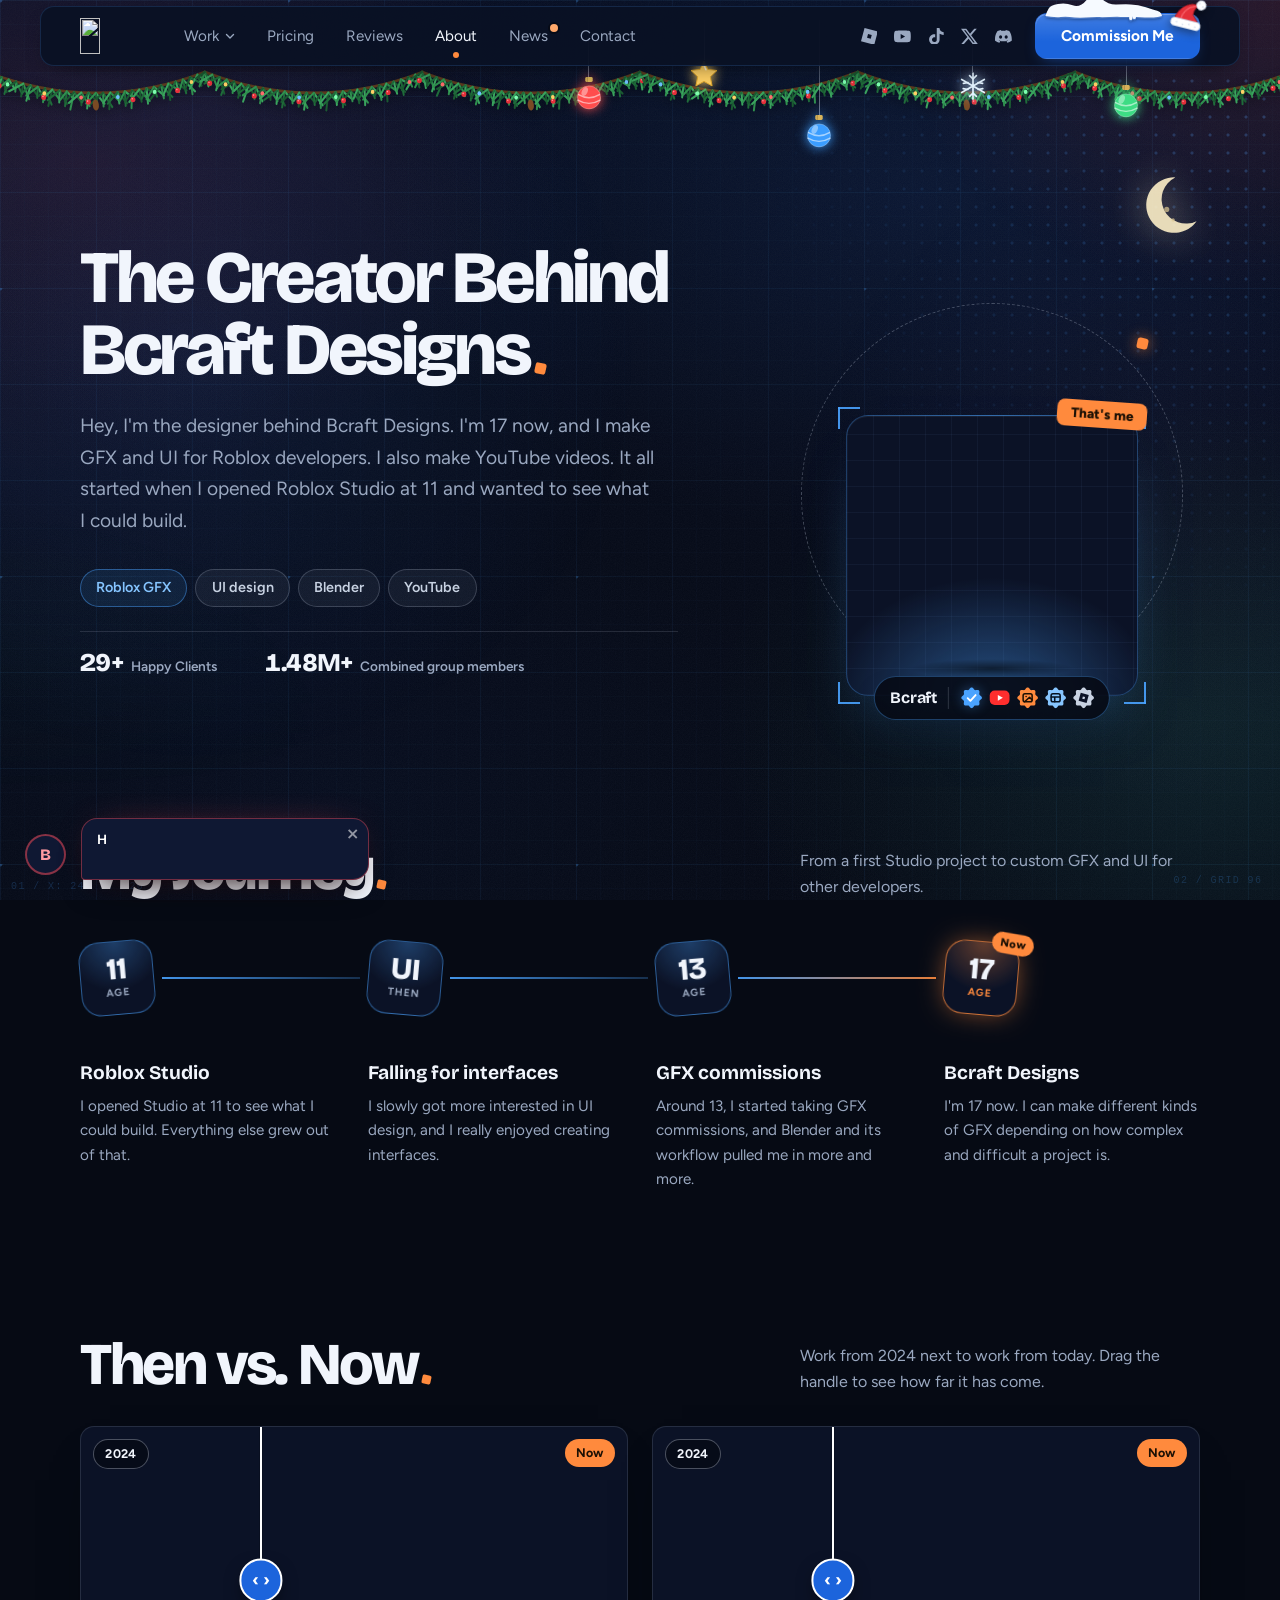
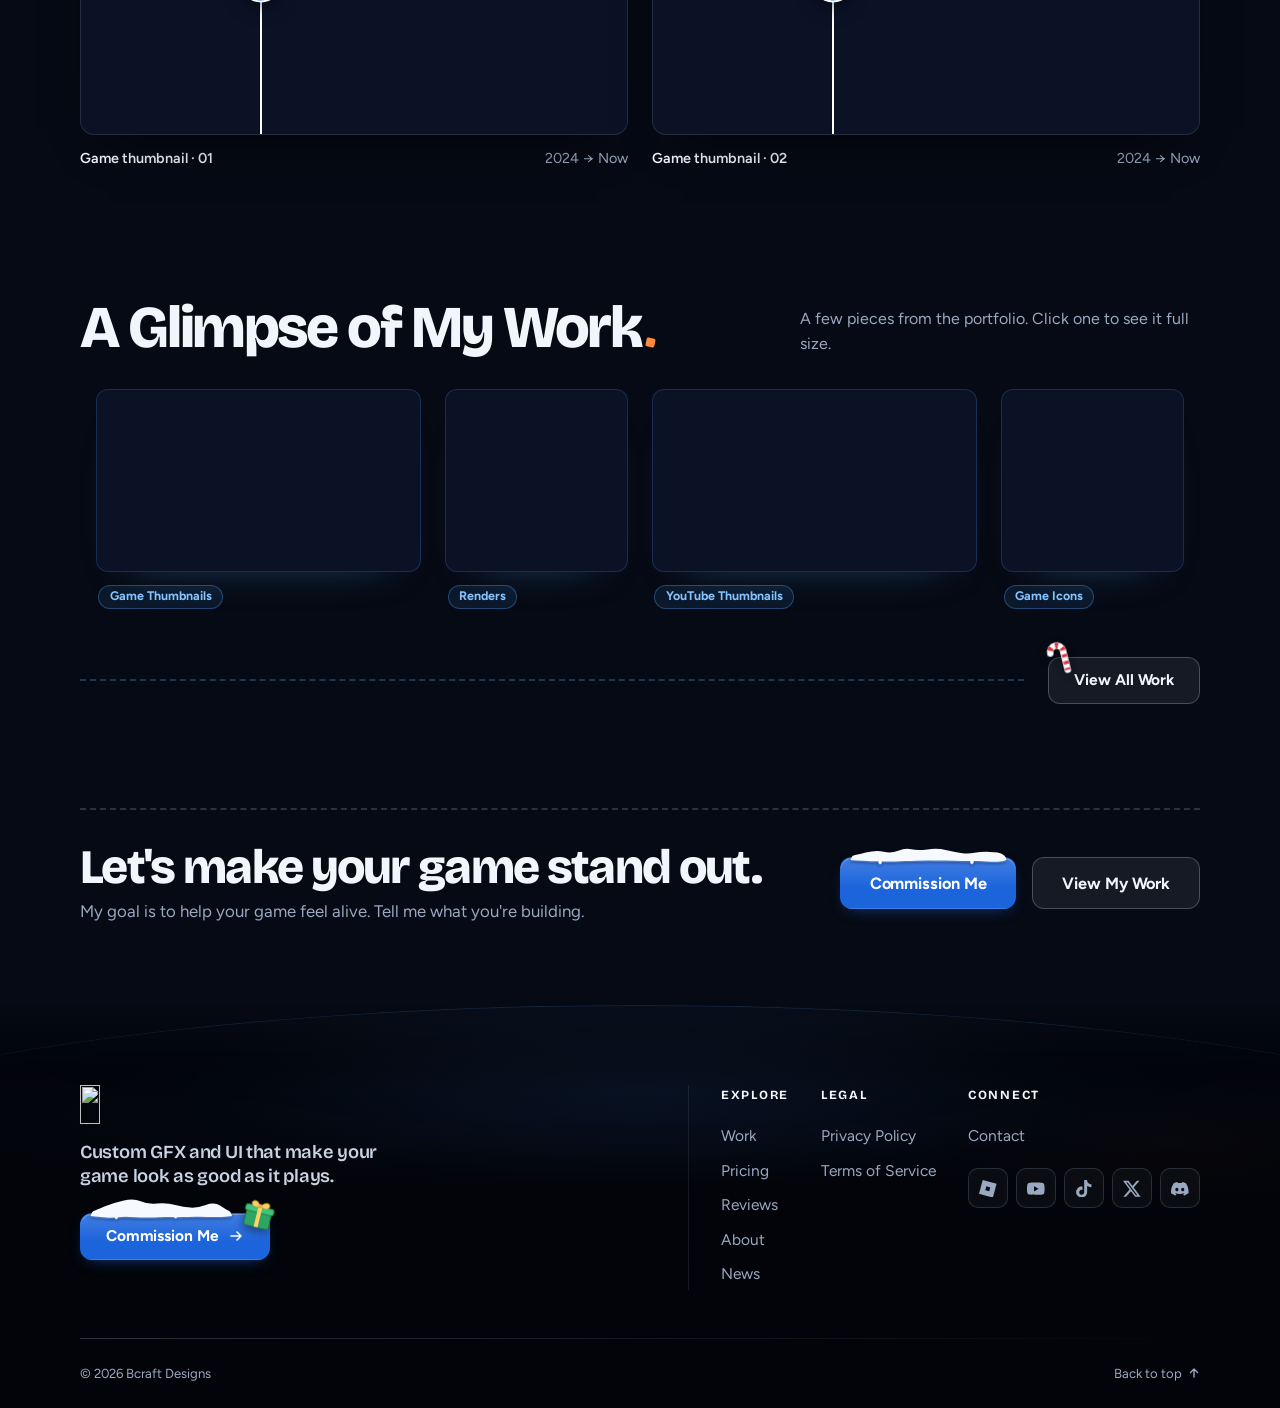
==== about/index.html @ 7fb15630 "favicon" ====
<!DOCTYPE html>
<html lang="en">
<head>
  <link rel="icon" href="/favicon.ico" sizes="any">
<link rel="icon" type="image/png" sizes="48x48" href="/favicon-48x48.png">
<link rel="icon" type="image/png" sizes="96x96" href="/favicon-96x96.png">
<link rel="icon" type="image/png" sizes="32x32" href="/favicon-32x32.png">
<link rel="apple-touch-icon" sizes="180x180" href="/apple-touch-icon.png">
  <meta charset="UTF-8">
  <meta name="viewport" content="width=device-width, initial-scale=1">
  <meta name="theme-color" content="#060a14">
  <title>About | Bcraft Designs</title>
  <meta name="description" content="Meet the designer behind Bcraft Designs: a Roblox UI and GFX designer who started in Roblox Studio at 11 and now makes custom GFX and UI for game developers.">
  <link rel="preconnect" href="https://fonts.googleapis.com">
  <link rel="preconnect" href="https://fonts.gstatic.com" crossorigin>
  <link rel="stylesheet" href="https://fonts.googleapis.com/css2?family=Bricolage+Grotesque:opsz,wght@12..96,500..800&family=Figtree:wght@400;500;600;700&display=swap">
  <link rel="stylesheet" href="/style.css">
  <script src="/script.js" defer></script>
  <script src="/companion.js" defer></script>
</head>
<body>

  <!-- ===== BACKGROUND (decorative, sits behind everything) =====
       The design grid and its details are drawn by style.css (section 3b).
       Only the soft cursor light lives in here. -->
  <div class="site-background" aria-hidden="true">
    <div class="cursor-light" id="cursor-light"></div>
  </div>

  <header class="site-header">
    <div class="container header-inner">
      <a class="site-logo" href="/" aria-label="Bcraft Designs, go to homepage" data-tooltip="Go to homepage">
        <img class="site-logo-image" src="/images/logo.webp" alt="" width="512" height="329">
      </a>

      <button class="menu-toggle" type="button" aria-expanded="false" aria-controls="site-menu" aria-label="Open menu">
        <span class="menu-toggle-bar"></span>
        <span class="menu-toggle-bar"></span>
      </button>

      <div class="site-menu" id="site-menu">
        <nav class="site-nav" aria-label="Main navigation">
          <ul class="nav-list">

            <!-- WORK mega menu (preview images are set in script.js) -->
            <li class="nav-item has-mega">
              <button class="nav-link nav-trigger" type="button" aria-expanded="false" aria-controls="mega-work">
                Work <svg class="nav-chevron" width="10" height="10" viewBox="0 0 10 10" aria-hidden="true" focusable="false"><path d="M1.5 3.5 5 7l3.5-3.5" fill="none" stroke="currentColor" stroke-width="1.4" stroke-linecap="round" stroke-linejoin="round"/></svg>
              </button>
              <div class="mega mega-work" id="mega-work" data-mega="work">
                <div class="mega-inner">
                  <div class="mega-main">
                    <p class="mega-eyebrow">Browse the work</p>
                    <ul class="mega-links">
                  <li>
                    <a class="mega-link" href="/work/#game-thumbnails" data-preview="thumbnails">
                      <span class="mega-link-icon" aria-hidden="true"><svg viewBox="0 0 24 24" width="22" height="22" fill="none" stroke="currentColor" stroke-width="1.7" stroke-linecap="round" stroke-linejoin="round" focusable="false"><rect x="3" y="5" width="18" height="14" rx="3"/><circle cx="9" cy="10" r="1.6"/><path d="m21 16-5-5-8 8"/></svg></span>
                      <span class="mega-link-body">
                        <span class="mega-link-title">Thumbnails</span>
                        <span class="mega-link-text">Game and YouTube thumbnails.</span>
                      </span>
                      <svg class="mega-arrow" width="16" height="16" viewBox="0 0 16 16" aria-hidden="true" focusable="false"><path d="M3 8h10M9 4l4 4-4 4" fill="none" stroke="currentColor" stroke-width="1.4" stroke-linecap="round" stroke-linejoin="round"/></svg>
                    </a>
                  </li>
                  <li>
                    <a class="mega-link" href="/work/#game-icons" data-preview="game-icons">
                      <span class="mega-link-icon" aria-hidden="true"><svg viewBox="0 0 24 24" width="22" height="22" fill="none" stroke="currentColor" stroke-width="1.7" stroke-linecap="round" stroke-linejoin="round" focusable="false"><rect x="4" y="4" width="7" height="7" rx="2"/><rect x="13" y="4" width="7" height="7" rx="2"/><rect x="4" y="13" width="7" height="7" rx="2"/><rect x="13" y="13" width="7" height="7" rx="2"/></svg></span>
                      <span class="mega-link-body">
                        <span class="mega-link-title">Game Icons</span>
                        <span class="mega-link-text">Small squares, big first impressions.</span>
                      </span>
                      <svg class="mega-arrow" width="16" height="16" viewBox="0 0 16 16" aria-hidden="true" focusable="false"><path d="M3 8h10M9 4l4 4-4 4" fill="none" stroke="currentColor" stroke-width="1.4" stroke-linecap="round" stroke-linejoin="round"/></svg>
                    </a>
                  </li>
                  <li>
                    <a class="mega-link" href="/work/#ui" data-preview="ui">
                      <span class="mega-link-icon" aria-hidden="true"><svg viewBox="0 0 24 24" width="22" height="22" fill="none" stroke="currentColor" stroke-width="1.7" stroke-linecap="round" stroke-linejoin="round" focusable="false"><rect x="3" y="4" width="18" height="16" rx="3"/><path d="M3 9h18M9 9v11"/></svg></span>
                      <span class="mega-link-body">
                        <span class="mega-link-title">UI</span>
                        <span class="mega-link-text">Roblox interface and UI design.</span>
                      </span>
                      <svg class="mega-arrow" width="16" height="16" viewBox="0 0 16 16" aria-hidden="true" focusable="false"><path d="M3 8h10M9 4l4 4-4 4" fill="none" stroke="currentColor" stroke-width="1.4" stroke-linecap="round" stroke-linejoin="round"/></svg>
                    </a>
                  </li>
                  <li>
                    <a class="mega-link" href="/work/#more" data-preview="more">
                      <span class="mega-link-icon" aria-hidden="true"><svg viewBox="0 0 24 24" width="22" height="22" fill="none" stroke="currentColor" stroke-width="1.7" stroke-linecap="round" stroke-linejoin="round" focusable="false"><circle cx="6" cy="12" r="1.5" fill="currentColor"/><circle cx="12" cy="12" r="1.5" fill="currentColor"/><circle cx="18" cy="12" r="1.5" fill="currentColor"/></svg></span>
                      <span class="mega-link-body">
                        <span class="mega-link-title">More</span>
                        <span class="mega-link-text">Everything else I make.</span>
                      </span>
                      <svg class="mega-arrow" width="16" height="16" viewBox="0 0 16 16" aria-hidden="true" focusable="false"><path d="M3 8h10M9 4l4 4-4 4" fill="none" stroke="currentColor" stroke-width="1.4" stroke-linecap="round" stroke-linejoin="round"/></svg>
                    </a>
                  </li>
                    </ul>
                    <div class="mega-foot">
                      <a class="mega-all" href="/work/">View all work <svg class="mega-arrow" width="16" height="16" viewBox="0 0 16 16" aria-hidden="true" focusable="false"><path d="M3 8h10M9 4l4 4-4 4" fill="none" stroke="currentColor" stroke-width="1.4" stroke-linecap="round" stroke-linejoin="round"/></svg></a>
                      <a class="mega-aside" href="/pricing/">
                        <span class="mega-aside-text">Need something custom?</span>
                        <span class="mega-aside-link">See pricing</span>
                      </a>
                    </div>
                    <!-- Large banner slot. Image path is set in script.js (MEGA_BANNER_DATA) -->
                    <figure class="mega-banner" aria-hidden="true">
                      <img class="mega-banner-image" src="" alt="">
                    </figure>
                  </div>
                </div>
              </div>
            </li>

            <li class="nav-item"><a class="nav-link" href="/pricing/">Pricing</a></li>
            <li class="nav-item"><a class="nav-link" href="/reviews/">Reviews</a></li>
            <li class="nav-item"><a class="nav-link" href="/about/" aria-current="page">About</a></li>
            <li class="nav-item"><a class="nav-link" href="/news/">News</a></li>
            <li class="nav-item"><a class="nav-link" href="/contact/">Contact</a></li>
          </ul>
        </nav>
        <!-- Social icons. The links are set in script.js (SOCIAL_LINKS), not here. -->
        <ul class="nav-socials" aria-label="Bcraft Designs on social media">
          <li>
            <a class="nav-social" href="#" data-social="robloxCommunity" data-tooltip="Roblox" aria-label="Bcraft Designs on Roblox">
              <svg viewBox="0 0 24 24" aria-hidden="true" focusable="false"><path fill="currentColor" d="M18.926 23.998 0 18.892 5.075 0 24 5.108ZM15.348 10.09l-5.282-1.453-1.414 5.273 5.282 1.453z"/></svg>
            </a>
          </li>
          <li>
            <a class="nav-social" href="#" data-social="youtube" data-tooltip="YouTube" aria-label="Bcraft Designs on YouTube">
              <svg viewBox="0 0 24 24" aria-hidden="true" focusable="false"><path fill="currentColor" d="M23.498 6.186a3.016 3.016 0 0 0-2.122-2.136C19.505 3.545 12 3.545 12 3.545s-7.505 0-9.377.505A3.017 3.017 0 0 0 .502 6.186C0 8.07 0 12 0 12s0 3.93.502 5.814a3.016 3.016 0 0 0 2.122 2.136c1.871.505 9.376.505 9.376.505s7.505 0 9.377-.505a3.015 3.015 0 0 0 2.122-2.136C24 15.93 24 12 24 12s0-3.93-.502-5.814zM9.545 15.568V8.432L15.818 12l-6.273 3.568z"/></svg>
            </a>
          </li>
          <li>
            <a class="nav-social" href="#" data-social="x" data-tooltip="X / Twitter" aria-label="Bcraft Designs on X (Twitter)">
              <svg viewBox="0 0 24 24" aria-hidden="true" focusable="false"><path fill="currentColor" d="M18.901 1.153h3.68l-8.04 9.19L24 22.846h-7.406l-5.8-7.584-6.638 7.584H.474l8.6-9.83L0 1.154h7.594l5.243 6.932ZM17.61 20.644h2.039L6.486 3.24H4.298Z"/></svg>
            </a>
          </li>
          <li>
            <a class="nav-social" href="#" data-social="discord" data-tooltip="Discord" aria-label="Bcraft Designs on Discord">
              <svg viewBox="0 0 24 24" aria-hidden="true" focusable="false"><path fill="currentColor" d="M20.317 4.3698a19.7913 19.7913 0 00-4.8851-1.5152.0741.0741 0 00-.0785.0371c-.211.3753-.4447.8648-.6083 1.2495-1.8447-.2762-3.68-.2762-5.4868 0-.1636-.3933-.4058-.8742-.6177-1.2495a.077.077 0 00-.0785-.037 19.7363 19.7363 0 00-4.8852 1.515.0699.0699 0 00-.0321.0277C.5334 9.0458-.319 13.5799.0992 18.0578a.0824.0824 0 00.0312.0561c2.0528 1.5076 4.0413 2.4228 5.9929 3.0294a.0777.0777 0 00.0842-.0276c.4616-.6304.8731-1.2952 1.226-1.9942a.076.076 0 00-.0416-.1057c-.6528-.2476-1.2743-.5495-1.8722-.8923a.077.077 0 01-.0076-.1277c.1258-.0943.2517-.1923.3718-.2914a.0743.0743 0 01.0776-.0105c3.9278 1.7933 8.18 1.7933 12.0614 0a.0739.0739 0 01.0785.0095c.1202.099.246.1981.3728.2924a.077.077 0 01-.0066.1276 12.2986 12.2986 0 01-1.873.8914.0766.0766 0 00-.0407.1067c.3604.698.7719 1.3628 1.225 1.9932a.076.076 0 00.0842.0286c1.961-.6067 3.9495-1.5219 6.0023-3.0294a.077.077 0 00.0313-.0552c.5004-5.177-.8382-9.6739-3.5485-13.6604a.061.061 0 00-.0312-.0286zM8.02 15.3312c-1.1825 0-2.1569-1.0857-2.1569-2.419 0-1.3332.9555-2.4189 2.157-2.4189 1.2108 0 2.1757 1.0952 2.1568 2.419 0 1.3332-.9555 2.4189-2.1569 2.4189zm7.9748 0c-1.1825 0-2.1569-1.0857-2.1569-2.419 0-1.3332.9554-2.4189 2.1569-2.4189 1.2108 0 2.1757 1.0952 2.1568 2.419 0 1.3332-.946 2.4189-2.1568 2.4189Z"/></svg>
            </a>
          </li>
        </ul>
        <a class="button button-primary" href="/pricing/">Commission Me</a>
      </div>
    </div>
  </header>

  <main id="top">

    <!-- ===== 1. INTRO =====
         MY ROBLOX AVATAR: save it as  images/about-avatar.webp  (a WebP with a
         transparent background looks best; about 1000 x 1250 px, full body,
         standing). -->
    <section class="about-hero" aria-labelledby="page-title">
      <div class="container about-hero-inner">
        <div class="about-hero-copy">
          <h1 id="page-title" class="page-title">The Creator Behind Bcraft Designs</h1>
          <p class="page-text">
            Hey, I'm the designer behind Bcraft Designs. I'm 17 now, and I make GFX and
            UI for Roblox developers. I also make YouTube videos. It all started when I
            opened Roblox Studio at 11 and wanted to see what I could build.
          </p>
          <ul class="about-roles" aria-label="What I do">
            <li>Roblox GFX</li>
            <li>UI design</li>
            <li>Blender</li>
            <li>YouTube</li>
          </ul>
          <!-- Stats strip. Numbers count up when scrolled into view (small script at the bottom of this page).
               data-count-to = final number, data-decimals = digits after the point, data-suffix = text after it.
               data-from-reviews = the number is the amount of reviews in REVIEWS (script.js), so it updates itself. -->
          <ul class="stats-strip" aria-label="Bcraft Designs in numbers">
            <li class="stat">
              <span class="stat-number" data-count-to="29" data-decimals="0" data-suffix="+" data-from-reviews>29+</span>
              <span class="stat-label">Happy Clients</span>
            </li>
            <li class="stat">
              <span class="stat-number" data-count-to="1.48" data-decimals="2" data-suffix="M+">1.48M+</span>
              <span class="stat-label">Combined group members</span>
            </li>
          </ul>
        </div>

        <figure class="about-avatar">
          <!-- One shared seal shape for the round badges -->
          <svg class="about-defs" width="0" height="0" aria-hidden="true" focusable="false"><defs><symbol id="about-seal" viewBox="0 0 24 24"><path d="M23.50 12.00L23.33 12.74L22.86 13.43L22.20 14.03L21.51 14.55L20.95 15.04L20.59 15.56L20.47 16.18L20.53 16.92L20.65 17.78L20.69 18.67L20.54 19.49L20.13 20.13L19.49 20.54L18.67 20.69L17.78 20.65L16.93 20.53L16.18 20.47L15.56 20.59L15.04 20.95L14.55 21.51L14.03 22.20L13.43 22.86L12.74 23.33L12.00 23.50L11.26 23.33L10.57 22.86L9.97 22.20L9.45 21.51L8.96 20.95L8.44 20.59L7.82 20.47L7.08 20.53L6.22 20.65L5.33 20.69L4.51 20.54L3.87 20.13L3.46 19.49L3.31 18.67L3.35 17.78L3.47 16.92L3.53 16.18L3.41 15.56L3.05 15.04L2.49 14.55L1.80 14.03L1.14 13.43L0.67 12.74L0.50 12.00L0.67 11.26L1.14 10.57L1.80 9.97L2.49 9.45L3.05 8.96L3.41 8.44L3.53 7.82L3.47 7.08L3.35 6.22L3.31 5.33L3.46 4.51L3.87 3.87L4.51 3.46L5.33 3.31L6.22 3.35L7.07 3.47L7.82 3.53L8.44 3.41L8.96 3.05L9.45 2.49L9.97 1.80L10.57 1.14L11.26 0.67L12.00 0.50L12.74 0.67L13.43 1.14L14.03 1.80L14.55 2.49L15.04 3.05L15.56 3.41L16.18 3.53L16.93 3.47L17.78 3.35L18.67 3.31L19.49 3.46L20.13 3.87L20.54 4.51L20.69 5.33L20.65 6.22L20.53 7.07L20.47 7.82L20.59 8.44L20.95 8.96L21.51 9.45L22.20 9.97L22.86 10.57L23.33 11.26Z"/></symbol></defs></svg>

          <span class="about-avatar-orbit" aria-hidden="true"></span>
          <div class="about-avatar-panel" aria-hidden="true"></div>
          <span class="hero-sticker">That's me</span>
          <img class="about-avatar-image" data-service-art="/images/about-avatar.webp" alt="My Roblox avatar" width="1000" height="1250">

          <!-- Animated chat bubble: typing dots, then "Hi!" -->
          <div class="about-bubble" aria-hidden="true">
            <span class="about-bubble-dots"><i></i><i></i><i></i></span>
            <span class="about-bubble-hi">Hi!</span>
          </div>

          <!-- Name plate with badges. Same idea as the verified badges in the
               review cards: hover (or tap) a badge to see what it means. -->
          <figcaption class="about-nameplate">
            <span class="about-name">Bcraft</span>
            <span class="about-badges">
              <span class="about-badge about-badge-verified" tabindex="0" role="img" aria-label="Verified" data-tooltip="Verified">
                <svg viewBox="0 0 24 24" aria-hidden="true"><use href="#about-seal" class="about-badge-fill"/><path class="about-badge-glyph" d="m7.6 12.4 3 3 5.8-6.4"/></svg>
              </span>
              <span class="about-badge about-badge-youtube" tabindex="0" role="img" aria-label="YouTuber" data-tooltip="YouTuber">
                <svg viewBox="0 0 24 24" aria-hidden="true"><rect class="about-badge-fill" x="1" y="4" width="22" height="16" rx="5.5"/><path d="M10 8.8v6.4l5.6-3.2z" fill="#fff"/></svg>
              </span>
              <span class="about-badge about-badge-gfx" tabindex="0" role="img" aria-label="Graphics designer" data-tooltip="Graphics designer">
                <svg viewBox="0 0 24 24" aria-hidden="true"><use href="#about-seal" class="about-badge-fill"/><rect class="about-badge-glyph" x="7" y="7.5" width="10" height="9" rx="2"/><path class="about-badge-glyph" d="m17 14.3-2.9-2.9-5.4 5"/><circle cx="10.3" cy="10.6" r=".9" class="about-badge-dot"/></svg>
              </span>
              <span class="about-badge about-badge-ui" tabindex="0" role="img" aria-label="UI designer" data-tooltip="UI designer">
                <svg viewBox="0 0 24 24" aria-hidden="true"><use href="#about-seal" class="about-badge-fill"/><rect class="about-badge-glyph" x="7" y="7.5" width="10" height="9" rx="2"/><path class="about-badge-glyph" d="M7 11h10M11 11v5.5"/></svg>
              </span>
              <span class="about-badge about-badge-roblox" tabindex="0" role="img" aria-label="Roblox dev" data-tooltip="Roblox dev">
                <svg viewBox="0 0 24 24" aria-hidden="true"><use href="#about-seal" class="about-badge-fill"/><g transform="translate(6.4 6.4) scale(.47)"><path class="about-badge-dot" d="M18.926 23.998 0 18.892 5.075 0 24 5.108ZM15.348 10.09l-5.282-1.453-1.414 5.273 5.282 1.453z"/></g></svg>
              </span>
            </span>
          </figcaption>
        </figure>
      </div>
    </section>

    <!-- ===== 2. MY JOURNEY ===== -->
    <section class="section about-journey" aria-labelledby="journey-title">
      <div class="container">
        <div class="section-head" data-reveal>
          <h2 id="journey-title" class="section-title">My Journey</h2>
          <p class="about-section-lead">From a first Studio project to custom GFX and UI for other developers.</p>
        </div>

        <ol class="journey" data-reveal>
          <li class="journey-step">
            <span class="journey-node"><span class="journey-mark" aria-hidden="true">11</span><span class="journey-kicker">Age</span></span>
            <h3 class="journey-title">Roblox Studio</h3>
            <p class="journey-text">I opened Studio at 11 to see what I could build. Everything else grew out of that.</p>
          </li>
          <li class="journey-step">
            <span class="journey-node"><span class="journey-mark" aria-hidden="true">UI</span><span class="journey-kicker">Then</span></span>
            <h3 class="journey-title">Falling for interfaces</h3>
            <p class="journey-text">I slowly got more interested in UI design, and I really enjoyed creating interfaces.</p>
          </li>
          <li class="journey-step">
            <span class="journey-node"><span class="journey-mark" aria-hidden="true">13</span><span class="journey-kicker">Age</span></span>
            <h3 class="journey-title">GFX commissions</h3>
            <p class="journey-text">Around 13, I started taking GFX commissions, and Blender and its workflow pulled me in more and more.</p>
          </li>
          <li class="journey-step journey-step-now">
            <span class="journey-node"><span class="journey-mark" aria-hidden="true">17</span><span class="journey-kicker">Age</span></span>
            <h3 class="journey-title">Bcraft Designs</h3>
            <p class="journey-text">I'm 17 now. I can make different kinds of GFX depending on how complex and difficult a project is.</p>
          </li>
        </ol>
      </div>
    </section>

    <!-- ===== 2b. THEN VS. NOW =====
         Two drag-to-compare sliders. Left of the handle = 2024, right = Now.
         Save the artwork (16:9, 1920 x 1080 each, WebP) as:
           images/progress-2024-thumbnail-01.webp   images/progress-now-thumbnail-01.webp
           images/progress-2024-thumbnail-02.webp   images/progress-now-thumbnail-02.webp
         For the best comparison, use the same kind of piece in both images. -->
    <section class="section about-progress" id="progress" aria-labelledby="progress-title">
      <div class="container">
        <div class="section-head" data-reveal>
          <h2 id="progress-title" class="section-title">Then vs. Now</h2>
          <p class="about-section-lead">Work from 2024 next to work from today. Drag the handle to see how far it has come.</p>
        </div>

        <div class="progress-grid" data-reveal>
          <figure class="progress" data-compare>
            <div class="progress-frame">
              <div class="progress-pane progress-pane--now">
                <img class="progress-img" data-service-art="/images/progress-now-thumbnail-01.webp" alt="Game thumbnail from today" width="1920" height="1080">
              </div>
              <div class="progress-pane progress-pane--then">
                <img class="progress-img" data-service-art="/images/progress-2024-thumbnail-01.webp" alt="Game thumbnail from 2024" width="1920" height="1080">
              </div>
              <span class="progress-chip progress-chip--then" aria-hidden="true">2024</span>
              <span class="progress-chip progress-chip--now" aria-hidden="true">Now</span>
              <span class="progress-handle" aria-hidden="true"></span>
              <input class="progress-range" type="range" min="0" max="100" value="50" aria-label="Game thumbnail 1: slide between 2024 and now">
            </div>
            <figcaption class="progress-caption"><span class="progress-caption-title">Game thumbnail &middot; 01</span><span>2024 &rarr; Now</span></figcaption>
          </figure>

          <figure class="progress" data-compare>
            <div class="progress-frame">
              <div class="progress-pane progress-pane--now">
                <img class="progress-img" data-service-art="/images/progress-now-thumbnail-02.webp" alt="Second game thumbnail from today" width="1920" height="1080">
              </div>
              <div class="progress-pane progress-pane--then">
                <img class="progress-img" data-service-art="/images/progress-2024-thumbnail-02.webp" alt="Second game thumbnail from 2024" width="1920" height="1080">
              </div>
              <span class="progress-chip progress-chip--then" aria-hidden="true">2024</span>
              <span class="progress-chip progress-chip--now" aria-hidden="true">Now</span>
              <span class="progress-handle" aria-hidden="true"></span>
              <input class="progress-range" type="range" min="0" max="100" value="50" aria-label="Game thumbnail 2: slide between 2024 and now">
            </div>
            <figcaption class="progress-caption"><span class="progress-caption-title">Game thumbnail &middot; 02</span><span>2024 &rarr; Now</span></figcaption>
          </figure>
        </div>
      </div>
    </section>

    <!-- ===== 3. A GLIMPSE OF MY WORK =====
         The cards are built by script.js from WORK_ITEMS, using the ids listed
         in data-glimpse-grid. They come in pairs, one wide piece next to one
         square piece (1 Game Thumbnails + 6 Renders, 2 YouTube Thumbnail +
         4 Game Icons), so each row lines up. They use the same artwork files
         as work.html and open in the same full-size viewer. To show other
         pieces, change the ids but keep the wide / square pairs. -->
    <section class="section about-glimpse" aria-labelledby="glimpse-title">
      <div class="container">
        <div class="section-head" data-reveal>
          <h2 id="glimpse-title" class="section-title">A Glimpse of My Work</h2>
          <p class="about-section-lead">A few pieces from the portfolio. Click one to see it full size.</p>
        </div>

        <div class="glimpse-grid" data-glimpse-grid="1,6,2,4"></div>
        <noscript><p class="portfolio-empty">The gallery needs JavaScript to display.</p></noscript>

        <div class="work-footer" data-reveal>
          <span class="work-footer-rule" aria-hidden="true"></span>
          <a class="button button-secondary" href="/work/">View All Work</a>
        </div>
      </div>
    </section>

    <!-- ===== 4. CLOSING CALL TO ACTION ===== -->
    <section class="page-cta" aria-labelledby="cta-title">
      <div class="container">
        <div class="cta-panel" data-reveal>
          <div>
            <h2 id="cta-title" class="cta-title">Let's make your game stand out.</h2>
            <p class="cta-text">My goal is to help your game feel alive. Tell me what you're building.</p>
          </div>
          <div class="about-cta-actions">
            <a class="button button-primary button-lg" href="/pricing/">Commission Me</a>
            <a class="button button-secondary button-lg" href="/work/">View My Work</a>
          </div>
        </div>
      </div>
    </section>

  </main>

  <!-- ===== FOOTER =====
       Keep this block identical on every page. Social links are filled in
       by script.js (SOCIAL_LINKS) through the data-social attributes. -->
  <footer class="site-footer">
    <span class="footer-glow" aria-hidden="true"></span>
    <span class="footer-curve" aria-hidden="true"></span>
    <div class="container footer-inner">
      <div class="footer-top">
        <div class="footer-intro">
          <a class="footer-brand" href="#top" aria-label="Bcraft Designs, back to top">
            <img class="footer-logo" src="/images/logo.webp" alt="" width="512" height="329">
          </a>
          <p class="footer-tagline">Custom GFX and UI that make your game look as good as it plays.</p>
          <a class="button button-primary footer-cta" href="/pricing/">
            Commission Me
            <svg width="16" height="16" viewBox="0 0 16 16" aria-hidden="true" focusable="false"><path d="M3 8h10M9 4l4 4-4 4" fill="none" stroke="currentColor" stroke-width="1.6" stroke-linecap="round" stroke-linejoin="round"/></svg>
          </a>
        </div>

        <nav class="footer-nav" aria-label="Footer navigation">
          <div class="footer-group">
            <h2 class="footer-heading">Explore</h2>
            <ul>
              <li><a href="/work/">Work</a></li>
              <li><a href="/pricing/">Pricing</a></li>
              <li><a href="/reviews/">Reviews</a></li>
              <li><a href="/about/">About</a></li>
              <li><a href="/news/">News</a></li>
            </ul>
          </div>
          <div class="footer-group footer-group-legal">
            <h2 class="footer-heading">Legal</h2>
            <ul>
              <li><a href="/privacy/">Privacy Policy</a></li>
              <li><a href="/tos/">Terms of Service</a></li>
            </ul>
          </div>
          <div class="footer-group">
            <h2 class="footer-heading">Connect</h2>
            <ul>
              <li><a href="/contact/">Contact</a></li>
            </ul>
            <ul class="footer-socials" aria-label="Bcraft Designs on social media">
            <li>
              <a class="footer-social" href="#" data-social="robloxCommunity" aria-label="Bcraft Designs on Roblox" title="Roblox">
                <svg viewBox="0 0 24 24" aria-hidden="true" focusable="false"><path fill="currentColor" d="M18.926 23.998 0 18.892 5.075 0 24 5.108ZM15.348 10.09l-5.282-1.453-1.414 5.273 5.282 1.453z"/></svg>
              </a>
            </li>
            <li>
              <a class="footer-social" href="#" data-social="youtube" aria-label="Bcraft Designs on YouTube" title="YouTube">
                <svg viewBox="0 0 24 24" aria-hidden="true" focusable="false"><path fill="currentColor" d="M23.498 6.186a3.016 3.016 0 0 0-2.122-2.136C19.505 3.545 12 3.545 12 3.545s-7.505 0-9.377.505A3.017 3.017 0 0 0 .502 6.186C0 8.07 0 12 0 12s0 3.93.502 5.814a3.016 3.016 0 0 0 2.122 2.136c1.871.505 9.376.505 9.376.505s7.505 0 9.377-.505a3.015 3.015 0 0 0 2.122-2.136C24 15.93 24 12 24 12s0-3.93-.502-5.814zM9.545 15.568V8.432L15.818 12l-6.273 3.568z"/></svg>
              </a>
            </li>
            <li>
              <a class="footer-social" href="#" data-social="x" aria-label="Bcraft Designs on X (Twitter)" title="X / Twitter">
                <svg viewBox="0 0 24 24" aria-hidden="true" focusable="false"><path fill="currentColor" d="M18.901 1.153h3.68l-8.04 9.19L24 22.846h-7.406l-5.8-7.584-6.638 7.584H.474l8.6-9.83L0 1.154h7.594l5.243 6.932ZM17.61 20.644h2.039L6.486 3.24H4.298Z"/></svg>
              </a>
            </li>
            <li>
              <a class="footer-social" href="#" data-social="discord" aria-label="Bcraft Designs on Discord" title="Discord">
                <svg viewBox="0 0 24 24" aria-hidden="true" focusable="false"><path fill="currentColor" d="M20.317 4.3698a19.7913 19.7913 0 00-4.8851-1.5152.0741.0741 0 00-.0785.0371c-.211.3753-.4447.8648-.6083 1.2495-1.8447-.2762-3.68-.2762-5.4868 0-.1636-.3933-.4058-.8742-.6177-1.2495a.077.077 0 00-.0785-.037 19.7363 19.7363 0 00-4.8852 1.515.0699.0699 0 00-.0321.0277C.5334 9.0458-.319 13.5799.0992 18.0578a.0824.0824 0 00.0312.0561c2.0528 1.5076 4.0413 2.4228 5.9929 3.0294a.0777.0777 0 00.0842-.0276c.4616-.6304.8731-1.2952 1.226-1.9942a.076.076 0 00-.0416-.1057c-.6528-.2476-1.2743-.5495-1.8722-.8923a.077.077 0 01-.0076-.1277c.1258-.0943.2517-.1923.3718-.2914a.0743.0743 0 01.0776-.0105c3.9278 1.7933 8.18 1.7933 12.0614 0a.0739.0739 0 01.0785.0095c.1202.099.246.1981.3728.2924a.077.077 0 01-.0066.1276 12.2986 12.2986 0 01-1.873.8914.0766.0766 0 00-.0407.1067c.3604.698.7719 1.3628 1.225 1.9932a.076.076 0 00.0842.0286c1.961-.6067 3.9495-1.5219 6.0023-3.0294a.077.077 0 00.0313-.0552c.5004-5.177-.8382-9.6739-3.5485-13.6604a.061.061 0 00-.0312-.0286zM8.02 15.3312c-1.1825 0-2.1569-1.0857-2.1569-2.419 0-1.3332.9555-2.4189 2.157-2.4189 1.2108 0 2.1757 1.0952 2.1568 2.419 0 1.3332-.9555 2.4189-2.1569 2.4189zm7.9748 0c-1.1825 0-2.1569-1.0857-2.1569-2.419 0-1.3332.9554-2.4189 2.1569-2.4189 1.2108 0 2.1757 1.0952 2.1568 2.419 0 1.3332-.946 2.4189-2.1568 2.4189Z"/></svg>
              </a>
            </li>
            </ul>
          </div>
        </nav>
      </div>

      <div class="footer-bottom">
        <p class="footer-copy">&copy; <span data-year>2024</span> Bcraft Designs</p>
        <a class="footer-top-link" href="#top">Back to top <svg width="12" height="12" viewBox="0 0 12 12" aria-hidden="true" focusable="false"><path d="M6 10V2M2.5 5.5 6 2l3.5 3.5" fill="none" stroke="currentColor" stroke-width="1.4" stroke-linecap="round" stroke-linejoin="round"/></svg></a>
      </div>
    </div>
  </footer>
  <script>
    /* Stats strip: count up once when it scrolls into view.
       Runs after script.js (deferred), so "Happy Clients" can use the real review count. */
    document.addEventListener('DOMContentLoaded', function () {
      var nums = document.querySelectorAll('[data-count-to]');
      if (!nums.length) return;
      if (typeof REVIEWS !== 'undefined' && REVIEWS.length) {
        document.querySelectorAll('[data-from-reviews]').forEach(function (el) {
          el.dataset.countTo = REVIEWS.length;
          el.textContent = REVIEWS.length + (el.dataset.suffix || '');
        });
      }
      var reduce = window.matchMedia('(prefers-reduced-motion: reduce)').matches;
      function fmt(el, v) {
        el.textContent = v.toFixed(+el.dataset.decimals || 0) + (el.dataset.suffix || '');
      }
      function run(el) {
        var end = parseFloat(el.dataset.countTo), start = null, dur = 1600;
        function tick(t) {
          if (start === null) start = t;
          var p = Math.min((t - start) / dur, 1);
          fmt(el, end * (1 - Math.pow(1 - p, 3)));
          if (p < 1) requestAnimationFrame(tick);
        }
        requestAnimationFrame(tick);
      }
      if (reduce || !('IntersectionObserver' in window)) return;
      nums.forEach(function (el) { fmt(el, 0); });
      var io = new IntersectionObserver(function (entries) {
        entries.forEach(function (e) {
          if (e.isIntersecting) { run(e.target); io.unobserve(e.target); }
        });
      }, { threshold: 0.6 });
      nums.forEach(function (el) { io.observe(el); });
    });
  </script>
</body>
</html>
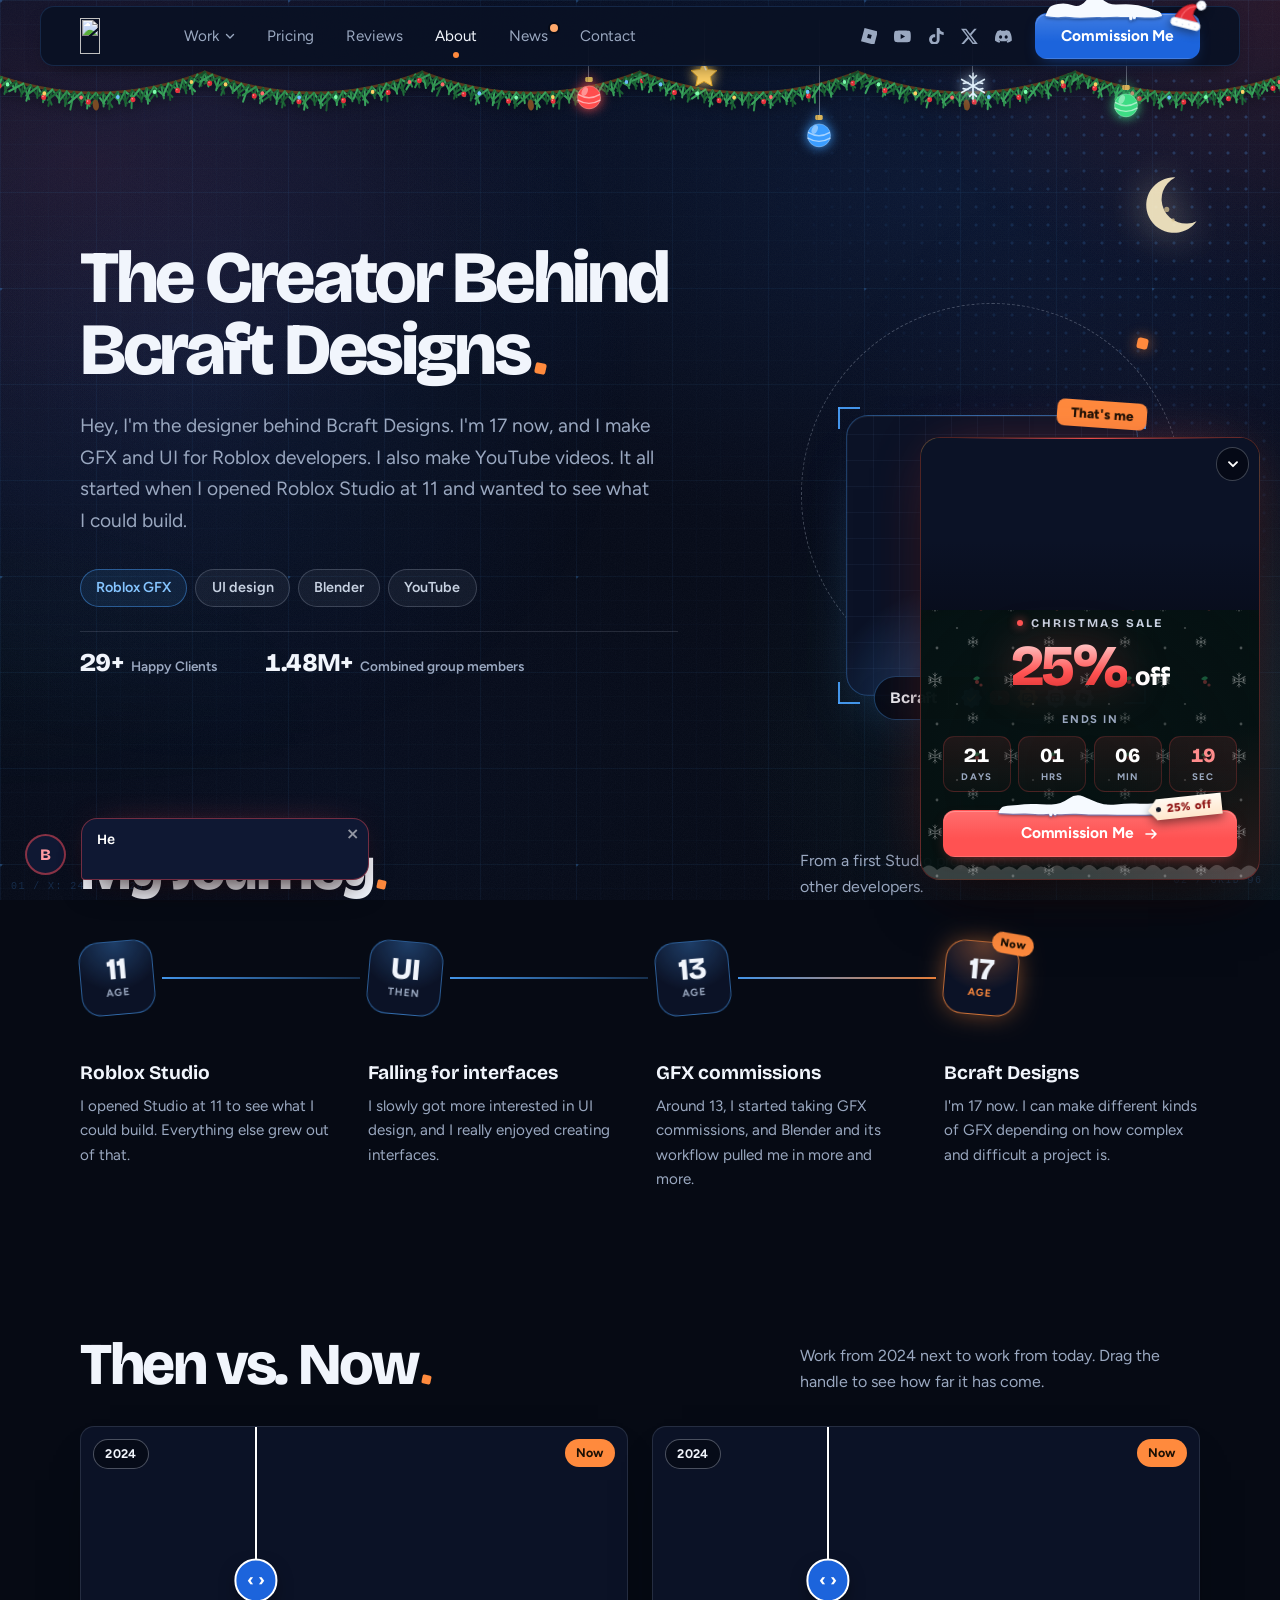
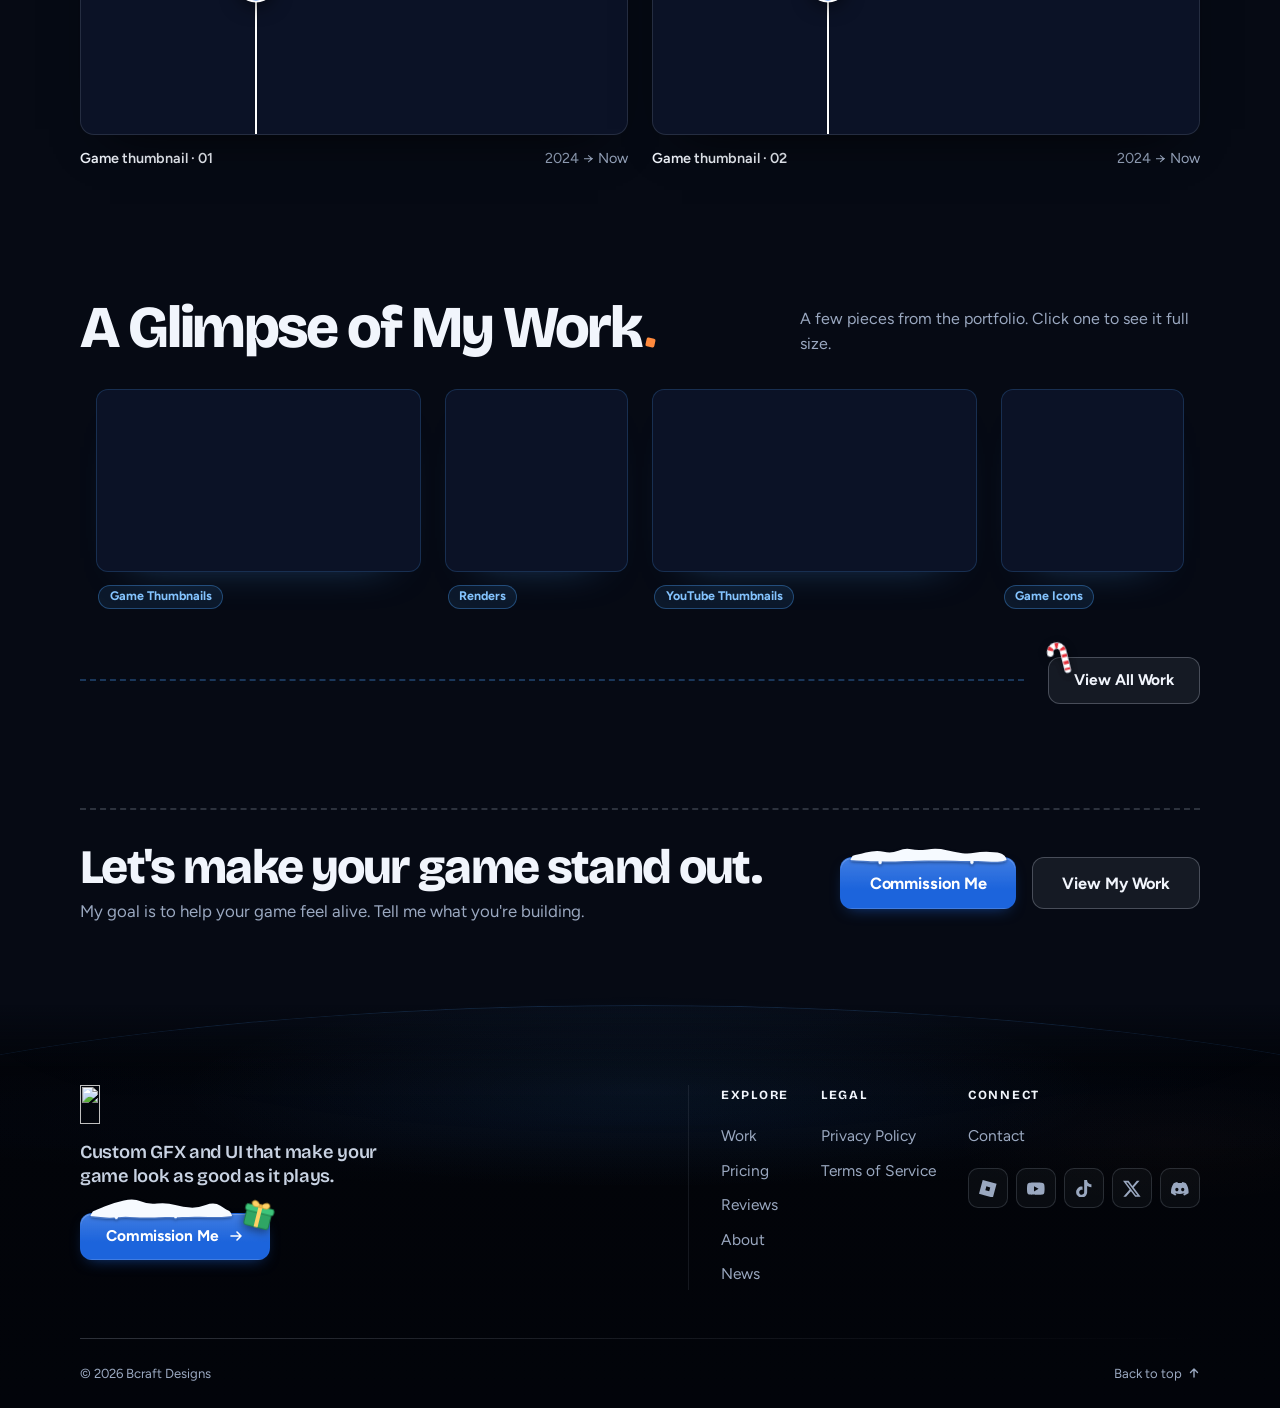
==== commit ec27a14d: "pricing upd" ====
--- a/about/index.html
+++ b/about/index.html
@@ -42,7 +42,7 @@
         <nav class="site-nav" aria-label="Main navigation">
           <ul class="nav-list">
 
-            <!-- WORK mega menu (preview images are set in script.js) -->
+            <!-- WORK mega menu (the banner pictures that follow the hovered link are set in script.js) -->
             <li class="nav-item has-mega">
               <button class="nav-link nav-trigger" type="button" aria-expanded="false" aria-controls="mega-work">
                 Work <svg class="nav-chevron" width="10" height="10" viewBox="0 0 10 10" aria-hidden="true" focusable="false"><path d="M1.5 3.5 5 7l3.5-3.5" fill="none" stroke="currentColor" stroke-width="1.4" stroke-linecap="round" stroke-linejoin="round"/></svg>
@@ -53,52 +53,55 @@
                     <p class="mega-eyebrow">Browse the work</p>
                     <ul class="mega-links">
                   <li>
-                    <a class="mega-link" href="/work/#game-thumbnails" data-preview="thumbnails">
-                      <span class="mega-link-icon" aria-hidden="true"><svg viewBox="0 0 24 24" width="22" height="22" fill="none" stroke="currentColor" stroke-width="1.7" stroke-linecap="round" stroke-linejoin="round" focusable="false"><rect x="3" y="5" width="18" height="14" rx="3"/><circle cx="9" cy="10" r="1.6"/><path d="m21 16-5-5-8 8"/></svg></span>
+                    <a class="mega-link" href="/work/#all" data-preview="all-graphics">
+                      <span class="mega-link-icon" aria-hidden="true"><svg viewBox="0 0 24 24" width="22" height="22" fill="none" stroke="currentColor" stroke-width="1.7" stroke-linecap="round" stroke-linejoin="round" focusable="false"><path d="m12 3 9 5-9 5-9-5 9-5z"/><path d="m3 12.5 9 5 9-5"/><path d="m3 17 9 5 9-5"/></svg></span>
                       <span class="mega-link-body">
-                        <span class="mega-link-title">Thumbnails</span>
-                        <span class="mega-link-text">Game and YouTube thumbnails.</span>
+                        <span class="mega-link-title">All Graphics</span>
+                        <span class="mega-link-text">Every piece, all in one place.</span>
                       </span>
                       <svg class="mega-arrow" width="16" height="16" viewBox="0 0 16 16" aria-hidden="true" focusable="false"><path d="M3 8h10M9 4l4 4-4 4" fill="none" stroke="currentColor" stroke-width="1.4" stroke-linecap="round" stroke-linejoin="round"/></svg>
                     </a>
                   </li>
                   <li>
-                    <a class="mega-link" href="/work/#game-icons" data-preview="game-icons">
-                      <span class="mega-link-icon" aria-hidden="true"><svg viewBox="0 0 24 24" width="22" height="22" fill="none" stroke="currentColor" stroke-width="1.7" stroke-linecap="round" stroke-linejoin="round" focusable="false"><rect x="4" y="4" width="7" height="7" rx="2"/><rect x="13" y="4" width="7" height="7" rx="2"/><rect x="4" y="13" width="7" height="7" rx="2"/><rect x="13" y="13" width="7" height="7" rx="2"/></svg></span>
+                    <a class="mega-link" href="/work/#game-thumbnails" data-preview="game-thumbnails">
+                      <span class="mega-link-icon" aria-hidden="true"><svg viewBox="0 0 24 24" width="22" height="22" fill="none" stroke="currentColor" stroke-width="1.7" stroke-linecap="round" stroke-linejoin="round" focusable="false"><rect x="2.5" y="7" width="19" height="11" rx="5.5"/><path d="M7.5 10.5v4M5.5 12.5h4"/><circle cx="15.5" cy="11.5" r="0.9" fill="currentColor"/><circle cx="18" cy="13.5" r="0.9" fill="currentColor"/></svg></span>
                       <span class="mega-link-body">
-                        <span class="mega-link-title">Game Icons</span>
-                        <span class="mega-link-text">Small squares, big first impressions.</span>
+                        <span class="mega-link-title">Game Thumbnails</span>
+                        <span class="mega-link-text">Art that makes players press play.</span>
                       </span>
                       <svg class="mega-arrow" width="16" height="16" viewBox="0 0 16 16" aria-hidden="true" focusable="false"><path d="M3 8h10M9 4l4 4-4 4" fill="none" stroke="currentColor" stroke-width="1.4" stroke-linecap="round" stroke-linejoin="round"/></svg>
                     </a>
                   </li>
                   <li>
-                    <a class="mega-link" href="/work/#ui" data-preview="ui">
-                      <span class="mega-link-icon" aria-hidden="true"><svg viewBox="0 0 24 24" width="22" height="22" fill="none" stroke="currentColor" stroke-width="1.7" stroke-linecap="round" stroke-linejoin="round" focusable="false"><rect x="3" y="4" width="18" height="16" rx="3"/><path d="M3 9h18M9 9v11"/></svg></span>
+                    <a class="mega-link" href="/work/#youtube-thumbnails" data-preview="youtube-thumbnails">
+                      <span class="mega-link-icon" aria-hidden="true"><svg viewBox="0 0 24 24" width="22" height="22" fill="none" stroke="currentColor" stroke-width="1.7" stroke-linecap="round" stroke-linejoin="round" focusable="false"><rect x="2.5" y="5.5" width="19" height="13" rx="4"/><path d="m10 9.2 5 2.8-5 2.8z"/></svg></span>
                       <span class="mega-link-body">
-                        <span class="mega-link-title">UI</span>
-                        <span class="mega-link-text">Roblox interface and UI design.</span>
+                        <span class="mega-link-title">YouTube Thumbnails</span>
+                        <span class="mega-link-text">Covers that earn the click.</span>
                       </span>
                       <svg class="mega-arrow" width="16" height="16" viewBox="0 0 16 16" aria-hidden="true" focusable="false"><path d="M3 8h10M9 4l4 4-4 4" fill="none" stroke="currentColor" stroke-width="1.4" stroke-linecap="round" stroke-linejoin="round"/></svg>
                     </a>
                   </li>
                   <li>
-                    <a class="mega-link" href="/work/#more" data-preview="more">
-                      <span class="mega-link-icon" aria-hidden="true"><svg viewBox="0 0 24 24" width="22" height="22" fill="none" stroke="currentColor" stroke-width="1.7" stroke-linecap="round" stroke-linejoin="round" focusable="false"><circle cx="6" cy="12" r="1.5" fill="currentColor"/><circle cx="12" cy="12" r="1.5" fill="currentColor"/><circle cx="18" cy="12" r="1.5" fill="currentColor"/></svg></span>
+                    <a class="mega-link" href="/work/#profile-pictures" data-preview="profile-pictures">
+                      <span class="mega-link-icon" aria-hidden="true"><svg viewBox="0 0 24 24" width="22" height="22" fill="none" stroke="currentColor" stroke-width="1.7" stroke-linecap="round" stroke-linejoin="round" focusable="false"><rect x="3" y="3" width="18" height="18" rx="5"/><circle cx="12" cy="10" r="3"/><path d="M6.8 18.5c1.2-2.6 3.1-3.8 5.2-3.8s4 1.2 5.2 3.8"/></svg></span>
                       <span class="mega-link-body">
-                        <span class="mega-link-title">More</span>
-                        <span class="mega-link-text">Everything else I make.</span>
+                        <span class="mega-link-title">Profile Pictures</span>
+                        <span class="mega-link-text">Avatars with real personality.</span>
                       </span>
                       <svg class="mega-arrow" width="16" height="16" viewBox="0 0 16 16" aria-hidden="true" focusable="false"><path d="M3 8h10M9 4l4 4-4 4" fill="none" stroke="currentColor" stroke-width="1.4" stroke-linecap="round" stroke-linejoin="round"/></svg>
                     </a>
                   </li>
                     </ul>
-                    <div class="mega-foot">
-                      <a class="mega-all" href="/work/">View all work <svg class="mega-arrow" width="16" height="16" viewBox="0 0 16 16" aria-hidden="true" focusable="false"><path d="M3 8h10M9 4l4 4-4 4" fill="none" stroke="currentColor" stroke-width="1.4" stroke-linecap="round" stroke-linejoin="round"/></svg></a>
-                      <a class="mega-aside" href="/pricing/">
-                        <span class="mega-aside-text">Need something custom?</span>
-                        <span class="mega-aside-link">See pricing</span>
-                      </a>
+                    <!-- Bottom strip: status + Commission Me button. Status and wording are set in script.js (MEGA_STRIP) -->
+                    <div class="mega-foot mega-strip" data-mega-strip data-status="open">
+                      <p class="mega-strip-status">
+                        <span class="mega-strip-dot" aria-hidden="true"></span>
+                        <span class="mega-strip-text">Open for commissions</span>
+                        <span class="mega-strip-sep" aria-hidden="true">&middot;</span>
+                        <span class="mega-strip-meta">1&ndash;3 day delivery</span>
+                      </p>
+                      <a class="mega-all mega-strip-button" href="/pricing/">Commission Me <svg class="mega-arrow" width="16" height="16" viewBox="0 0 16 16" aria-hidden="true" focusable="false"><path d="M3 8h10M9 4l4 4-4 4" fill="none" stroke="currentColor" stroke-width="1.4" stroke-linecap="round" stroke-linejoin="round"/></svg></a>
                     </div>
                     <!-- Large banner slot. Image path is set in script.js (MEGA_BANNER_DATA) -->
                     <figure class="mega-banner" aria-hidden="true">
--- a/style.css
+++ b/style.css
@@ -774,10 +774,11 @@
   padding-top: 8px; /* invisible bridge so the menu does not close by accident */
   visibility: hidden;
   opacity: 0;
-  transform: translateY(-8px) scale(0.985);
+  transform: translateY(-10px) scale(0.97);
   transform-origin: 0 0; /* script.js moves this to the trigger */
   pointer-events: none;
-  transition: opacity 0.15s ease, transform 0.15s ease, visibility 0s linear 0.15s;
+  /* closing: quick, so the menu never lingers */
+  transition: opacity 0.12s ease, transform 0.12s ease, visibility 0s linear 0.12s;
 }
 
 .mega-services {
@@ -798,7 +799,8 @@
   opacity: 1;
   transform: none;
   pointer-events: auto;
-  transition-delay: 0s;
+  /* opening: grows out of the nav item and settles softly (no bounce) */
+  transition: opacity 0.16s ease, transform 0.3s cubic-bezier(0.22, 1, 0.36, 1), visibility 0s linear 0s;
 }
 
 .mega-inner {
@@ -807,9 +809,7 @@
   grid-template-columns: 1.2fr 0.8fr;
   gap: var(--space-3);
   padding: var(--space-3);
-  background-color: rgba(8, 14, 30, 0.93);
-  -webkit-backdrop-filter: blur(18px);
-  backdrop-filter: blur(18px);
+  background-color: rgba(8, 14, 30, 0.95);   /* no blur behind it (it made opening laggy), so a touch more solid */
   border: 1px solid rgba(110, 170, 255, 0.16);
   border-radius: var(--radius-mega);
   box-shadow: 0 30px 70px -20px rgba(0, 0, 0, 0.85), 0 0 70px -35px var(--color-accent-glow);
@@ -959,42 +959,6 @@
 
 .mega-banner-image.is-loaded {
   opacity: 1;
-}
-
-/* Banner artwork for the hovered link: two spare layers (added by script.js) crossfade over the
-   normal banner, with a slight zoom-out as each picture settles. They sit below the seasonal
-   cobweb (.season-web, z-index 2), so that decoration stays visible on top of the pictures. */
-.mega-banner-swap {
-  transform: scale(1.04);
-  transition: opacity 0.38s ease, transform 0.7s ease;
-}
-
-.mega-banner-swap.is-visible {
-  opacity: 1;
-  transform: scale(1);
-}
-
-/* The link whose artwork is on the banner: a clear "this one" state (blue edge, bright title,
-   icon and arrow), so the link and the picture read as a pair. */
-.mega-work .mega-link.is-showing {
-  border-color: rgba(var(--rgb-blue), 0.38);
-  background-color: rgba(var(--rgb-blue), 0.1);
-  box-shadow: inset 3px 0 0 var(--color-accent-bright);
-}
-
-.mega-work .mega-link.is-showing .mega-link-title {
-  color: var(--color-accent-bright);
-}
-
-.mega-work .mega-link.is-showing .mega-link-icon {
-  color: var(--color-accent-bright);
-  opacity: 1;
-}
-
-.mega-work .mega-link.is-showing .mega-arrow {
-  color: var(--color-accent-bright);
-  opacity: 0.95;
-  transform: rotate(-45deg);
 }
 
 /* ----- Artwork preview (right side of the mega menu) ----- */
@@ -6619,9 +6583,6 @@
     transition: opacity 0.35s ease, transform 0.6s cubic-bezier(0.22, 0.61, 0.36, 1);
   }
 
-  .mega-work .mega-banner:hover .mega-banner-image {
-    transform: scale(1.04);
-  }
 }
 
 /* Phone menu: the heading and decor are skipped, the banner stays */
@@ -6639,10 +6600,6 @@
 @media (prefers-reduced-motion: reduce) {
   .mega-work .mega-banner-image {
     transition: opacity 0.15s ease;
-  }
-
-  .mega-work .mega-banner:hover .mega-banner-image {
-    transform: none;
   }
 
   .mega-work .mega-link:hover .mega-arrow,
@@ -8164,14 +8121,7 @@
    a spinning icon and text / arrow slides, were removed so hover stays quiet.)
    ========================================================== */
 @media (min-width: 861px) {
-  .mega.is-open .mega-work .mega-link,
-  .mega-work.is-open .mega-link {
-    animation: mega-row-in 0.28s ease both;
-  }
-
-  .mega-work.is-open .mega-links li:nth-child(2) .mega-link { animation-delay: 0.04s; }
-  .mega-work.is-open .mega-links li:nth-child(3) .mega-link { animation-delay: 0.08s; }
-  .mega-work.is-open .mega-links li:nth-child(4) .mega-link { animation-delay: 0.12s; }
+  /* rows and banner appear together with the panel: no staggered delay */
 }
 
 @keyframes mega-row-in {
@@ -8189,7 +8139,9 @@
 }
 
 @media (prefers-reduced-motion: reduce) {
-  .mega-work.is-open .mega-link {
+  .mega-work.is-open .mega-link,
+  .mega-work.is-open .mega-banner,
+  .mega-work.is-open .mega-foot {
     animation: none;
   }
 }
@@ -10372,23 +10324,6 @@
   font-size: 1rem;
 }
 
-@media (hover: hover) {
-  .perk-card:hover {
-    border-color: rgba(var(--rgb-blue), 0.5);
-    box-shadow: 0 30px 56px -30px rgba(0, 0, 0, 0.95);
-    transform: translateY(-4px);
-  }
-
-  .perk-card:nth-child(-n + 2):hover {
-    border-color: transparent;
-    box-shadow:
-      inset 0 1px 0 rgba(255, 255, 255, 0.1),
-      0 30px 56px -30px rgba(0, 0, 0, 0.95),
-      0 0 70px -30px rgba(var(--p1), 0.95),
-      0 0 70px -36px rgba(var(--p2), 0.85);
-  }
-}
-
 @media (prefers-reduced-motion: reduce) {
   .perk-card,
   .perk-card:hover {
@@ -10687,12 +10622,6 @@
   display: block;
   width: 100%;
   height: 100%;
-}
-
-@media (hover: hover) {
-  .perk-card[data-season]:hover {
-    border-color: rgba(var(--season), 0.6);
-  }
 }
 
 /* ----- Layout ----- */
@@ -10991,15 +10920,6 @@
     inset 0 1px 0 rgba(255, 255, 255, 0.08),
     0 24px 50px -30px rgba(0, 0, 0, 0.9),
     0 0 54px -38px rgba(var(--p1), 0.55);
-}
-
-@media (hover: hover) {
-  .perk-card:nth-child(2):hover {
-    box-shadow:
-      inset 0 1px 0 rgba(255, 255, 255, 0.1),
-      0 30px 56px -30px rgba(0, 0, 0, 0.95),
-      0 0 60px -34px rgba(var(--p1), 0.7);
-  }
 }
 
 .perk-card:nth-child(2) .mock-stars {
@@ -15368,52 +15288,104 @@
   overflow-y: visible;
 }
 
+/* Hero artwork: wide cut-out (transparent webp) on the right, sized by its height so it never reaches the headline.
+   Effects: blue glow behind it, soft shadow, slow float + tiny tilt, a few drifting sparkles. */
 .pc-hero-visual {
   position: absolute;
-  /* starts at the very top of the page, behind the navbar */
+  /* starts at the very top of the page, behind the navbar; padding keeps the art centred in the visible hero */
   top: calc(var(--header-height) * -1);
   right: 0;
   bottom: 0;
   z-index: 0;
-  /* wide, so the fade has room to be long and gentle instead of a short edge */
-  width: 72%;
+  box-sizing: border-box;
+  width: 58%;
+  padding-top: var(--header-height);
+  display: flex;
+  align-items: center;
+  justify-content: flex-end;
+  isolation: isolate;
   pointer-events: none;
-  /* The fade lives on the whole container (picture AND its colour wash), so nothing inside can
-     show a box edge. The picture dissolves along a big oval centred near the top-right, with a
-     long eased fade at the bottom. The top and right stay solid and bleed behind the navbar. */
-  -webkit-mask-image: radial-gradient(ellipse 80% 105% at 82% 22%, #000 0%, #000 30%, rgba(0,0,0,.92) 40%, rgba(0,0,0,.75) 50%, rgba(0,0,0,.52) 60%, rgba(0,0,0,.30) 70%, rgba(0,0,0,.13) 81%, rgba(0,0,0,.04) 91%, transparent 100%), linear-gradient(to bottom, #000 0%, #000 48%, rgba(0,0,0,.78) 62%, rgba(0,0,0,.45) 76%, rgba(0,0,0,.15) 90%, transparent 100%);
-  -webkit-mask-composite: source-in;
-  mask-image: radial-gradient(ellipse 80% 105% at 82% 22%, #000 0%, #000 30%, rgba(0,0,0,.92) 40%, rgba(0,0,0,.75) 50%, rgba(0,0,0,.52) 60%, rgba(0,0,0,.30) 70%, rgba(0,0,0,.13) 81%, rgba(0,0,0,.04) 91%, transparent 100%), linear-gradient(to bottom, #000 0%, #000 48%, rgba(0,0,0,.78) 62%, rgba(0,0,0,.45) 76%, rgba(0,0,0,.15) 90%, transparent 100%);
-  mask-composite: intersect;
-}
-
-.pc-hero-art {
-  display: block;
-  width: 100%;
-  height: 100%;
-  object-fit: cover;
-  object-position: 70% center;
-  opacity: 0.92;
-  filter: saturate(1.05) contrast(1.05) brightness(0.95);
-}
-
-/* A cool blue wash so the artwork feels lit by the same light as the site (faded with the container) */
+  /* only the very bottom fades out, so nothing shows a hard edge where the hero ends */
+  -webkit-mask-image: linear-gradient(to bottom, #000 0%, #000 84%, transparent 100%);
+  mask-image: linear-gradient(to bottom, #000 0%, #000 84%, transparent 100%);
+}
+
+/* The glow behind the art, centred on the rose + character */
+.pc-hero-visual::before {
+  content: "";
+  position: absolute;
+  inset: 0;
+  z-index: -1;
+  background:
+    radial-gradient(ellipse 52% 54% at 52% 54%, rgba(60, 130, 255, 0.38), rgba(60, 130, 255, 0.12) 52%, transparent 78%),
+    radial-gradient(ellipse 66% 30% at 50% 93%, rgba(60, 130, 255, 0.14), transparent 70%);
+}
+
+/* A few small sparkles drifting up in front of the art */
 .pc-hero-visual::after {
   content: "";
   position: absolute;
-  inset: 0;
-  background: radial-gradient(ellipse 60% 70% at 85% 20%, rgba(60, 130, 255, 0.14), transparent 70%);
-  pointer-events: none;
-}
-
-/* Narrower screens: the artwork becomes a faint backdrop so the text stays readable */
+  inset: 12% 4% 10% 8%;
+  z-index: 2;
+  background:
+    radial-gradient(circle at 12% 62%, rgba(190, 220, 255, 0.95) 0 1.6px, transparent 3.2px),
+    radial-gradient(circle at 24% 24%, rgba(190, 220, 255, 0.8) 0 1.2px, transparent 2.6px),
+    radial-gradient(circle at 41% 82%, rgba(190, 220, 255, 0.85) 0 1.4px, transparent 3px),
+    radial-gradient(circle at 58% 12%, rgba(190, 220, 255, 0.9) 0 1.8px, transparent 3.6px),
+    radial-gradient(circle at 73% 70%, rgba(190, 220, 255, 0.8) 0 1.3px, transparent 2.8px),
+    radial-gradient(circle at 88% 30%, rgba(190, 220, 255, 0.95) 0 1.6px, transparent 3.2px),
+    radial-gradient(circle at 94% 86%, rgba(190, 220, 255, 0.75) 0 1.2px, transparent 2.6px);
+  animation: pc-hero-sparkle 9s ease-in-out infinite;
+}
+
+.pc-hero-art {
+  position: relative;
+  display: block;
+  width: auto;
+  height: 80%;
+  max-width: 100%;
+  max-height: 36rem;
+  margin-right: 3%;
+  object-fit: contain;
+  object-position: center;
+  transform-origin: 55% 75%;
+  filter: drop-shadow(0 26px 30px rgba(0, 0, 0, 0.5)) drop-shadow(0 0 42px rgba(70, 140, 255, 0.26));
+  animation: pc-hero-float 8s ease-in-out infinite;
+}
+
+@keyframes pc-hero-float {
+  0%, 100% { transform: translateY(0) rotate(-0.8deg); }
+  50% { transform: translateY(-0.7rem) rotate(0.8deg); }
+}
+
+@keyframes pc-hero-sparkle {
+  0%, 100% { transform: translateY(0); opacity: 0.45; }
+  50% { transform: translateY(-1.1rem); opacity: 1; }
+}
+
+@media (prefers-reduced-motion: reduce) {
+  .pc-hero-art, .pc-hero-visual::after { animation: none; }
+}
+
+/* Narrower screens: the art becomes a faint backdrop so the text stays readable */
 @media (max-width: 1100px) {
   .pc-hero-visual {
     width: 100%;
+    justify-content: center;
   }
 
   .pc-hero-art {
-    opacity: 0.22;
+    height: 74%;
+    margin-right: 0;
+    opacity: 0.24;
+  }
+
+  .pc-hero-visual::before {
+    opacity: 0.6;
+  }
+
+  .pc-hero-visual::after {
+    display: none;
   }
 }
 
@@ -15518,18 +15490,42 @@
 }
 
 /* ==========================================================
-   HERO HEADLINE "ROBLOX": HOVER WIPE
+   HERO HEADLINE "ROBLOX": BLINKING CARET + HOVER WIPE
    Idea from a Uiverse snippet (satyamchaudharydev), adapted: the word stays
-   solid white; on hover an icy-blue copy wipes in from the left with a bar
-   on its right edge and a soft glow. No JS: the copy is a ::after that reads
-   the word from data-text in index.html. Colours: --hfx-color, --hfx-glow.
+   solid white and an orange line blinks at its left edge, in front of the word, like the
+   cursor in a text field. On hover the caret is gone (no blinking while hovered) and an ORANGE copy of the word wipes in
+   from the left with a bar on its right edge and a soft glow. No JS: the copy
+   is a ::after that reads the word from data-text in index.html; the caret is
+   the ::before. Colours: --hfx-color, --hfx-glow. Blink speed: the 1.1s on
+   .hero-fx-word::before.
    ========================================================== */
 .hero-fx-word {
-  --hfx-color: var(--color-accent-bright);
-  --hfx-glow: rgba(var(--rgb-blue), 0.85);
+  --hfx-color: var(--color-orange);
+  --hfx-glow: rgba(var(--rgb-orange), 0.85);
   position: relative;
   display: inline-block;
   padding-right: 0.06em;
+}
+
+/* the blinking caret */
+.hero-fx-word::before {
+  content: "";
+  position: absolute;
+  top: 0.12em;
+  bottom: 0.12em;
+  left: 0;
+  width: 0.05em;
+  background-color: var(--hfx-color);
+  box-shadow: 0 0 10px var(--hfx-glow);
+  pointer-events: none;
+  /* it blinks at rest; after a hover it waits 0.55s (the wipe going back) before it blinks again */
+  opacity: 0;
+  animation: hfx-caret 1.1s steps(1, end) 0.55s infinite;
+}
+
+@keyframes hfx-caret {
+  0%, 49%   { opacity: 1; }
+  50%, 100% { opacity: 0; }
 }
 
 .hero-fx-word::after {
@@ -15542,19 +15538,31 @@
   overflow: hidden;
   white-space: nowrap;
   color: var(--hfx-color);
-  border-right: 0.05em solid var(--hfx-color);
+  border-right: 0.05em solid transparent;
   pointer-events: none;
-  transition: width 0.5s ease, filter 0.5s ease;
+  transition: width 0.5s ease, filter 0.5s ease, border-color 0.2s ease;
 }
 
 @media (hover: hover) {
+  /* no blinking at all while the word is hovered */
+  .hero-fx-word:hover::before {
+    animation: none;
+    opacity: 0;
+  }
+
   .hero-fx-word:hover::after {
     width: 100%;
+    border-right-color: var(--hfx-color);
     filter: drop-shadow(0 0 23px var(--hfx-glow));
   }
 }
 
 @media (prefers-reduced-motion: reduce) {
+  .hero-fx-word::before {
+    animation: none;
+    opacity: 1;
+  }
+
   .hero-fx-word::after {
     transition: none;
   }
@@ -16013,30 +16021,23 @@
   font-size: 0.98rem;
   letter-spacing: 0;
 }
-.perks-more .perks-more-btn:is(:hover, :focus-visible) {
+/* No hover or click effects: nothing lifts, glows, shines, underlines or fades.
+   The keyboard focus ring stays. */
+.perks-more .perks-more-btn,
+.perks-more .perks-more-btn:is(:hover, :focus-visible, :active) {
   border: 0;
   background: none;
   box-shadow: none;
   transform: none;
-  color: #fff;
-}
-.perks-more .perks-more-btn:active { transform: none; opacity: 0.85; }
-.perks-more .perks-more-btn::after {              /* underline that draws in on hover */
-  content: "";
-  position: absolute;
-  inset: auto 0.35rem 0.2rem 0.35rem;
-  z-index: 0;
-  height: 2px;
-  border-radius: 2px;
-  background: currentColor;
-  transform: scaleX(0);
-  transform-origin: left center;
-  transition: transform 0.35s cubic-bezier(0.65, 0, 0.2, 1);
-}
-.perks-more .perks-more-btn:is(:hover, :focus-visible)::after { transform: scaleX(1); transition: transform 0.35s cubic-bezier(0.65, 0, 0.2, 1); }
+  opacity: 1;
+  filter: none;
+  color: var(--color-accent-bright);
+  transition: none;
+}
+.perks-more .perks-more-btn::after { content: none; }
 .perks-more-chevron { flex: none; transition: transform 0.35s var(--spring); }
-.perks-more.is-peek .perks-more-btn:not(:hover):not(:focus-visible) .perks-more-chevron { animation: perks-bob 1.8s ease-in-out infinite; }
-.perks-more .perks-more-btn:is(:hover, :focus-visible) .perks-more-chevron { transform: translateY(2px); }
+.perks-more.is-peek .perks-more-btn .perks-more-chevron { animation: perks-bob 1.8s ease-in-out infinite; }
+.perks-more .perks-more-btn:is(:hover, :focus-visible, :active) .perks-more-chevron { transform: none; }
 .perks-more:not(.is-peek) .perks-more-btn .perks-more-chevron,
 .perks-more:not(.is-peek) .perks-more-btn:is(:hover, :focus-visible) .perks-more-chevron { transform: rotate(180deg); }
 @keyframes perks-bob { 0%, 100% { transform: translateY(-1px); } 50% { transform: translateY(3px); } }
@@ -16152,4 +16153,1492 @@
   background:
     url("data:image/svg+xml,%3Csvg%20xmlns='http://www.w3.org/2000/svg'%20width='56'%20height='16'%20viewBox='0%200%2056%2016'%3E%20%3Cpath%20d='M0%209%20Q7%201%2014%209%20T28%209%20T42%209%20T56%209%20V16%20H0Z'%20fill='rgb(255,196,61)'%20fill-opacity='0.22'/%3E%3C/svg%3E") repeat-x 14px bottom / 56px 16px,
     url("data:image/svg+xml,%3Csvg%20xmlns='http://www.w3.org/2000/svg'%20width='56'%20height='16'%20viewBox='0%200%2056%2016'%3E%20%3Cpath%20d='M0%209%20Q7%201%2014%209%20T28%209%20T42%209%20T56%209%20V16%20H0Z'%20fill='rgb(45,212,220)'%20fill-opacity='0.26'/%3E%3C/svg%3E") repeat-x 0 bottom / 56px 16px;
+}
+
+
+/* ==========================================================
+   WORK MENU: the buttons answer instantly, and the page dims behind the open menu
+   (kept at the end of the file so it wins over the older hover timings above)
+   ========================================================== */
+.mega-work .mega-link {
+  transition: background-color 0.06s ease, border-color 0.06s ease, box-shadow 0.06s ease;
+}
+
+.mega-work .mega-link-icon {
+  transition: color 0.06s ease, opacity 0.06s ease;
+}
+
+.mega-work .mega-link-title {
+  transition: color 0.06s ease;
+}
+
+.mega-work .mega-link .mega-arrow {
+  transition: opacity 0.06s ease, color 0.06s ease, transform 0.1s ease;
+}
+
+/* The dim: sits under the header (z-index 100) and over the page, and never catches the mouse */
+.mega-backdrop {
+  position: fixed;
+  inset: 0;
+  z-index: 90;
+  background: rgba(3, 7, 18, 0.3);          /* was 0.5: less dark */
+  opacity: 0;
+  visibility: hidden;
+  pointer-events: none;
+  will-change: opacity;                      /* own layer: the fade costs no repaint */
+  transition: opacity 0.2s ease, visibility 0s linear 0.2s;
+}
+
+.mega-backdrop.is-visible {
+  opacity: 1;
+  visibility: visible;
+  transition-delay: 0s;
+}
+
+@media (max-width: 860px) {
+  .mega-backdrop { display: none; }
+}
+
+/* ==========================================================
+   WORK MENU: floating preview card
+   Shows the picture of the hovered button beside the menu (the banner stays as it is).
+   Desktop only; script.js places it and points it at the hovered button.
+   ========================================================== */
+.mega-float { display: none; }
+
+@media (min-width: 861px) {
+  .mega-float {
+    display: block;
+    position: fixed;
+    z-index: 101;
+    width: 280px;
+    padding: 8px 8px 10px;
+    border: 1px solid rgba(var(--rgb-blue), 0.3);
+    border-radius: var(--radius-card);
+    background: #0d1a2f;
+    box-shadow:
+      0 24px 48px -20px rgba(0, 0, 0, 0.9),
+      0 0 44px -14px rgba(var(--rgb-blue), 0.5);
+    opacity: 0;
+    visibility: hidden;
+    pointer-events: none;
+    transform: translateX(var(--float-shift, 0));
+    transition: opacity 0.12s ease, transform 0.18s ease, visibility 0s linear 0.12s;
+  }
+
+  .mega-float[data-side="right"] { --float-shift: -6px; }
+  .mega-float[data-side="left"]  { --float-shift: 6px; }
+
+  .mega-float.is-visible {
+    opacity: 1;
+    visibility: visible;
+    transform: none;
+    transition-delay: 0s;
+  }
+
+  .mega-float-frame {
+    overflow: hidden;
+    border-radius: calc(var(--radius-card) - 4px);
+    background: rgba(var(--rgb-blue), 0.06);
+  }
+
+  .mega-float-image {
+    display: block;
+    width: 100%;
+    height: auto;
+    max-height: 320px;
+    object-fit: contain;
+  }
+
+  .mega-float-text {
+    display: grid;
+    gap: 2px;
+    padding: 8px 4px 0;
+  }
+
+  .mega-float-title {
+    color: var(--color-text);
+    font-size: 0.9rem;
+    font-weight: 700;
+    line-height: 1.2;
+  }
+
+  .mega-float-desc {
+    color: var(--color-text-muted);
+    font-size: 0.78rem;
+    line-height: 1.3;
+  }
+
+  /* the pointer towards the hovered button */
+  .mega-float::before {
+    content: "";
+    position: absolute;
+    top: var(--float-pointer, 50%);
+    width: 12px;
+    height: 12px;
+    margin-top: -6px;
+    background: #0d1a2f;
+    border: 1px solid rgba(var(--rgb-blue), 0.3);
+    transform: rotate(45deg);
+  }
+
+  .mega-float[data-side="right"]::before {
+    left: -7px;
+    border-right: 0;
+    border-top: 0;
+  }
+
+  .mega-float[data-side="left"]::before {
+    right: -7px;
+    border-left: 0;
+    border-bottom: 0;
+  }
+
+  /* Speech-bubble tail on the bottom edge, pointing down at the side render (script.js sets
+     data-pointer="down" and --float-tail). It replaces the pointer on the card's side. */
+  .mega-float[data-pointer="down"]::before { display: none; }
+
+  .mega-float[data-pointer="down"]::after {
+    content: "";
+    position: absolute;
+    bottom: -7px;
+    left: var(--float-tail, 50%);
+    width: 12px;
+    height: 12px;
+    margin-left: -6px;
+    background: #0d1a2f;
+    border: 1px solid rgba(var(--float-rgb, var(--rgb-blue)), 0.34);
+    border-left: 0;
+    border-top: 0;
+    transform: rotate(45deg);
+  }
+}
+
+@media (prefers-reduced-motion: reduce) {
+  .mega-float { transition: opacity 0.1s ease; transform: none; }
+}
+
+/* ==========================================================
+   WORK MENU: button fill
+   A coloured panel sits on the right side of each button. On hover / keyboard focus it grows
+   to fill the whole button (same shape and corners as the button). script.js adds the
+   .mega-deco element. Change the colour per button with --fill-rgb, and how far the panel
+   reaches at rest with --fill-start.
+   ========================================================== */
+.mega-deco { display: none; }
+
+@media (min-width: 861px) {
+  .mega-work .mega-link {
+    position: relative;
+    --fill-start: 58%;
+    --fill-rgb: 59, 130, 246;
+  }
+
+  .mega-work .mega-link[data-preview="all-graphics"]       { --fill-rgb: 59, 130, 246; }
+  .mega-work .mega-link[data-preview="game-thumbnails"]    { --fill-rgb: 139, 92, 246; }
+  .mega-work .mega-link[data-preview="youtube-thumbnails"] { --fill-rgb: 255, 30, 30; }
+  .mega-work .mega-link[data-preview="profile-pictures"]   { --fill-rgb: 236, 72, 153; }
+
+  /* keep the real content above the fill */
+  .mega-work .mega-link > :not(.mega-deco) {
+    position: relative;
+    z-index: 1;
+  }
+
+  .mega-deco {
+    display: block;
+    position: absolute;
+    inset: 0;
+    z-index: 0;
+    overflow: hidden;
+    border-radius: 11px;
+    pointer-events: none;
+  }
+
+  .mega-deco-fill {
+    position: absolute;
+    inset: 0;
+    background-color: rgb(var(--fill-rgb));
+    clip-path: polygon(calc(var(--fill-start) + 4%) 0, 100% 0, 100% 100%, var(--fill-start) 100%);
+    transition: clip-path 0.34s cubic-bezier(0.22, 1, 0.36, 1);
+  }
+
+  .mega-work .mega-link:hover .mega-deco-fill,
+  .mega-work .mega-link:focus-visible .mega-deco-fill {
+    clip-path: polygon(0 0, 100% 0, 100% 100%, 0 100%);
+  }
+
+  /* text, icon and arrow turn white once the button is filled */
+  .mega-work .mega-link:hover .mega-link-title,
+  .mega-work .mega-link:focus-visible .mega-link-title,
+  .mega-work .mega-link:hover .mega-link-text,
+  .mega-work .mega-link:focus-visible .mega-link-text,
+  .mega-work .mega-link:hover .mega-link-icon,
+  .mega-work .mega-link:focus-visible .mega-link-icon,
+  .mega-work .mega-link:hover .mega-arrow,
+  .mega-work .mega-link:focus-visible .mega-arrow {
+    color: #fff;
+  }
+
+  /* YouTube logo: red with a white play button; on the red fill the colours swap */
+  .mega-link-icon .yt-bg   { fill: #ff0033; transition: fill 0.2s ease; }
+  .mega-link-icon .yt-play { fill: #fff;    transition: fill 0.2s ease; }
+
+  .mega-work .mega-link:hover .yt-bg,
+  .mega-work .mega-link:focus-visible .yt-bg   { fill: #fff; }
+  .mega-work .mega-link:hover .yt-play,
+  .mega-work .mega-link:focus-visible .yt-play { fill: #ff1e1e; }
+}
+
+@media (prefers-reduced-motion: reduce) {
+  .mega-deco-fill { transition: none; }
+}
+
+/* ==========================================================
+   WORK MENU: picture tiles
+   Each button is a small poster. The category's own picture fills the tile (the same width as the
+   picture in the hover card) and the icon, title and line sit on a soft dark fade at the bottom. Pictures
+   rest slightly dimmed and come to full colour on hover, with a slow zoom, a thin light line that
+   draws across the bottom and an arrow that slides in. No per-button colours: one quiet accent.
+   Tweak the shape with --tile-ratio (smaller second number = shorter tile) and which part of the
+   picture shows with --tile-focus. script.js adds the .mega-link-pic element with the picture.
+   Kept at the very end of the file so it wins over the older rules above.
+   ========================================================== */
+.mega-link-pic { display: none; }
+
+@media (min-width: 861px) {
+  .mega-work .mega-link[data-preview] {
+    --fill-rgb: 74, 163, 255;      /* the same for all four: the old per-button colours are retired */
+    --tile-ratio: 16 / 5.6;
+    --tile-focus: 50% 32%;
+    position: relative;
+    isolation: isolate;
+    overflow: hidden;
+    display: grid;
+    grid-template-columns: auto minmax(0, 1fr);
+    grid-template-areas: none;
+    align-items: center;
+    align-content: end;
+    align-self: start;
+    aspect-ratio: var(--tile-ratio);
+    height: auto;
+    gap: 0 0.65rem;
+    padding: 0.6rem 0.85rem 0.65rem 0.7rem;
+    border: 1px solid rgba(var(--rgb-silver), 0.14);
+    border-radius: 14px;
+    background: #0b1426;
+    box-shadow: none;
+    transition: border-color 0.06s ease, transform 0.06s ease;
+  }
+
+  /* The picture and its fade */
+  .mega-work .mega-link[data-preview] .mega-link-pic {
+    display: block;
+    position: absolute;
+    inset: 0;
+    z-index: 0;
+    background: linear-gradient(135deg, #14253f, #0b1426);
+  }
+
+  .mega-work .mega-link[data-preview] .mega-link-pic img {
+    position: absolute;
+    inset: 0;
+    width: 100%;
+    height: 100%;
+    object-fit: cover;
+    object-position: var(--tile-focus);
+    filter: saturate(0.8) brightness(0.72);
+    transform: scale(1.02);
+    opacity: 0;
+    transition: opacity 0.2s ease, filter 0.06s ease, transform 0.1s ease-out;
+  }
+
+  .mega-work .mega-link[data-preview] .mega-link-pic.is-ready img { opacity: 1; }
+
+  /* Profile Pictures: the picture is square, so the wide tile shows a strip of it. Aim the strip at
+     the face (the first number is left/right, the second is up/down: bigger = lower) */
+  .mega-work .mega-link[data-preview="profile-pictures"] { --tile-focus: 50% 100%; }
+
+  .mega-work .mega-link[data-preview] .mega-link-pic::after {
+    content: "";
+    position: absolute;
+    inset: 0;
+    background: linear-gradient(to top, rgba(6, 10, 20, 0.92) 0%, rgba(6, 10, 20, 0.55) 50%, rgba(6, 10, 20, 0.06) 100%);
+  }
+
+  /* Icon: a small glass chip to the left of the text */
+  .mega-work .mega-link[data-preview] > .mega-link-icon {
+    grid-area: auto;
+    position: relative;
+    z-index: 2;
+    display: grid;
+    place-items: center;
+    justify-self: start;
+    width: 2rem;
+    height: 2rem;
+    margin: 0;
+    border: 1px solid rgba(255, 255, 255, 0.18);
+    border-radius: 10px;
+    background: rgba(6, 10, 20, 0.62);
+    color: rgba(255, 255, 255, 0.92);
+    opacity: 1;
+    transform: none;
+    transition: background-color 0.06s ease, border-color 0.06s ease;
+  }
+
+  .mega-work .mega-link[data-preview] > .mega-link-icon svg {
+    width: 18px;
+    height: 18px;
+  }
+
+  /* YouTube logo in one neutral tone: a light badge with a dark play button */
+  .mega-work .mega-link[data-preview] .mega-link-icon .yt-bg   { fill: currentColor; }
+  .mega-work .mega-link[data-preview] .mega-link-icon .yt-play { fill: #0b1426; opacity: 1; }
+
+  /* Title and line, laid over the fade */
+  .mega-work .mega-link[data-preview] > .mega-link-body {
+    grid-area: auto;
+    position: relative;
+    z-index: 2;
+    min-width: 0;
+  }
+
+  .mega-work .mega-link[data-preview] .mega-link-title {
+    color: #fff;
+    text-shadow: 0 1px 10px rgba(0, 0, 0, 0.5);
+  }
+
+  .mega-work .mega-link[data-preview] .mega-link-text {
+    margin-top: 0.1rem;
+    color: rgba(255, 255, 255, 0.72);
+    font-size: 0.82rem;
+  }
+
+  /* Arrow: hidden at rest, slides in from the corner on hover */
+  .mega-work .mega-link[data-preview] > .mega-arrow {
+    grid-area: auto;
+    position: absolute;
+    top: 0.7rem;
+    right: 0.75rem;
+    z-index: 2;
+    width: 20px;
+    height: 20px;
+    margin: 0;
+    color: #fff;
+    opacity: 0;
+    filter: drop-shadow(0 1px 4px rgba(0, 0, 0, 0.6));
+    transform: translate(-6px, 6px) rotate(-45deg);
+    transition: opacity 0.06s ease, transform 0.08s ease-out;
+  }
+
+  .mega-work .mega-link[data-preview] > .mega-arrow svg {
+    width: 20px;
+    height: 20px;
+  }
+
+  /* The thin light line along the bottom edge (drawn by the old fill element) */
+  .mega-work .mega-link[data-preview] .mega-deco {
+    display: block;
+    position: absolute;
+    inset: 0;
+    z-index: 3;
+    overflow: hidden;
+    border-radius: inherit;
+    pointer-events: none;
+  }
+
+  .mega-work .mega-link[data-preview] .mega-deco-fill {
+    inset: auto 0 0 0;
+    height: 2px;
+    clip-path: none;
+    background: linear-gradient(90deg, rgba(var(--rgb-blue), 0), rgba(190, 220, 255, 0.95) 50%, rgba(var(--rgb-blue), 0));
+    opacity: 1;
+    transform: scaleX(0);
+    transition: transform 0.1s ease-out;
+  }
+
+  /* Hover / keyboard focus */
+  .mega-work .mega-link[data-preview]:hover,
+  .mega-work .mega-link[data-preview]:focus-visible {
+    border-color: rgba(var(--rgb-blue), 0.5);
+    background-color: #0b1426;
+    transform: translateY(-1px);
+  }
+
+  .mega-work .mega-link[data-preview]:hover .mega-link-pic img,
+  .mega-work .mega-link[data-preview]:focus-visible .mega-link-pic img {
+    filter: saturate(1) brightness(0.95);
+    transform: scale(1.07);
+  }
+
+  .mega-work .mega-link[data-preview]:hover > .mega-link-icon,
+  .mega-work .mega-link[data-preview]:focus-visible > .mega-link-icon {
+    border-color: rgba(var(--rgb-blue), 0.65);
+    background: rgba(var(--rgb-blue), 0.3);
+    color: #fff;
+  }
+
+  .mega-work .mega-link[data-preview]:hover .mega-link-title,
+  .mega-work .mega-link[data-preview]:focus-visible .mega-link-title { color: #fff; }
+
+  .mega-work .mega-link[data-preview]:hover .mega-link-text,
+  .mega-work .mega-link[data-preview]:focus-visible .mega-link-text { color: rgba(255, 255, 255, 0.85); }
+
+  .mega-work .mega-link[data-preview]:hover > .mega-arrow,
+  .mega-work .mega-link[data-preview]:focus-visible > .mega-arrow {
+    color: #fff;
+    opacity: 1;
+    transform: translate(0, 0) rotate(-45deg);
+  }
+
+  .mega-work .mega-link[data-preview]:hover .mega-deco-fill,
+  .mega-work .mega-link[data-preview]:focus-visible .mega-deco-fill { transform: scaleX(1); }
+
+  .mega-work .mega-link[data-preview]:focus-visible {
+    outline: 2px solid var(--color-accent-bright);
+    outline-offset: 2px;
+  }
+
+  /* Small tag next to a title ("New", "Most ordered"): set badge in MEGA_MENU_DATA */
+  .mega-link-badge {
+    display: inline-block;
+    margin-left: 0.4rem;
+    padding: 0.05rem 0.38rem;
+    border: 1px solid rgba(255, 255, 255, 0.28);
+    border-radius: 999px;
+    background: rgba(255, 255, 255, 0.14);
+    color: #fff;
+    font-size: 0.56rem;
+    font-weight: 800;
+    letter-spacing: 0.08em;
+    line-height: 1.5;
+    text-transform: uppercase;
+    vertical-align: 2px;
+    white-space: nowrap;
+  }
+}
+
+/* On short screens the tiles are a little shorter */
+@media (min-width: 861px) and (max-height: 780px) {
+  .mega-work .mega-link[data-preview] { --tile-ratio: 16 / 5; }
+}
+
+
+/* ==========================================================
+   WORK MENU: preview card, banner, footer, entrance
+   Kept at the very end of the file so it wins over the older rules above.
+   ========================================================== */
+@media (min-width: 861px) {
+
+  /* ----- Preview card: wears the tone of the hovered ticket, crossfades between pictures.
+     The frame takes the exact shape of each picture (script.js sets its aspect-ratio). ----- */
+  .mega-float {
+    --float-rgb: 74, 163, 255;
+    border-color: rgba(var(--float-rgb), 0.34);
+    box-shadow:
+      0 24px 48px -20px rgba(0, 0, 0, 0.9),
+      0 0 44px -16px rgba(var(--float-rgb), 0.45);
+    transition: opacity 0.08s ease, transform 0.1s ease, visibility 0s linear 0.08s;
+  }
+
+  .mega-float::before {
+    border-color: rgba(var(--float-rgb), 0.34);
+    transition: top 0.08s ease-out;
+  }
+
+  /* The frame never changes: it always has the shape of a 16:9 thumbnail and the same width.
+     Thumbnails fill it exactly. Square pictures (icons) are fitted to that same width, so they are
+     trimmed at the top and bottom (--mega-float-focus picks which part stays: 50% 35% = a little above
+     the middle). To show a whole icon instead, set --mega-float-fit to contain: it is then centred
+     with a dark blurred copy of itself on both sides.
+     The card width is the 280px in the "floating preview card" section above. */
+  .mega-float-frame {
+    --mega-float-fit: cover;
+    --mega-float-focus: 50% 35%;
+    position: relative;
+    aspect-ratio: 16 / 9;
+    background: rgba(var(--float-rgb), 0.06);
+  }
+
+  .mega-float-layer {
+    position: absolute;
+    inset: 0;
+    opacity: 0;
+    transition: opacity 0.1s ease;
+  }
+
+  .mega-float-layer.is-front { opacity: 1; }
+
+  .mega-float-layer::before {
+    content: "";
+    position: absolute;
+    inset: -24px;
+    background: var(--bg) center / cover no-repeat;
+    filter: blur(18px) brightness(0.5) saturate(1.2);
+  }
+
+  /* ----- Picture pair: two pictures overlap like cards, one top left (behind) and one bottom right
+     (in front). They are listed as "images" in MEGA_MENU_DATA in script.js; one picture only = one
+     big picture.
+     --mega-pair-w   width of each picture as a share of the frame (bigger = more overlap) ----- */
+  .mega-float-frame { --mega-pair-w: 70%; }
+
+  .mega-float-track {
+    position: absolute;
+    inset: 0;
+  }
+
+  .mega-float-tile {
+    position: absolute;
+    width: var(--mega-pair-w);
+    aspect-ratio: 16 / 9;
+    overflow: hidden;
+    border: 1px solid rgba(255, 255, 255, 0.2);
+    border-radius: 8px;
+    box-shadow: 0 10px 22px -8px rgba(0, 0, 0, 0.85);
+    transition: transform 0.18s ease;
+  }
+
+  .mega-float-tile:nth-child(1) { top: 8px; left: 8px; z-index: 1; transform: translate(-6px, -4px); }
+  .mega-float-tile:nth-child(2) { right: 8px; bottom: 8px; z-index: 2; transform: translate(6px, 4px); }
+
+  /* the pair slides together when its layer comes forward */
+  .mega-float-layer.is-front .mega-float-tile { transform: none; }
+
+  .mega-float-track.is-single .mega-float-tile {
+    inset: 0;
+    width: 100%;
+    aspect-ratio: auto;
+    border: 0;
+    border-radius: 0;
+    box-shadow: none;
+    transform: none;
+  }
+
+  /* Square pictures (shape: "square" in MEGA_MENU_DATA): the pair is made of squares, so a whole
+     avatar shows instead of a wide strip of it. --mega-square-size is the side of each square. */
+  .mega-float-frame { --mega-square-size: 136px; }
+
+  .mega-float-track[data-shape="square"] .mega-float-tile {
+    width: var(--mega-square-size);
+    aspect-ratio: 1 / 1;
+  }
+
+  .mega-float-track[data-shape="square"] .mega-float-tile:nth-child(1) { top: 8px; }
+  .mega-float-track[data-shape="square"] .mega-float-tile:nth-child(2) { bottom: 8px; }
+
+  /* One square picture inside a pair of wide ones ("shapes" in MEGA_MENU_DATA, e.g. All Graphics):
+     only that tile is a 1:1 square, the other one keeps the thumbnail shape. */
+  .mega-float-track:not([data-shape="square"]) .mega-float-tile[data-shape="square"] {
+    width: var(--mega-square-size);
+    aspect-ratio: 1 / 1;
+  }
+
+  /* one square picture: centred, whole */
+  .mega-float-track.is-single[data-shape="square"] .mega-float-tile {
+    inset: 8px auto auto 50%;
+    width: calc(100% - 16px);
+    max-width: 141px;
+    height: auto;
+    margin-left: -70.5px;
+    border: 1px solid rgba(255, 255, 255, 0.2);
+    border-radius: 8px;
+    aspect-ratio: 1 / 1;
+    box-shadow: 0 10px 22px -8px rgba(0, 0, 0, 0.85);
+  }
+
+  .mega-float-image {
+    display: block;
+    width: 100%;
+    height: 100%;
+    max-height: none;
+    object-fit: var(--mega-float-fit);
+    object-position: var(--mega-float-focus);
+  }
+
+  @media (prefers-reduced-motion: reduce) {
+    .mega-float-tile { transition: none; }
+  }
+
+  .mega-float-row {
+    display: flex;
+    align-items: baseline;
+    justify-content: space-between;
+    gap: 0.5rem;
+  }
+
+  .mega-float-price {
+    color: color-mix(in srgb, rgb(var(--float-rgb)) 72%, #fff);
+    font-size: 0.78rem;
+    font-weight: 700;
+    white-space: nowrap;
+  }
+
+  .mega-float-hint {
+    display: inline-flex;
+    align-items: center;
+    gap: 0.35rem;
+    margin-top: 4px;
+    color: color-mix(in srgb, rgb(var(--float-rgb)) 72%, #fff);
+    font-size: 0.74rem;
+    font-weight: 600;
+  }
+
+  /* ----- Banner: shorter, with a sale button on it -----
+     --mega-banner-ratio is the shape. 16 / 5 is the full original artwork; the smaller the
+     second number, the shorter the banner (the artwork is trimmed top and bottom). */
+  .mega-work .mega-banner {
+    --mega-banner-ratio: 16 / 4.2;
+    aspect-ratio: var(--mega-banner-ratio);
+  }
+
+  .mega-banner-cta {
+    --cta-rgb: 255, 255, 255;
+    position: absolute;
+    right: 0.6rem;
+    bottom: 0.6rem;
+    z-index: 2;
+    display: inline-flex;
+    align-items: center;
+    gap: 0.4rem;
+    padding: 0.38rem 0.8rem;
+    border: 1px solid rgba(var(--cta-rgb), 0.5);
+    border-radius: 999px;
+    background: rgba(6, 10, 20, 0.76);
+    color: #fff;
+    font-size: 0.8rem;
+    font-weight: 700;
+    line-height: 1.2;
+    text-decoration: none;
+    transition: background-color 0.06s ease, border-color 0.06s ease;
+  }
+
+  html[data-season="halloween"] .mega-banner-cta { --cta-rgb: 255, 138, 61; }
+  html[data-season="christmas"] .mega-banner-cta { --cta-rgb: 255, 99, 99; }
+  html[data-season="summer"]    .mega-banner-cta { --cta-rgb: 255, 196, 61; }
+
+  a.mega-banner-cta:hover,
+  a.mega-banner-cta:focus-visible {
+    border-color: rgba(var(--cta-rgb), 0.85);
+    background: rgba(var(--cta-rgb), 0.22);
+  }
+
+  a.mega-banner-cta:focus-visible {
+    outline: 2px solid rgba(var(--cta-rgb), 0.9);
+    outline-offset: 2px;
+  }
+
+  /* ----- "View all work": the same champagne gold as the featured ticket ----- */
+  .mega-work .mega-all {
+    transition: background-color 0.06s ease, border-color 0.06s ease, color 0.06s ease;
+    border-color: rgba(226, 187, 104, 0.36);
+    background-color: rgba(226, 187, 104, 0.1);
+    color: #f0d9a2;
+  }
+
+  .mega-work .mega-all:hover,
+  .mega-work .mega-all:focus-visible {
+    border-color: rgba(226, 187, 104, 0.58);
+    background-color: rgba(226, 187, 104, 0.18);
+    color: #f8e7bd;
+  }
+
+  .mega-work .mega-all:focus-visible { outline-color: #f0d9a2; }
+}
+
+
+/* ==========================================================
+   WORK MENU: bottom strip (replaces "View all work")
+   A status dot + short text on the left, the "Commission Me" button on the right.
+   The button is a .mega-all link, so it keeps that button's look. The status and the wording are
+   set in MEGA_STRIP in script.js. data-status is open, limited or closed.
+   ========================================================== */
+.mega-strip-status {
+  display: inline-flex;
+  align-items: center;
+  flex-wrap: wrap;
+  gap: 0.15rem 0.5rem;
+  min-width: 0;
+  margin: 0;
+  color: var(--color-text-muted);
+  font-size: 0.86rem;
+  line-height: 1.3;
+}
+
+.mega-strip-dot {
+  position: relative;
+  flex: none;
+  width: 0.55rem;
+  height: 0.55rem;
+  border-radius: 50%;
+  background-color: var(--color-accent);
+  box-shadow: 0 0 8px var(--color-accent-glow);
+}
+
+/* a soft ring that grows and fades around the dot (transform + opacity only) */
+.mega-strip-dot::after {
+  content: "";
+  position: absolute;
+  inset: 0;
+  border-radius: 50%;
+  border: 1px solid var(--color-accent);
+  opacity: 0;
+  animation: mega-strip-ring 2.6s ease-out infinite;
+}
+
+.mega-strip[data-status="limited"] .mega-strip-dot {
+  background-color: var(--color-orange);
+  box-shadow: none;
+}
+
+.mega-strip[data-status="limited"] .mega-strip-dot::after { border-color: var(--color-orange); }
+
+.mega-strip[data-status="closed"] .mega-strip-dot {
+  background-color: var(--color-text-muted);
+  box-shadow: none;
+}
+
+.mega-strip[data-status="closed"] .mega-strip-dot::after { animation: none; }
+
+.mega-strip-text {
+  color: var(--color-text);
+  font-weight: 700;
+}
+
+.mega-strip-sep { opacity: 0.45; }
+
+.mega-strip-sep[hidden],
+.mega-strip-meta[hidden] { display: none; }
+
+@keyframes mega-strip-ring {
+  0%   { opacity: 0.7; transform: scale(1); }
+  70%, 100% { opacity: 0; transform: scale(2.6); }
+}
+
+@media (prefers-reduced-motion: reduce) {
+  .mega-strip-dot::after { animation: none; }
+}
+
+/* ==========================================================
+   WORK MENU: side render
+   A transparent render that peeks out from behind the right edge of the menu (script.js adds
+   the .mega-side-render element and sets its size from MEGA_SIDE_RENDER at the top of script.js).
+   It sits behind the panel, so only the part beyond the right edge shows, and it slides out
+   when the menu opens. Desktop only.
+   ========================================================== */
+.mega-side-render { display: none; }
+
+@media (min-width: 861px) {
+  .mega-work { isolation: isolate; }
+
+  .mega-side-render {
+    display: block;
+    position: absolute;
+    left: 100%;
+    bottom: var(--side-bottom, 22px);
+    z-index: -1;
+    width: var(--side-w, 250px);
+    height: var(--side-h, 250px);
+    margin-left: calc(var(--side-tuck, 70px) * -1 - 3px);   /* the extra 3px keeps the flat edge hidden under the panel border */
+    pointer-events: none;
+    user-select: none;
+    opacity: 0;
+    transform: translateX(calc(var(--side-tuck, 70px) * -0.4));
+    transition: opacity 0.14s ease, transform 0.34s cubic-bezier(0.22, 1, 0.36, 1);
+    filter: drop-shadow(0 14px 20px rgba(0, 0, 0, 0.45));
+  }
+
+  .mega-side-render img {
+    display: block;
+    width: 100%;
+    height: 100%;
+    object-fit: contain;
+  }
+
+  .mega.is-open .mega-side-render.is-ready.has-room {
+    opacity: 1;
+    transform: none;
+  }
+
+  /* Idle motion: a very slow bob, only while the menu is open */
+  .mega.is-open .mega-side-render.is-ready.has-room img {
+    animation: mega-side-bob 6.5s ease-in-out infinite;
+  }
+
+  @keyframes mega-side-bob {
+    0%, 100% { transform: translateY(0); }
+    50%      { transform: translateY(calc(var(--side-bob, 3px) * -1)); }
+  }
+}
+
+@media (prefers-reduced-motion: reduce) {
+  .mega-side-render { transition: none; }
+  .mega.is-open .mega-side-render.is-ready.has-room img { animation: none; }
+}
+
+
+/* ==========================================================
+   WORK MENU: "Commission Me" BUTTON HOVER ("Circle Fill")
+   Its own animation, different from the hero buttons (star burst / rolling text):
+   on hover an orange circle grows out of the arrow and floods the whole button, the
+   label turns dark and the arrow slides a little to the right. No JS and no extra
+   markup: it only styles the existing .mega-strip-button link (the circle is its
+   ::before). Change the circle's start point with left/top of ::before.
+   ========================================================== */
+.mega-work .mega-strip-button {
+  position: relative;
+  overflow: hidden;
+  isolation: isolate;
+  transition: color 0.2s ease 0.12s, border-color 0.3s ease, box-shadow 0.35s ease;
+}
+
+/* the circle: a small orange dot that sits behind the arrow, ready to grow */
+.mega-work .mega-strip-button::before {
+  content: "";
+  position: absolute;
+  right: 0.55rem;
+  top: 50%;
+  width: 1.6rem;
+  height: 1.6rem;
+  margin-top: -0.8rem;
+  z-index: -1;
+  border-radius: 50%;
+  background: var(--color-orange);
+  transform: scale(0);
+  transition: transform 0.55s cubic-bezier(0.22, 0.9, 0.3, 1);
+  pointer-events: none;
+}
+
+.mega-work .mega-strip-button:hover,
+.mega-work .mega-strip-button:focus-visible {
+  border-color: var(--color-orange);
+  color: var(--color-orange-ink);
+  box-shadow: 0 0 18px rgba(var(--rgb-orange), 0.3);
+}
+
+.mega-work .mega-strip-button:hover::before,
+.mega-work .mega-strip-button:focus-visible::before {
+  transform: scale(22);
+}
+
+.mega-work .mega-strip-button:focus-visible {
+  outline-color: var(--color-orange-bright);
+}
+
+.mega-work .mega-strip-button .mega-arrow {
+  transition: transform 0.35s cubic-bezier(0.22, 0.9, 0.3, 1);
+}
+
+.mega-work .mega-strip-button:hover .mega-arrow,
+.mega-work .mega-strip-button:focus-visible .mega-arrow {
+  color: inherit;
+  opacity: 1;
+  transform: translateX(3px);
+}
+
+@media (prefers-reduced-motion: reduce) {
+  .mega-work .mega-strip-button::before,
+  .mega-work .mega-strip-button .mega-arrow { transition: none; }
+}
+
+
+/* ==========================================================
+   WORK MENU: banner sale button hover ("Claim 20% off")
+   A light streak sweeps across the pill, the pill fills with its sale colour and glows a little
+   (--cta-rgb: white normally, orange / red / yellow in the seasons), the arrow slides forward and
+   the button grows slightly. Pure CSS; the streak is a background layer, so nothing is clipped.
+   ========================================================== */
+@media (min-width: 861px) {
+  a.mega-banner-cta {
+    background-image: linear-gradient(110deg, transparent 38%, rgba(255, 255, 255, 0.45) 50%, transparent 62%);
+    background-size: 260% 100%;
+    background-position: 140% 0;
+    background-repeat: no-repeat;
+    transition: background-color 0.2s ease, border-color 0.2s ease, box-shadow 0.25s ease, transform 0.2s ease;
+  }
+
+  a.mega-banner-cta svg {
+    transition: transform 0.25s cubic-bezier(0.22, 0.9, 0.3, 1);
+  }
+
+  a.mega-banner-cta:hover,
+  a.mega-banner-cta:focus-visible {
+    background-color: rgba(var(--cta-rgb), 0.3);
+    background-image: linear-gradient(110deg, transparent 38%, rgba(255, 255, 255, 0.45) 50%, transparent 62%);
+    box-shadow: 0 0 18px rgba(var(--cta-rgb), 0.45);
+    transform: scale(1.05);
+    animation: mega-claim-shine 0.8s ease-out 1;
+  }
+
+  a.mega-banner-cta:hover svg,
+  a.mega-banner-cta:focus-visible svg {
+    transform: translateX(4px);
+  }
+
+  @keyframes mega-claim-shine {
+    from { background-position: 140% 0; }
+    to   { background-position: -40% 0; }
+  }
+
+  @media (prefers-reduced-motion: reduce) {
+    a.mega-banner-cta,
+    a.mega-banner-cta svg { transition: none; }
+    a.mega-banner-cta:hover,
+    a.mega-banner-cta:focus-visible { animation: none; transform: none; }
+    a.mega-banner-cta:hover svg,
+    a.mega-banner-cta:focus-visible svg { transform: none; }
+  }
+}
+
+
+/* ==========================================================
+   WORK MENU: square picture pair in the preview card (Profile Pictures)
+   Two smaller squares sit side by side like two photos laid on the table: slightly turned in
+   opposite directions, staggered (one high, one low), with a tiny overlap in the middle and
+   room around them. --mega-square-size is the side of each square. Desktop only.
+   ========================================================== */
+@media (min-width: 861px) {
+  .mega-float-frame { --mega-square-size: 112px; }
+
+  .mega-float-track[data-shape="square"] .mega-float-tile {
+    border-radius: 12px;
+    border-color: rgba(255, 255, 255, 0.28);
+    box-shadow: 0 12px 24px -8px rgba(0, 0, 0, 0.9);
+  }
+
+  .mega-float-track[data-shape="square"] .mega-float-tile:nth-child(1) {
+    top: 12px;
+    left: 20px;
+    right: auto;
+    bottom: auto;
+    rotate: -5deg;
+  }
+
+  .mega-float-track[data-shape="square"] .mega-float-tile:nth-child(2) {
+    top: auto;
+    bottom: 12px;
+    right: 20px;
+    left: auto;
+    rotate: 4deg;
+  }
+
+  /* a square picture inside a wide pair (All Graphics) keeps its place, only the size follows */
+  .mega-float-track:not([data-shape="square"]) .mega-float-tile[data-shape="square"] {
+    border-radius: 10px;
+  }
+
+  /* a single square (the other picture is missing): centred and whole, no turn */
+  .mega-float-track.is-single[data-shape="square"] .mega-float-tile { rotate: none; }
+}
+
+
+/* ==========================================================
+   WORK MENU: opening animation of the pictures in the preview card
+   It used to be a transition that script.js set off by adding .is-front to a layer in the same
+   moment the pictures were created. When a picture came from the cache the browser never saw the
+   "before" state, so the slide-in was skipped most of the time (and a card that opened again on the
+   same link had nothing to play at all). Now it is a keyframe animation: it starts by itself every
+   time the card becomes visible and every time another link's pictures come to the front.
+   The back picture comes in from the top left, the front one from the bottom right, a moment later.
+   ========================================================== */
+@media (min-width: 861px) {
+  /* the old offsets and transition are replaced by the animation below */
+  .mega-float .mega-float-layer .mega-float-tile {
+    transform: none;
+    transition: none;
+  }
+
+  .mega-float.is-visible .mega-float-layer.is-front .mega-float-tile:nth-child(1) {
+    animation: mega-tile-in-a 0.42s cubic-bezier(0.22, 0.9, 0.3, 1) both;
+  }
+
+  .mega-float.is-visible .mega-float-layer.is-front .mega-float-tile:nth-child(2) {
+    animation: mega-tile-in-b 0.42s cubic-bezier(0.22, 0.9, 0.3, 1) 0.07s both;
+  }
+
+  @keyframes mega-tile-in-a {
+    from { opacity: 0; transform: translate(-14px, -8px) scale(0.94); }
+    to   { opacity: 1; transform: none; }
+  }
+
+  @keyframes mega-tile-in-b {
+    from { opacity: 0; transform: translate(14px, 8px) scale(0.94); }
+    to   { opacity: 1; transform: none; }
+  }
+
+  @media (prefers-reduced-motion: reduce) {
+    .mega-float.is-visible .mega-float-layer.is-front .mega-float-tile:nth-child(1),
+    .mega-float.is-visible .mega-float-layer.is-front .mega-float-tile:nth-child(2) {
+      animation: none;
+    }
+  }
+}
+
+
+/* ==========================================================
+   HERO: centred text block, calmer paragraph, clearer slideshow bars
+   1) Desktop: everything in the text block is centred (headline, paragraph, buttons, rating pill,
+      social icons), the same as on phones. The middle headline line loses its indent for that.
+   2) The paragraph is a little narrower and wraps in balanced lines (no lonely word at the end of a
+      line), and the dark scrim on the left reaches further in so the text stays clear of the busy
+      part of the artwork.
+   3) The slideshow bars at the bottom: thicker, in a small dark pill so they read against any
+      artwork, the filling bar is orange, and each bar is a bigger tap target.
+   ========================================================== */
+.hero-text {
+  text-wrap: balance;
+}
+
+@media (min-width: 960px) {
+  .hero > .hero-inner .hero-content {
+    text-align: center;
+  }
+
+  .hero-line-indent {
+    padding-left: 0;
+  }
+
+  .hero-text {
+    max-width: 27rem;
+    margin-left: auto;
+    margin-right: auto;
+  }
+
+  /* the scrim stays darker for longer, so the centred text keeps its calm background */
+  .hero .hero-art-main::before {
+    background:
+      linear-gradient(180deg, rgba(6, 10, 20, 0.7), transparent 22%),
+      radial-gradient(ellipse 55% 80% at 82% 45%, rgba(var(--rgb-blue), 0.14), transparent 70%),
+      linear-gradient(90deg, rgba(6, 10, 20, 0.97) 0%, rgba(6, 10, 20, 0.9) 28%, rgba(6, 10, 20, 0.62) 46%, rgba(6, 10, 20, 0.22) 63%, transparent 84%);
+  }
+}
+
+.hero-dots {
+  bottom: 1.3rem;
+  gap: 0;
+  padding: 0 0.35rem;
+  border: 1px solid rgba(255, 255, 255, 0.1);
+  border-radius: 999px;
+  background-color: rgba(6, 10, 20, 0.55);
+}
+
+.hero-dot {
+  width: 2.6rem;
+  height: 2rem;
+}
+
+.hero-dot::before,
+.hero-dot::after {
+  left: 0.25rem;
+  right: 0.25rem;
+  height: 5px;
+  margin-top: -2.5px;
+}
+
+.hero-dot::before {
+  background-color: rgba(255, 255, 255, 0.38);
+}
+
+.hero-dot:hover::before,
+.hero-dot.is-current::before {
+  background-color: rgba(255, 255, 255, 0.62);
+}
+
+.hero-dot::after {
+  background-color: var(--color-orange);
+  opacity: 1;
+}
+
+@media (max-width: 720px) {
+  .hero-dots {
+    bottom: 0.6rem;
+  }
+
+  .hero-dot {
+    width: 2.1rem;
+    height: 2.4rem;
+  }
+}
+
+/* ==========================================================
+   HERO -> FEATURED WORK: SCROLL-LINKED TRANSITION
+   As you scroll down, the hero artwork drifts slower than the page and
+   fades into the grid, the headline block lifts away a little faster, and
+   the "Featured Work" heading and intro text rise in with slightly different
+   timing. Pure CSS (no JavaScript): the animations are driven by scroll
+   position instead of time.
+
+   Only runs when the browser supports scroll-driven animations and the
+   visitor has not asked for reduced motion. Everywhere else the page simply
+   behaves as before.
+
+   DIALS: the three numbers marked "dial" below.
+   ========================================================== */
+@media (prefers-reduced-motion: no-preference) {
+  @supports (animation-timeline: view()) {
+
+    /* The hero is the "stage": its scroll progress drives the pieces inside it */
+    .hero {
+      view-timeline: --hero block;
+    }
+
+    @keyframes hero-art-away {
+      to {
+        opacity: 0.12;               /* dial: how far the art fades (0 = fully gone) */
+        transform: translateY(18%);  /* dial: how much slower it moves than the page */
+      }
+    }
+
+    @keyframes hero-text-away {
+      to {
+        opacity: 0;
+        transform: translateY(-48px); /* dial: extra lift of the headline block */
+      }
+    }
+
+    .hero > .hero-visual {
+      animation: hero-art-away linear both;
+      animation-timeline: --hero;
+      animation-range: exit 0% exit 100%;
+    }
+
+    .hero > .hero-inner {
+      animation: hero-text-away linear both;
+      animation-timeline: --hero;
+      animation-range: exit 0% exit 55%;
+    }
+
+    /* "Featured Work" heading and intro: rise into place while entering.
+       Applied to the children, so the existing .reveal fade on .work-head
+       keeps working untouched. */
+    @keyframes work-rise {
+      from { opacity: 0; transform: translateY(var(--rise, 56px)); }
+      to   { opacity: 1; transform: none; }
+    }
+
+    .work-head .section-title,
+    .work-head .work-lead {
+      animation: work-rise linear both;
+      animation-timeline: view();
+      animation-range: entry 0% entry 80%;
+    }
+
+    .work-head .section-title { --rise: 64px; }
+    .work-head .work-lead     { --rise: 32px; animation-range: entry 10% entry 90%; }
+
+    /* The hairline at the bottom of the hero glows as you arrive at the next section */
+    @keyframes hero-line-glow {
+      from { opacity: 0.5; }
+      to   { opacity: 1; }
+    }
+
+    .hero::after {
+      animation: hero-line-glow linear both;
+      animation-timeline: --hero;
+      animation-range: exit 40% exit 100%;
+    }
+  }
+}
+
+
+/* ==========================================================
+   HERO ARTWORK: SOFT FADE INTO THE PAGE (desktop)
+   The bottom of the artwork dissolves, so the blueprint grid shows through
+   and the hero has no hard edge. Phones (720px and below) already have
+   their own fade further up in this file.
+
+   DIAL: --hero-fade-start is where the fade begins, measured from the top
+   of the hero. Lower = longer, softer fade (try 50%); higher = shorter
+   (try 80%); 100% = no fade.
+   ========================================================== */
+@media (min-width: 721px) {
+  .hero {
+    --hero-fade-start: 62%;
+  }
+
+  .hero > .hero-visual {
+    -webkit-mask-image: linear-gradient(to bottom, #000 var(--hero-fade-start), transparent 100%);
+            mask-image: linear-gradient(to bottom, #000 var(--hero-fade-start), transparent 100%);
+  }
+}
+
+
+/* ==========================================================
+   FEATURED WORK OVERLAPS THE HERO
+   The "Featured Work" section is pulled up over the bottom of the hero, so
+   its heading sits on the fading artwork and the two sections read as one
+   continuous scene. The hero gets the same amount of extra bottom padding,
+   and the slideshow bars move up with it, so nothing inside the hero ends
+   up underneath the heading.
+
+   DIAL: --hero-overlap is how far the section reaches up into the hero.
+   0 = no overlap (back to normal). Try 3rem for subtle, 7rem for dramatic.
+   ========================================================== */
+:root {
+  --hero-overlap: 4.5rem;   /* on :root so the section after the hero can read it too */
+}
+
+.hero {
+  padding-bottom: calc(var(--space-5) + var(--hero-overlap));
+}
+
+.hero + .work {
+  margin-top: calc(var(--hero-overlap) * -1);
+  z-index: 1;
+}
+
+/* The hairline would cut straight through the heading now; the fade does its job */
+.hero::after {
+  display: none;
+}
+
+/* Slideshow bars: low in the hero (just above the next section) and quiet.
+   They come back to a clearer look when you point at them or tab to them. */
+.hero-dots {
+  bottom: 2.2rem;
+  opacity: 0.45;
+  transition: opacity 0.3s ease;
+}
+
+.hero-dots:hover,
+.hero-dots:focus-within {
+  opacity: 0.9;
+}
+
+@media (max-width: 720px) {
+  :root {
+    --hero-overlap: 2.5rem;
+  }
+
+  .hero-dots {
+    bottom: 1.8rem;
+  }
+}
+
+
+/* ==========================================================
+   FEATURED WORK: SIDEWAYS GALLERY (desktop), STEP 1
+   The section becomes a tall "scene". Inside it, the heading, the row of
+   work and the View All button are pinned to the screen, and scrolling down
+   slides the heading and the row to the left. When the last piece has arrived, the page
+   carries on to the next section. The pieces are the same ones script.js
+   already builds from WORK_ITEMS, so nothing about the images changes.
+
+   Only for wide, tall-enough screens that support scroll-driven animations
+   and have reduced motion off. Phones, tablets and everything else keep the
+   normal grid.
+
+   script.js measures how far the row has to travel and sets --work-travel
+   on the section (in px). The scene is exactly that much taller than the
+   screen, so one pixel of scrolling moves the row one pixel.
+
+   DIAL: --work-card-h is the height of the artwork. It fills the screen
+   height minus the heading and button, between 8rem and 20rem (raise the 31rem for smaller, lower it for bigger).
+   ========================================================== */
+@media (prefers-reduced-motion: no-preference) and (min-width: 960px) and (min-height: 600px) {
+  @supports (animation-timeline: view()) {
+    .work {
+      --work-card-h: clamp(8rem, calc(100svh - 31rem), 20rem);
+      height: calc(100svh + var(--work-travel, 150vh));
+      padding: 0;
+      view-timeline: --work block;
+    }
+
+    /* The pinned screen: full width, so the row can slide in from the right edge */
+    /* Directly under the hero: script.js measures how much empty space the
+       centred content leaves above itself (--work-lift) and the section is
+       pulled up by exactly that much, so the heading starts right under the
+       hero while the pinned screen is still centred. The empty top of the
+       screen lets clicks through to the hero. */
+    .hero + .work {
+      margin-top: calc((var(--hero-overlap) + var(--work-lift, 0px)) * -1);
+    }
+
+    .work {
+      margin-bottom: calc(var(--work-lift, 0px) * -1);
+    }
+
+    .work > .container {
+      pointer-events: none;
+      position: sticky;
+      top: 0;
+      display: flex;
+      flex-direction: column;
+      justify-content: center;
+      height: 100svh;
+      max-width: none;
+      margin: 0;
+      padding: calc(var(--header-height) + var(--space-2)) max(var(--container-padding), calc((100% - var(--container-width)) / 2 + var(--container-padding))) var(--space-3);
+      overflow: clip;
+      /* the soft blue glow that used to sit on the section itself */
+      background: radial-gradient(ellipse 50% 45% at 85% 20%, rgba(45, 110, 230, 0.09), transparent 70%);
+    }
+
+    .work::before {
+      display: none;
+    }
+
+    /* The track: the heading first, then the pieces, all in one line. This is
+       what slides, so the heading travels off to the left with the rest. */
+    .work-track,
+    .work-footer {
+      pointer-events: auto;
+    }
+
+    .work-track {
+      display: flex;
+      flex: none;
+      align-items: flex-start;
+      gap: var(--space-3);
+      width: max-content;
+      animation: work-slide linear both;
+      animation-timeline: --work;
+      animation-range: contain 0% contain 100%;
+    }
+
+    /* The grid steps aside: its pieces become part of the track */
+    .work-grid.portfolio-grid {
+      display: contents;
+    }
+
+    .work-head {
+      flex: none;
+      flex-direction: column;
+      align-items: flex-start;
+      justify-content: center;
+      align-self: center;
+      gap: var(--space-2);
+      width: min(24rem, 34vw);
+      margin: 0 var(--space-3) 0 0;
+    }
+
+    .work-head .section-title {
+      font-size: clamp(2.8rem, 5.2vw, 4.8rem);
+      animation: none;
+    }
+
+    .work-head .work-lead {
+      margin-left: 0;
+      animation: none;
+    }
+
+    .work-grid.portfolio-grid[data-layout] .portfolio-item {
+      flex: none;
+      width: calc(var(--work-card-h) * 16 / 9);
+    }
+
+    .work-grid.portfolio-grid[data-layout] .portfolio-item[data-shape="square"] {
+      width: var(--work-card-h);
+    }
+
+    .work-grid.portfolio-grid[data-layout] .portfolio-item[data-shape="square"] .portfolio-art {
+      flex: 0 0 auto;
+    }
+
+    .work-footer {
+      margin-top: var(--space-3);
+    }
+
+    @keyframes work-slide {
+      from { transform: translateX(0); }
+      to   { transform: translateX(calc(var(--work-travel, 0px) * -1)); }
+    }
+  }
+}
+
+
+/* ==========================================================
+   BEFORE / AFTER (homepage)
+   The scroll-driven reveal is gone: the slider is a normal section again and
+   is dragged by hand (script.js wires the handle). Only the registered
+   property stays, because the slider itself uses --pos.
+   ========================================================== */
+@property --pos { syntax: "<percentage>"; inherits: true; initial-value: 50%; }
+
+
+/* ==========================================================
+   FEATURED WORK GALLERY: DEPTH AND PARALLAX (desktop)
+   Builds on the sideways gallery above. script.js reads where every card is
+   on the screen and hands each one two numbers:
+     --focus  1 in the middle of the screen, 0 at the edges
+     --px     how far the picture sits inside its frame (px)
+   - Depth: the piece in the middle is full size and bright; pieces towards
+     the edges are slightly smaller and dimmer.
+   - Parallax: the picture is a little larger than its frame and drifts
+     against the slide, so it moves slower than the frame (a window onto
+     the artwork).
+
+   Same conditions as the gallery. Everywhere else nothing here applies.
+
+   DIALS (on .work below):
+     --work-edge-scale   size of a card at the screen edge (1 = no change)
+     --work-edge-dim     brightness at the screen edge (1 = no dimming)
+     --work-zoom         how much larger the picture is than its frame
+   ========================================================== */
+@media (prefers-reduced-motion: no-preference) and (min-width: 960px) and (min-height: 600px) {
+  @supports (animation-timeline: view()) {
+    .work {
+      --work-edge-scale: 0.88;   /* dial */
+      --work-edge-dim: 0.5;      /* dial */
+      --work-zoom: 1.12;         /* dial: keep it at 1.1 or more, the drift needs the spare picture */
+    }
+
+    /* Depth */
+    .work-grid.portfolio-grid[data-layout] .portfolio-item {
+      scale: calc(var(--work-edge-scale) + (1 - var(--work-edge-scale)) * var(--focus, 1));
+      transform-origin: 50% 50%;
+      will-change: scale;
+    }
+
+    .work-grid.portfolio-grid[data-layout] .portfolio-item .portfolio-art,
+    .work-grid.portfolio-grid[data-layout] .portfolio-item .portfolio-caption {
+      opacity: calc(var(--work-edge-dim) + (1 - var(--work-edge-dim)) * var(--focus, 1));
+    }
+
+    /* Parallax: translate = the drift, scale = the spare picture around it */
+    .work-grid.portfolio-grid[data-layout] .portfolio-item:not([data-fit="contain"]) .work-image {
+      transform: translate3d(calc(var(--px, 0) * 1px), 0, 0);
+      scale: var(--work-zoom);
+      transition: opacity 0.6s ease, scale 0.6s ease;
+    }
+
+    .work-grid.portfolio-grid[data-layout] .portfolio-item:not([data-fit="contain"]):hover .work-image {
+      scale: calc(var(--work-zoom) + 0.04);
+    }
+  }
+}
+
+
+/* ==========================================================
+   FEATURED REVIEWS: links stay clickable
+   Anything in the reviews section other than the carousel (the "View all
+   reviews" link included) is lifted above the carousel, so the carousel's
+   wide, scrolling track can never sit on top of it and catch the click.
+   ========================================================== */
+.reviews > .container > :not(.review-carousel) {
+  position: relative;
+  z-index: 2;
+}
+
+.reviews > .container > :not(.review-carousel) a,
+.reviews > .container > :not(.review-carousel) button {
+  position: relative;
+  z-index: 2;
+  pointer-events: auto;
+}
+
+
+/* ==========================================================
+   MEGA MENU: LESS WORK FOR THE BROWSER (no visual change)
+   - The panels get their own layer, so opening them is a cheap fade.
+   - The looping decorations (bat, ghost, status ring ...) stand still while
+     their menu is closed, instead of running unseen all the time. They
+     start moving again as soon as it opens.
+   ========================================================== */
+.mega {
+  will-change: opacity, transform;
+}
+
+.mega:not(.is-open) :is(*, *::before, *::after) {
+  animation-play-state: paused;
 }
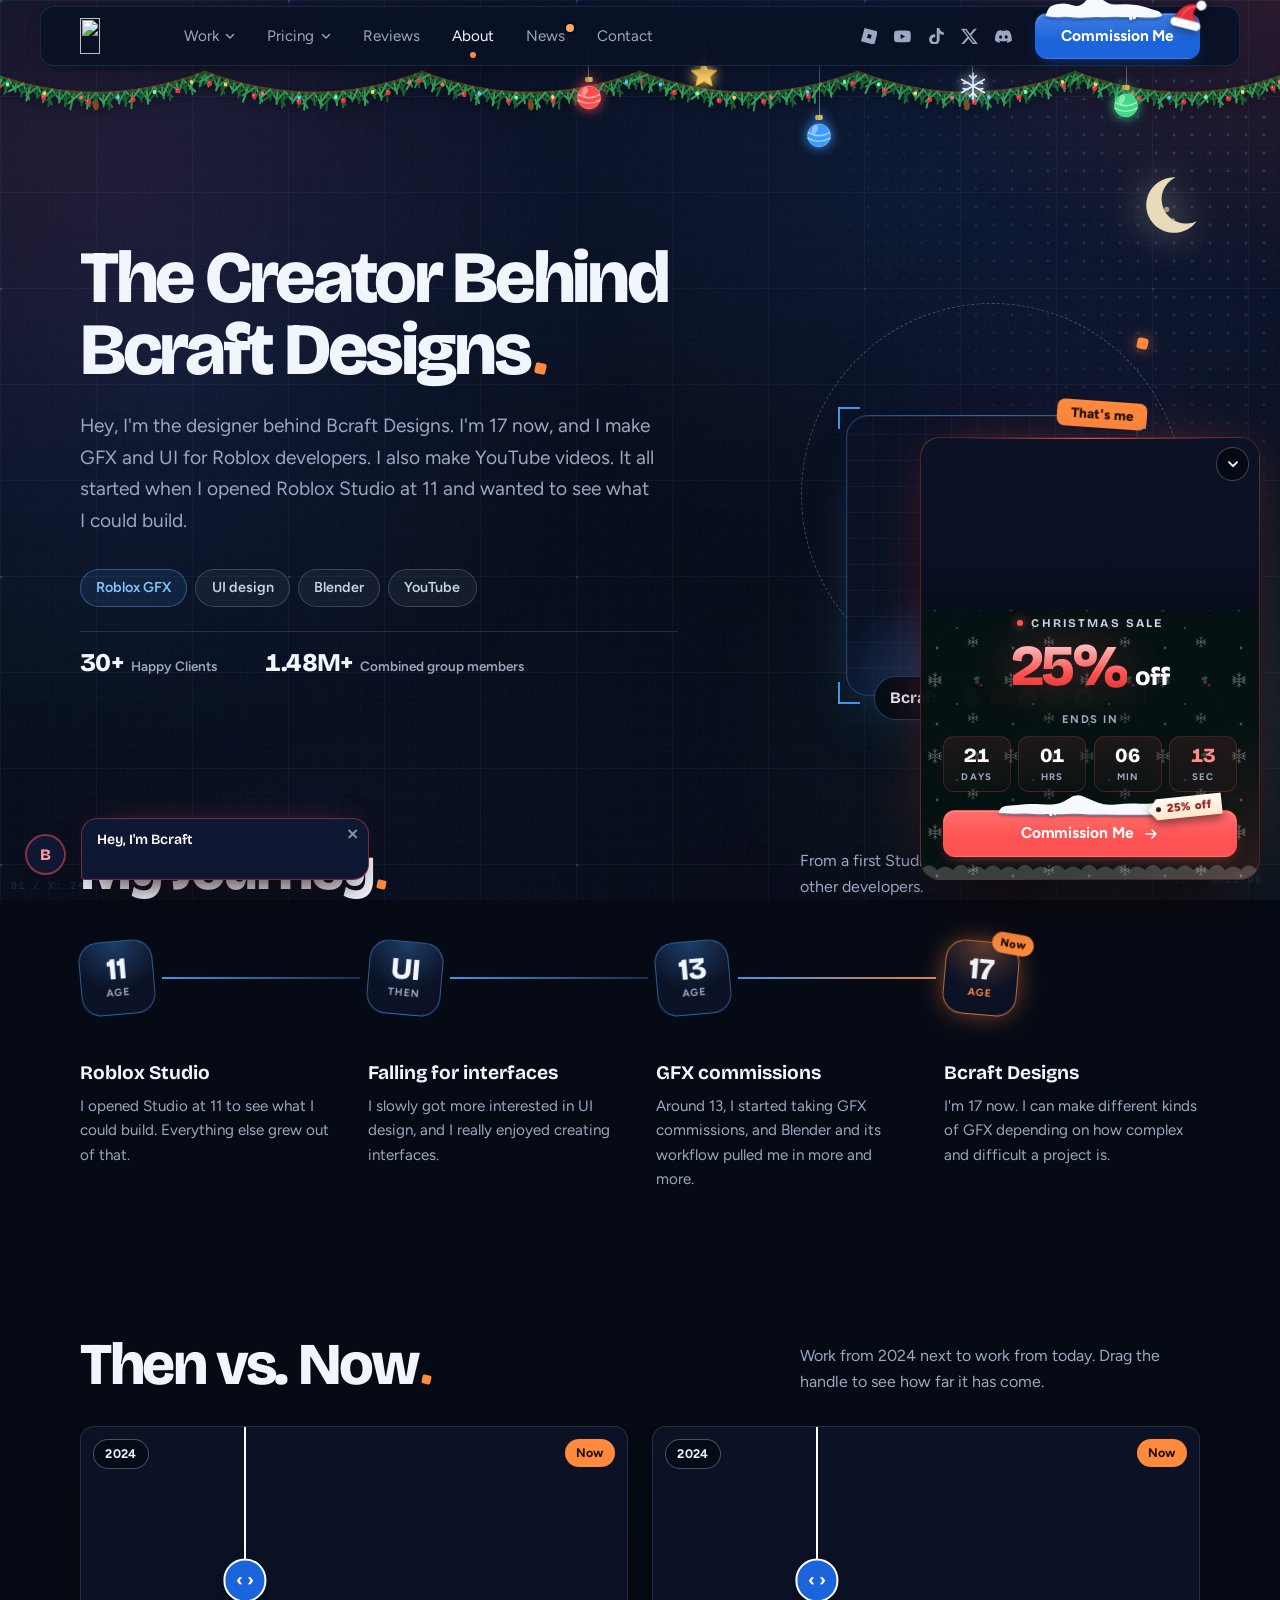
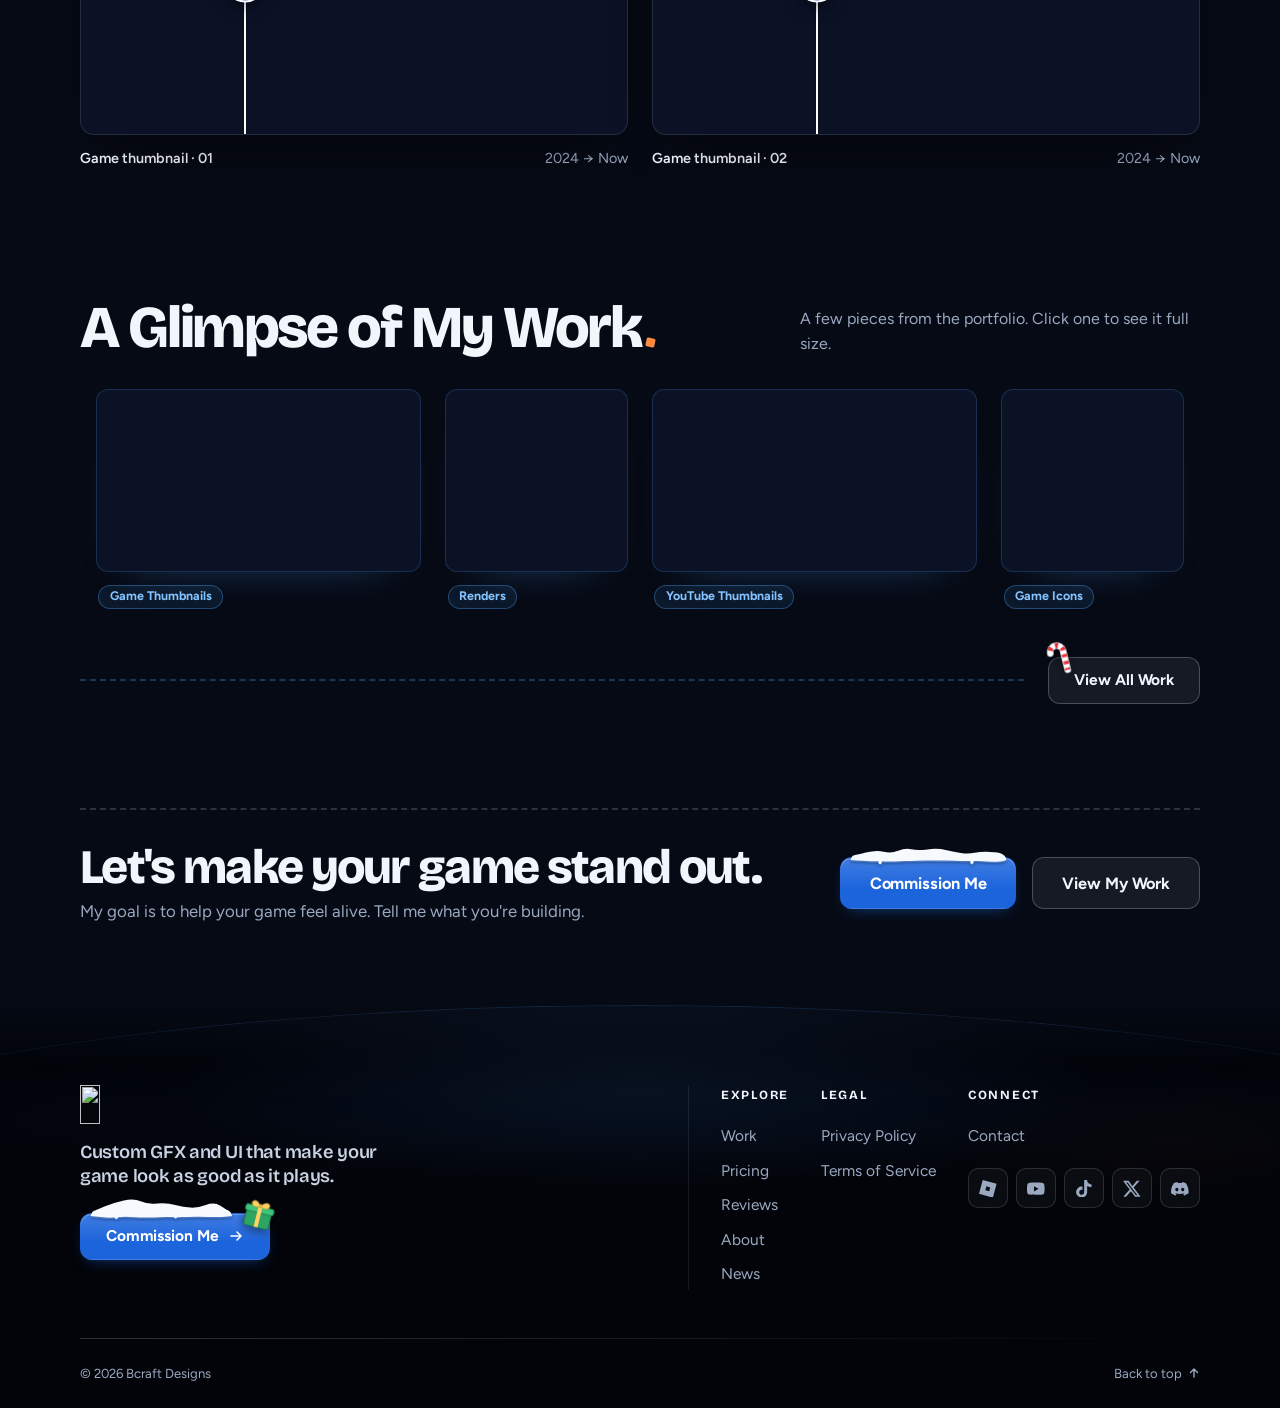
==== commit 0a95a5f9: "reviews" ====
--- a/about/index.html
+++ b/about/index.html
@@ -14,8 +14,9 @@
   <link rel="preconnect" href="https://fonts.googleapis.com">
   <link rel="preconnect" href="https://fonts.gstatic.com" crossorigin>
   <link rel="stylesheet" href="https://fonts.googleapis.com/css2?family=Bricolage+Grotesque:opsz,wght@12..96,500..800&family=Figtree:wght@400;500;600;700&display=swap">
-  <link rel="stylesheet" href="/style.css">
-  <script src="/script.js" defer></script>
+  <link rel="stylesheet" href="/style.css?v=3">
+  <script src="/pricing-data.js?v=3"></script>
+  <script src="/script.js?v=3" defer></script>
   <script src="/companion.js" defer></script>
 </head>
 <body>
@@ -112,7 +113,71 @@
               </div>
             </li>
 
-            <li class="nav-item"><a class="nav-link" href="/pricing/">Pricing</a></li>
+            <!-- PRICING mega menu: same system as Work. Prices, badges and the currency switcher are filled in by script.js (MEGA_MENU_DATA.pricing). Paste this <li> on every page in place of the plain Pricing link. On the pricing page itself keep aria-current="page" on the button. -->
+            <li class="nav-item has-mega">
+              <button class="nav-link nav-trigger" type="button" aria-expanded="false" aria-controls="mega-pricing">
+                Pricing <svg class="nav-chevron" width="10" height="10" viewBox="0 0 10 10" aria-hidden="true" focusable="false"><path d="M1.5 3.5 5 7l3.5-3.5" fill="none" stroke="currentColor" stroke-width="1.4" stroke-linecap="round" stroke-linejoin="round"/></svg>
+              </button>
+              <div class="mega mega-work mega-pricing" id="mega-pricing" data-mega="pricing">
+                <div class="mega-inner">
+                  <div class="mega-main">
+                    <p class="mega-eyebrow">Browse the prices</p>
+                    <ul class="mega-links">
+                  <li>
+                    <a class="mega-link" href="/pricing/#catalogue" data-preview="products">
+                      <span class="mega-link-icon" aria-hidden="true"><svg viewBox="0 0 24 24" width="22" height="22" fill="none" stroke="currentColor" stroke-width="1.7" stroke-linecap="round" stroke-linejoin="round" focusable="false"><rect width="7" height="7" x="3" y="3" rx="1"/><rect width="7" height="7" x="14" y="3" rx="1"/><rect width="7" height="7" x="14" y="14" rx="1"/><rect width="7" height="7" x="3" y="14" rx="1"/></svg></span>
+                      <span class="mega-link-body">
+                        <span class="mega-link-title">Products</span>
+                        <span class="mega-link-text">Every design, with the price up front.</span>
+                      </span>
+                      <svg class="mega-arrow" width="16" height="16" viewBox="0 0 16 16" aria-hidden="true" focusable="false"><path d="M3 8h10M9 4l4 4-4 4" fill="none" stroke="currentColor" stroke-width="1.4" stroke-linecap="round" stroke-linejoin="round"/></svg>
+                    </a>
+                  </li>
+                  <li>
+                    <a class="mega-link" href="/pricing/#bundles" data-preview="bundles">
+                      <span class="mega-link-icon" aria-hidden="true"><svg viewBox="0 0 24 24" width="22" height="22" fill="none" stroke="currentColor" stroke-width="1.7" stroke-linecap="round" stroke-linejoin="round" focusable="false"><path d="m7.5 4.27 9 5.15"/><path d="M21 8a2 2 0 0 0-1-1.73l-7-4a2 2 0 0 0-2 0l-7 4A2 2 0 0 0 3 8v8a2 2 0 0 0 1 1.73l7 4a2 2 0 0 0 2 0l7-4A2 2 0 0 0 21 16Z"/><path d="m3.3 7 8.7 5 8.7-5"/><path d="M12 22V12"/></svg></span>
+                      <span class="mega-link-body">
+                        <span class="mega-link-title">Bundles</span>
+                        <span class="mega-link-text">Matching sets that cost less together.</span>
+                      </span>
+                      <svg class="mega-arrow" width="16" height="16" viewBox="0 0 16 16" aria-hidden="true" focusable="false"><path d="M3 8h10M9 4l4 4-4 4" fill="none" stroke="currentColor" stroke-width="1.4" stroke-linecap="round" stroke-linejoin="round"/></svg>
+                    </a>
+                  </li>
+                  <li>
+                    <a class="mega-link" href="/pricing/#estimate" data-preview="estimator">
+                      <span class="mega-link-icon" aria-hidden="true"><svg viewBox="0 0 24 24" width="22" height="22" fill="none" stroke="currentColor" stroke-width="1.7" stroke-linecap="round" stroke-linejoin="round" focusable="false"><rect width="16" height="20" x="4" y="2" rx="2"/><path d="M8 6h8"/><path d="M16 14v4"/><path d="M16 10h.01M12 10h.01M8 10h.01M12 14h.01M8 14h.01M12 18h.01M8 18h.01"/></svg></span>
+                      <span class="mega-link-body">
+                        <span class="mega-link-title">Estimator</span>
+                        <span class="mega-link-text">Build your total in seconds.</span>
+                      </span>
+                      <svg class="mega-arrow" width="16" height="16" viewBox="0 0 16 16" aria-hidden="true" focusable="false"><path d="M3 8h10M9 4l4 4-4 4" fill="none" stroke="currentColor" stroke-width="1.4" stroke-linecap="round" stroke-linejoin="round"/></svg>
+                    </a>
+                  </li>
+                  <li>
+                    <a class="mega-link" href="/pricing/#payments" data-preview="payment">
+                      <span class="mega-link-icon" aria-hidden="true"><svg viewBox="0 0 24 24" width="22" height="22" fill="none" stroke="currentColor" stroke-width="1.7" stroke-linecap="round" stroke-linejoin="round" focusable="false"><rect width="20" height="14" x="2" y="5" rx="2"/><path d="M2 10h20"/><path d="M6 15h4"/></svg></span>
+                      <span class="mega-link-body">
+                        <span class="mega-link-title">Payment Methods</span>
+                        <span class="mega-link-text">Ways to pay, Robux included.</span>
+                      </span>
+                      <svg class="mega-arrow" width="16" height="16" viewBox="0 0 16 16" aria-hidden="true" focusable="false"><path d="M3 8h10M9 4l4 4-4 4" fill="none" stroke="currentColor" stroke-width="1.4" stroke-linecap="round" stroke-linejoin="round"/></svg>
+                    </a>
+                  </li>
+                    </ul>
+                    <div class="mega-foot mega-strip" data-mega-strip data-status="open">
+                      <p class="mega-strip-status">
+                        <span class="mega-strip-dot" aria-hidden="true"></span>
+                        <span class="mega-strip-text">Open for commissions</span>
+                      </p>
+                      <div class="mega-strip-currency" data-mega-currency></div>
+                    </div>
+                    <figure class="mega-banner" aria-hidden="true">
+                      <img class="mega-banner-image" src="" alt="">
+                    </figure>
+                  </div>
+                </div>
+              </div>
+            </li>
             <li class="nav-item"><a class="nav-link" href="/reviews/">Reviews</a></li>
             <li class="nav-item"><a class="nav-link" href="/about/" aria-current="page">About</a></li>
             <li class="nav-item"><a class="nav-link" href="/news/">News</a></li>
--- a/style.css
+++ b/style.css
@@ -17641,4 +17641,2053 @@
 
 .mega:not(.is-open) :is(*, *::before, *::after) {
   animation-play-state: paused;
+}
+
+/* ==========================================================
+   CURRENCY SWITCH (Both / USD / Robux)
+   Used by the pricing page AND the Pricing mega menu.
+   ========================================================== */
+.pc-currency { display: inline-flex; flex-wrap: wrap; align-items: center; gap: 0.5rem 0.75rem; }
+.pc-currency-label { color: var(--color-text-muted); font-size: 0.82rem; font-weight: 700; }
+.pc-seg { position: relative; display: inline-flex; padding: 0.2rem; border: 1px solid rgba(var(--rgb-blue), 0.3); border-radius: 999px; background: rgba(var(--rgb-blue), 0.08); }
+.pc-seg button { position: relative; z-index: 1; display: inline-flex; align-items: center; gap: 0.35rem; padding: 0.38rem 0.9rem; border: 0; border-radius: 999px; background: transparent; color: var(--color-text-muted); font: inherit; font-size: 0.85rem; font-weight: 800; cursor: pointer; transition: color 0.3s ease; }
+/* The light pill that slides (with a little overshoot) to the chosen option; the script sets its width and position */
+.pc-seg-thumb { position: absolute; top: 0.2rem; bottom: 0.2rem; left: 0; width: 0; border-radius: 999px; background: var(--color-accent-bright); box-shadow: 0 6px 16px -6px rgba(var(--rgb-blue), 0.9); pointer-events: none; }
+.pc-seg.is-ready .pc-seg-thumb { transition: transform 0.45s cubic-bezier(0.34, 1.45, 0.5, 1), width 0.45s cubic-bezier(0.34, 1.45, 0.5, 1); }
+.pc-seg button:hover { color: var(--color-text); }
+.pc-seg button[aria-pressed="true"] { color: #06122b; }
+.pc-seg button:focus-visible { outline: 2px solid var(--color-accent-bright); outline-offset: 2px; }
+.pc-seg .pc-robux-icon { width: 0.95rem; height: 0.95rem; }
+.pc-seg .pc-robux-icon { transition: filter 0.3s ease; }
+.pc-seg button[aria-pressed="true"] .pc-robux-icon { filter: brightness(0); }
+@media (prefers-reduced-motion: reduce) { .pc-seg.is-ready .pc-seg-thumb { transition: none; } .pc-seg button, .pc-seg .pc-robux-icon { transition: none; } }
+
+/* ==========================================================
+   PRICING MEGA MENU
+   The panel carries .mega-work too, so it inherits the whole Work menu look.
+   Only the per-button colours and the currency switcher in the bottom strip live here.
+   ========================================================== */
+.mega-pricing .mega-link[data-preview="products"]  { --fill-rgb: 59, 130, 246; }
+.mega-pricing .mega-link[data-preview="bundles"]   { --fill-rgb: 139, 92, 246; }
+.mega-pricing .mega-link[data-preview="estimator"] { --fill-rgb: 245, 158, 11; }
+.mega-pricing .mega-link[data-preview="payment"]   { --fill-rgb: 34, 197, 130; }
+
+.mega-strip-currency {
+  display: inline-flex;
+  align-items: center;
+  flex-shrink: 0;
+  margin-left: auto;
+}
+
+/* Pricing menu strip: status and currency switch stay on one line */
+.mega-pricing .mega-strip { flex-wrap: nowrap; }
+.mega-pricing .mega-strip-status { flex-wrap: nowrap; white-space: nowrap; }
+
+.mega-strip-currency .pc-currency { flex-wrap: nowrap; gap: 0.6rem; }
+.mega-strip-currency .pc-currency-label { white-space: nowrap; font-size: 0.78rem; }
+.mega-strip-currency .pc-seg button { padding: 0.3rem 0.75rem; font-size: 0.8rem; }
+
+@media (max-width: 860px) {
+  .mega-strip-currency { margin-left: 0; width: 100%; }
+}
+
+
+/* Pricing menu banner = the featured bundle */
+.mega-pricing .mega-banner { position: relative; overflow: hidden; }
+
+.mega-feature {
+  position: absolute;
+  inset: 0;
+  z-index: 1;
+  display: flex;
+  flex-direction: column;
+  justify-content: flex-end;
+  align-items: flex-start;
+  gap: 0.3rem;
+  padding: 0.9rem 1.1rem;
+  color: #fff;
+  text-decoration: none;
+  overflow: hidden;
+  isolation: isolate;
+}
+
+.mega-feature { cursor: default; }
+.mega-feature-go:focus-visible { outline: 2px solid var(--color-accent-bright); outline-offset: 2px; }
+
+@media (max-width: 860px) {
+  .mega-feature { cursor: pointer; }
+}
+.mega-feature-tags { display: flex; flex-wrap: wrap; gap: 0.4rem; }
+
+.mega-feature-tag {
+  position: relative;
+  display: inline-flex;
+  align-items: center;
+  justify-content: center;
+  gap: 0.3rem;
+  min-height: 1.6rem;
+  padding: 0 0.7rem;
+  border-radius: 999px;
+  background: rgba(139, 92, 246, 0.9);
+  color: #fff;
+  font-size: 0.72rem;
+  font-weight: 800;
+  letter-spacing: 0.03em;
+  line-height: 1;
+  white-space: nowrap;
+}
+
+.mega-feature-tag-text { display: block; line-height: 1; transform: translateY(0.02em); }
+
+/* Most Popular: gradient pill with a star, a light sweep and a soft glow */
+.mega-feature-tag[data-kind="star"] {
+  overflow: hidden;
+  padding: 0 0.8rem 0 0.6rem;
+  border: 1px solid rgba(255, 255, 255, 0.35);
+  background: linear-gradient(120deg, #1d4ed8 0%, #2563eb 40%, #06b6d4 100%);
+  box-shadow: 0 0 0 rgba(37, 99, 235, 0.5), 0 6px 16px -6px rgba(37, 99, 235, 0.9);
+  animation: mega-feature-glow 2.8s ease-in-out infinite;
+}
+
+.mega-feature-tag[data-kind="star"] svg { flex: none; color: #ffe27a; filter: drop-shadow(0 0 4px rgba(255, 226, 122, 0.8)); animation: mega-feature-star 2.8s ease-in-out infinite; }
+
+.mega-feature-tag[data-kind="star"]::after {
+  content: "";
+  position: absolute;
+  top: 0;
+  bottom: 0;
+  left: -60%;
+  width: 40%;
+  background: linear-gradient(100deg, transparent, rgba(255, 255, 255, 0.55), transparent);
+  transform: skewX(-20deg);
+  animation: mega-feature-shine 3.2s ease-in-out infinite;
+  pointer-events: none;
+}
+
+@keyframes mega-feature-shine {
+  0%, 55% { left: -60%; }
+  100% { left: 130%; }
+}
+
+@keyframes mega-feature-glow {
+  0%, 100% { box-shadow: 0 0 0 rgba(6, 182, 212, 0), 0 6px 16px -6px rgba(37, 99, 235, 0.8); }
+  50% { box-shadow: 0 0 14px rgba(6, 182, 212, 0.6), 0 6px 16px -6px rgba(37, 99, 235, 0.9); }
+}
+
+@keyframes mega-feature-star {
+  0%, 100% { transform: scale(1) rotate(0deg); }
+  50% { transform: scale(1.18) rotate(14deg); }
+}
+
+@media (prefers-reduced-motion: reduce) {
+  .mega-feature-tag[data-kind="star"],
+  .mega-feature-tag[data-kind="star"] svg,
+  .mega-feature-tag[data-kind="star"]::after { animation: none; }
+}
+
+.mega-feature-tag--save {
+  border: 1px solid rgba(47, 214, 143, 0.55);
+  background: rgba(8, 40, 30, 0.85);
+  color: #5be3a8;
+}
+
+.mega-feature-tag[hidden] { display: none; }
+.mega-feature-name { font-family: var(--font-display); font-size: 1.35rem; font-weight: 800; line-height: 1.1; }
+.mega-feature-price { font-size: 0.95rem; font-weight: 800; }
+.mega-feature-was { margin-left: 0.5rem; color: #ff6b6b; font-size: 0.82rem; font-weight: 700; text-decoration: line-through; text-decoration-color: rgba(255, 107, 107, 0.8); }
+.mega-feature-was:empty { display: none; }
+
+.mega-feature-go {
+  position: absolute;
+  top: 0.8rem;
+  right: 0.9rem;
+  display: inline-flex;
+  align-items: center;
+  gap: 0.4rem;
+  padding: 0.42rem 0.85rem;
+  border: 1px solid rgba(255, 255, 255, 0.4);
+  border-radius: 999px;
+  background: rgba(6, 12, 26, 0.82);
+  -webkit-backdrop-filter: blur(6px);
+  backdrop-filter: blur(6px);
+  color: #fff;
+  font-size: 0.86rem;
+  font-weight: 800;
+  line-height: 1;
+  text-decoration: none;
+  cursor: pointer;
+  text-shadow: none;
+  box-shadow: 0 6px 16px -8px rgba(0, 0, 0, 0.9);
+  transition: background-color 0.15s ease, color 0.15s ease, border-color 0.15s ease;
+}
+
+.mega-feature-go:hover,
+.mega-feature-go:focus-visible {
+  border-color: transparent;
+  background: var(--color-accent-bright);
+  color: #06122b;
+}
+
+/* Preview card: the line with the price of the pieces bought separately */
+.mega-float-was { display: block; color: #ff6b6b; font-size: 0.8rem; font-weight: 800; line-height: 1.3; }
+.mega-float-was:empty { display: none; }
+
+
+/* ---------- Pricing menu banner: rotating bundles ---------- */
+.mega-feature-tags,
+.mega-feature-name,
+.mega-feature-line { position: relative; z-index: 2; transition: opacity 0.3s ease, transform 0.35s cubic-bezier(0.2, 0.7, 0.3, 1); }
+
+/* the new texts arrive one after the other */
+.mega-feature:not(.is-swapping) .mega-feature-name { transition-delay: 0.06s; }
+.mega-feature:not(.is-swapping) .mega-feature-line { transition-delay: 0.12s; }
+
+/* out: slide left and fade. In: start on the right (no transition), then slide to place */
+.mega-feature.is-swapping .mega-feature-tags,
+.mega-feature.is-swapping .mega-feature-name,
+.mega-feature.is-swapping .mega-feature-line { opacity: 0; transform: translateX(-22px); transition-duration: 0.22s; transition-delay: 0s; }
+
+.mega-feature.is-entering .mega-feature-tags,
+.mega-feature.is-entering .mega-feature-name,
+.mega-feature.is-entering .mega-feature-line { opacity: 0; transform: translateX(22px); transition: none; }
+
+.mega-feature-dots {
+  position: absolute;
+  top: 0.75rem;
+  left: 1rem;
+  display: flex;
+  align-items: center;
+}
+
+.mega-feature-dot {
+  position: relative;
+  width: 1.1rem;
+  height: 1.3rem;
+  padding: 0;
+  border: 0;
+  background: none;
+  cursor: pointer;
+}
+
+.mega-feature-dot::before {
+  content: "";
+  position: absolute;
+  top: 50%;
+  left: 50%;
+  width: 0.45rem;
+  height: 0.45rem;
+  border-radius: 999px;
+  background: rgba(255, 255, 255, 0.45);
+  transform: translate(-50%, -50%);
+  transition: width 0.25s ease, background-color 0.25s ease;
+}
+
+.mega-feature-dot:hover::before { background: rgba(255, 255, 255, 0.8); }
+.mega-feature-dot.is-active::before { width: 1.1rem; background: #fff; }
+.mega-feature-dot:focus-visible { outline: 2px solid var(--color-accent-bright); outline-offset: 1px; border-radius: 6px; }
+
+@media (prefers-reduced-motion: reduce) {
+  .mega-feature-tags, .mega-feature-name, .mega-feature-line, .mega-feature-dot::before { transition: none; }
+}
+
+/* ---------- Banner badges: every kind has its own look and animation ---------- */
+.mega-feature-tag-icon { display: inline-flex; align-items: center; perspective: 60px; }
+.mega-feature-tag-icon:empty { display: none; }
+
+/* bundle (default): slate pill that floats */
+.mega-feature-tag[data-kind="bundle"] {
+  border: 1px solid rgba(255, 255, 255, 0.22);
+  background: linear-gradient(135deg, rgba(71, 85, 105, 0.95), rgba(30, 41, 59, 0.95));
+  animation: mega-badge-float 3s ease-in-out infinite;
+}
+
+/* YouTube: red pill, the gradient drifts slowly (calm, no pulsing) */
+.mega-feature-tag[data-kind="youtube"] {
+  border: 1px solid rgba(255, 255, 255, 0.35);
+  background: linear-gradient(120deg, #e11d1d 0%, #ff4d3d 45%, #c40000 100%);
+  background-size: 220% 100%;
+  box-shadow: 0 6px 16px -6px rgba(255, 40, 40, 0.9);
+  animation: mega-badge-gold 4s ease-in-out infinite;
+}
+
+/* Budget Pick: gold pill whose gradient drifts, with a coin that flips */
+.mega-feature-tag[data-kind="budget"] {
+  overflow: hidden;
+  border: 1px solid rgba(255, 255, 255, 0.5);
+  background: linear-gradient(120deg, #f59e0b 0%, #fde047 45%, #f97316 100%);
+  background-size: 220% 100%;
+  box-shadow: 0 6px 16px -6px rgba(251, 146, 60, 0.9);
+  color: #3b2300;
+  animation: mega-badge-gold 3.2s ease-in-out infinite;
+}
+
+.mega-feature-tag[data-kind="budget"] .mega-feature-tag-icon svg { animation: mega-badge-coin 2.8s ease-in-out infinite; }
+
+/* Save chip: green, breathing glow */
+.mega-feature-tag--save { animation: mega-badge-breathe 2.4s ease-in-out infinite; }
+
+@keyframes mega-badge-float {
+  0%, 100% { transform: translateY(0); }
+  50% { transform: translateY(-2px); }
+}
+
+@keyframes mega-badge-gold {
+  0%, 100% { background-position: 0% 50%; }
+  50% { background-position: 100% 50%; }
+}
+
+@keyframes mega-badge-coin {
+  0%, 55% { transform: rotateY(0deg); }
+  100% { transform: rotateY(360deg); }
+}
+
+@keyframes mega-badge-breathe {
+  0%, 100% { box-shadow: 0 0 0 rgba(47, 214, 143, 0); }
+  50% { box-shadow: 0 0 12px rgba(47, 214, 143, 0.55); }
+}
+
+@media (prefers-reduced-motion: reduce) {
+  .mega-feature-tag,
+  .mega-feature-tag::before,
+  .mega-feature-tag::after,
+  .mega-feature-tag svg { animation: none !important; }
+}
+
+/* ---------- Pricing menu banner: the picture cross-fades with a slow zoom, a dark fade keeps the text readable ---------- */
+.mega-pricing .mega-banner-image { display: none; }
+
+.mega-feature::before {
+  content: "";
+  position: absolute;
+  inset: 0;
+  z-index: 1;
+  background:
+    linear-gradient(90deg, rgba(3, 7, 16, 0.97) 0%, rgba(3, 7, 16, 0.9) 28%, rgba(3, 7, 16, 0.55) 56%, rgba(3, 7, 16, 0) 100%),
+    linear-gradient(0deg, rgba(3, 7, 16, 0.6) 0%, rgba(3, 7, 16, 0) 55%);
+  pointer-events: none;
+}
+
+.mega-feature-art {
+  position: absolute;
+  inset: 0;
+  z-index: 0;
+  background-position: center;
+  background-size: cover;
+  opacity: 0;
+  transform: scale(1);
+  transition: opacity 0.8s ease, transform 6s ease-out;
+}
+
+.mega-feature-art.is-on { opacity: 1; transform: scale(1.07); }
+.mega-feature-go,
+.mega-feature-dots { z-index: 2; }
+
+@media (prefers-reduced-motion: reduce) {
+  .mega-feature-art { transition: opacity 0.2s ease; transform: none; }
+  .mega-feature-art.is-on { transform: none; }
+}
+
+/* ==========================================================
+   REVIEWS PAGE: rating breakdown, "Read more", artwork 16:9
+   ========================================================== */
+
+/* ----- Rating summary: score + stars on the left, breakdown bars on the right ----- */
+/* Compact frame: score, stars and count stacked on the left, the bars on the right */
+.rating-summary {
+  display: inline-grid;
+  grid-template-columns: auto auto;
+  grid-template-areas:
+    "score bars"
+    "detail bars";
+  align-items: center;
+  column-gap: 1.3rem;
+  row-gap: 0.4rem;
+  max-width: 100%;
+  padding: 0.85rem 0.9rem 0.85rem 1.2rem;
+}
+
+.rating-score {
+  grid-area: score;
+  align-self: end;
+  font-size: clamp(2.2rem, 7vw, 2.8rem);
+}
+
+.rating-detail {
+  grid-area: detail;
+  align-self: start;
+}
+
+.rating-count {
+  margin-top: 0.25rem;
+  font-size: 0.82rem;
+  white-space: nowrap;
+}
+
+.rating-bars {
+  grid-area: bars;
+  display: grid;
+  gap: 0.05rem;
+  width: 11.5rem;
+  padding-left: 1.1rem;
+  border-left: 1px solid rgba(var(--rgb-blue), 0.22);
+}
+
+.rating-bars[hidden] {
+  display: none;
+}
+
+.rating-bar {
+  display: grid;
+  grid-template-columns: 1.8rem 1fr 1.5rem;
+  align-items: center;
+  gap: 0.5rem;
+  width: 100%;
+  padding: 0.18rem 0.35rem;
+  border: 0;
+  border-radius: 8px;
+  background: transparent;
+  color: var(--color-text-muted);
+  font: inherit;
+  font-size: 0.82rem;
+  font-weight: 600;
+  text-align: left;
+  cursor: pointer;
+  transition: background-color 0.2s ease, color 0.2s ease;
+}
+
+.rating-bar-label {
+  display: inline-flex;
+  align-items: center;
+  gap: 0.2rem;
+  color: var(--color-text);
+}
+
+.rating-bar-label svg {
+  width: 12px;
+  height: 12px;
+  fill: var(--color-orange);
+}
+
+.rating-bar-track {
+  height: 7px;
+  overflow: hidden;
+  border-radius: 999px;
+  background-color: rgba(150, 190, 255, 0.14);
+}
+
+.rating-bar-fill {
+  display: block;
+  height: 100%;
+  border-radius: inherit;
+  background-color: var(--color-orange);
+  transition: width 0.8s ease-out;
+}
+
+.rating-bar-count {
+  text-align: right;
+  font-variant-numeric: tabular-nums;
+}
+
+@media (hover: hover) {
+  .rating-bar:not(:disabled):hover {
+    background-color: rgba(var(--rgb-blue), 0.12);
+    color: var(--color-text);
+  }
+}
+
+.rating-bar:focus-visible {
+  outline: 2px solid var(--color-accent-bright);
+  outline-offset: 1px;
+}
+
+.rating-bar[aria-pressed="true"] {
+  background-color: rgba(var(--rgb-blue), 0.2);
+  color: var(--color-text);
+}
+
+.rating-bar:disabled {
+  cursor: default;
+  opacity: 0.4;
+}
+
+@media (max-width: 520px) {
+  .rating-summary {
+    display: grid;
+    grid-template-columns: 1fr;
+    grid-template-areas:
+      "score"
+      "detail"
+      "bars";
+    width: 100%;
+    padding: 0.85rem 1rem;
+  }
+
+  .rating-bars {
+    width: 100%;
+    margin-top: 0.5rem;
+    padding: 0.7rem 0 0;
+    border-left: 0;
+    border-top: 1px solid rgba(var(--rgb-blue), 0.22);
+  }
+}
+
+.review-filters {
+  scroll-margin-top: calc(var(--header-height, 4.5rem) + 1rem);
+}
+
+/* ----- "Read more": long reviews are folded to 5 lines ----- */
+.review-text[data-clamp] {
+  max-height: var(--clamp-h);
+  overflow: hidden;
+  transition: max-height 0.4s ease;
+}
+
+.review-text[data-clamp].is-collapsed {
+  -webkit-mask-image: linear-gradient(to bottom, #000 calc(100% - 2.6em), transparent);
+  mask-image: linear-gradient(to bottom, #000 calc(100% - 2.6em), transparent);
+}
+
+.review-text[data-clamp].is-open {
+  max-height: var(--full-h);
+}
+
+.review-more {
+  align-self: flex-start;
+  margin-top: -0.3rem;
+  padding: 0.2rem 0;
+  border: 0;
+  background: none;
+  color: var(--color-accent-bright);
+  font: inherit;
+  font-size: 0.88rem;
+  font-weight: 700;
+  cursor: pointer;
+}
+
+.review-more[hidden] {
+  display: none;
+}
+
+.review-more:hover {
+  text-decoration: underline;
+  text-underline-offset: 3px;
+}
+
+.review-more:focus-visible {
+  outline: 2px solid var(--color-accent-bright);
+  outline-offset: 3px;
+  border-radius: 4px;
+}
+
+@media (prefers-reduced-motion: reduce) {
+  .review-text[data-clamp] {
+    transition: none;
+  }
+}
+
+/* ----- Artwork on the reviews page: framed attachment inside the bubble, 1920 x 1080 (16:9) ----- */
+.review-grid .review-art {
+  aspect-ratio: 16 / 9;
+}
+
+/* Logos and other artwork that must not be cropped */
+.review-art-image.is-contain {
+  object-fit: contain;
+  padding: 9%;
+}
+
+/* ----- "Delivered work" badge: a small sticker on the bubble's top-right corner ----- */
+/* Cards with artwork get a little room on top, so the badge never touches the card above. */
+.review-card.has-artwork {
+  padding-top: 1.7rem;
+}
+
+.review-badge {
+  position: absolute;
+  top: -1.6rem;
+  right: 1.2rem;
+  z-index: 2;
+  width: 96px;
+  aspect-ratio: 16 / 9;
+  overflow: hidden;
+  border: 3px solid var(--color-surface-raised);
+  border-radius: 13px;
+  background-color: #070d1c;
+  box-shadow:
+    0 0 0 1px rgba(var(--rgb-blue), 0.55),
+    0 8px 18px -6px rgba(0, 0, 0, 0.75);
+  cursor: zoom-in;
+  transform: rotate(2deg);
+  transition: transform 0.3s var(--spring, ease), box-shadow 0.25s ease;
+}
+
+.review-badge .review-art {
+  width: 100%;
+  height: 100%;
+  aspect-ratio: auto;
+  border: 0;
+  border-radius: 0;
+  background:
+    radial-gradient(circle at 50% 120%, rgba(var(--rgb-blue), 0.22), transparent 65%),
+    #070d1c;
+}
+
+.review-badge .review-art-image.is-contain {
+  padding: 12%;
+}
+
+@media (hover: hover) {
+  .review-badge:hover {
+    transform: rotate(-2deg) scale(1.08);
+    box-shadow:
+      0 0 0 1px rgba(134, 197, 255, 0.85),
+      0 12px 22px -8px rgba(var(--rgb-blue), 0.6);
+  }
+}
+
+.review-badge:focus-visible {
+  outline: 2px solid var(--color-accent-bright);
+  outline-offset: 3px;
+}
+
+@media (max-width: 480px) {
+  .review-badge {
+    width: 80px;
+    right: 0.9rem;
+  }
+}
+
+@media (prefers-reduced-motion: reduce) {
+  .review-badge {
+    transition: none;
+  }
+}
+
+/* Lightbox (opens when the badge is clicked) */
+.review-lightbox {
+  width: min(90vw, 680px);
+  max-width: none;
+  padding: 0;
+  border: 1px solid rgba(var(--rgb-blue), 0.35);
+  border-radius: 16px;
+  background-color: #070d1c;
+  color: var(--color-text);
+  overflow: visible;
+}
+
+.review-lightbox::backdrop {
+  background-color: rgba(3, 6, 14, 0.82);
+  -webkit-backdrop-filter: blur(4px);
+  backdrop-filter: blur(4px);
+}
+
+.review-lightbox-frame {
+  aspect-ratio: 16 / 9;
+  overflow: hidden;
+  border-radius: 15px;
+}
+
+.review-lightbox-image {
+  display: block;
+  width: 100%;
+  height: 100%;
+  object-fit: cover;
+}
+
+.review-lightbox-image.is-contain {
+  object-fit: contain;
+  padding: 7%;
+}
+
+.review-lightbox-close {
+  position: absolute;
+  top: -0.9rem;
+  right: -0.9rem;
+  display: grid;
+  place-items: center;
+  width: 2.1rem;
+  height: 2.1rem;
+  border: 1px solid rgba(var(--rgb-blue), 0.4);
+  border-radius: 50%;
+  background-color: #0b1530;
+  color: var(--color-text);
+  font-size: 1.3rem;
+  line-height: 1;
+  cursor: pointer;
+}
+
+/* ==========================================================
+   "LEAVE A REVIEW" MODAL (clients only: how to send a review)
+   ========================================================== */
+.review-modal {
+  width: min(92vw, 30rem);
+  max-height: 92vh;
+  margin: auto;
+  padding: 0;
+  overflow: visible;
+  border: 1px solid rgba(var(--rgb-blue), 0.35);
+  border-radius: 20px;
+  background-color: var(--color-surface);
+  color: var(--color-text);
+  box-shadow: 0 30px 80px -20px rgba(0, 0, 0, 0.8);
+}
+
+.review-modal[open] {
+  animation: review-modal-in 0.28s ease-out;
+}
+
+.review-modal::backdrop {
+  background-color: rgba(3, 6, 14, 0.8);
+  -webkit-backdrop-filter: blur(4px);
+  backdrop-filter: blur(4px);
+}
+
+@keyframes review-modal-in {
+  from { opacity: 0; transform: translateY(14px) scale(0.98); }
+  to { opacity: 1; transform: none; }
+}
+
+.review-modal-card {
+  position: relative;
+  max-height: 92vh;
+  overflow-y: auto;
+  padding: 1.7rem 1.6rem 1.5rem;
+  border-radius: 20px;
+}
+
+.review-modal-close {
+  position: absolute;
+  top: 0.8rem;
+  right: 0.8rem;
+  display: grid;
+  place-items: center;
+  width: 2rem;
+  height: 2rem;
+  border: 0;
+  border-radius: 50%;
+  background-color: rgba(var(--rgb-blue), 0.1);
+  color: var(--color-text-muted);
+  font-size: 1.4rem;
+  line-height: 1;
+  cursor: pointer;
+  transition: background-color 0.2s ease, color 0.2s ease;
+}
+
+.review-modal-close:hover {
+  background-color: rgba(var(--rgb-blue), 0.22);
+  color: var(--color-text);
+}
+
+.review-modal-pill {
+  display: inline-block;
+  margin-bottom: 0.7rem;
+  padding: 0.15rem 0.7rem;
+  border: 1px solid rgba(var(--rgb-blue), 0.4);
+  border-radius: 999px;
+  background-color: rgba(var(--rgb-blue), 0.12);
+  color: var(--color-accent-bright);
+  font-size: 0.74rem;
+  font-weight: 700;
+  letter-spacing: 0.03em;
+}
+
+.review-modal-title {
+  margin: 0 2rem 0.35rem 0;
+  font-family: var(--font-display);
+  font-size: 1.5rem;
+  font-weight: 800;
+  letter-spacing: -0.02em;
+}
+
+.review-modal-text {
+  margin: 0 0 1.2rem;
+  color: var(--color-text-muted);
+  font-size: 0.93rem;
+  line-height: 1.55;
+}
+
+.review-modal-actions {
+  display: flex;
+  align-items: center;
+  justify-content: flex-end;
+  gap: 0.7rem;
+  margin-top: 1.1rem;
+}
+
+.review-modal-cancel {
+  padding: 0.75rem 1.1rem;
+  border: 1px solid rgba(var(--rgb-blue), 0.28);
+  border-radius: var(--radius-button, 12px);
+  background: none;
+  color: var(--color-text-muted);
+  font: inherit;
+  font-size: 0.95rem;
+  font-weight: 700;
+  cursor: pointer;
+  transition: border-color 0.2s ease, color 0.2s ease;
+}
+
+.review-modal-cancel:hover {
+  border-color: rgba(var(--rgb-blue), 0.55);
+  color: var(--color-text);
+}
+
+@media (max-width: 480px) {
+  .review-modal-card {
+    padding: 1.5rem 1.2rem 1.2rem;
+  }
+
+  .review-modal-actions {
+    flex-direction: column-reverse;
+    align-items: stretch;
+  }
+
+  .review-modal-actions .button,
+  .review-modal-cancel {
+    width: 100%;
+  }
+}
+
+@media (prefers-reduced-motion: reduce) {
+  .review-modal[open] {
+    animation: none;
+  }
+}
+
+
+/* ----- "Made for <game>" chip (under the client's name) ----- */
+.review-author-info {
+  display: grid;
+  gap: 0.15rem;
+  min-width: 0;
+}
+
+.review-game {
+  display: inline-flex;
+  align-items: center;
+  gap: 0.35rem;
+  min-width: 0;
+  max-width: 100%;
+  color: var(--color-text-muted);
+  font-size: 0.8rem;
+  font-weight: 600;
+  line-height: 1.3;
+  text-decoration: none;
+  /* it is a button: reset the browser look */
+  padding: 0;
+  border: 0;
+  background: none;
+  font-family: inherit;
+  text-align: left;
+  cursor: pointer;
+}
+
+.review-game-icon {
+  flex: none;
+  width: 15px;
+  height: 15px;
+  color: var(--color-accent-bright);
+}
+
+.review-game-label {
+  flex: none;
+}
+
+.review-game-name {
+  min-width: 0;
+  overflow: hidden;
+  color: var(--color-accent-bright);
+  text-overflow: ellipsis;
+  white-space: nowrap;
+}
+
+.review-game-chevron {
+  flex: none;
+  width: 10px;
+  height: 10px;
+  color: var(--color-accent-bright);
+  opacity: 0.8;
+  transition: transform 0.2s ease;
+}
+
+.review-game:hover .review-game-name {
+  text-decoration: underline;
+  text-underline-offset: 3px;
+}
+
+.review-game:hover .review-game-chevron {
+  transform: translateX(2px);
+}
+
+.review-game:focus-visible {
+  outline: 2px solid var(--color-accent-bright);
+  outline-offset: 3px;
+  border-radius: 4px;
+}
+
+/* Lightbox caption under the big artwork */
+.review-lightbox.has-caption .review-lightbox-frame {
+  border-radius: 15px 15px 0 0;
+}
+
+.review-lightbox-caption {
+  display: flex;
+  align-items: center;
+  justify-content: space-between;
+  gap: 1rem;
+  margin: 0;
+  padding: 0.8rem 1.1rem;
+  border-top: 1px solid rgba(var(--rgb-blue), 0.22);
+  border-radius: 0 0 15px 15px;
+  font-size: 0.95rem;
+}
+
+.review-lightbox-caption[hidden] {
+  display: none;
+}
+
+.review-lightbox-game {
+  min-width: 0;
+  color: var(--color-text-muted);
+}
+
+.review-lightbox-game b {
+  color: var(--color-text);
+}
+
+.review-lightbox-link {
+  display: inline-flex;
+  flex: none;
+  align-items: center;
+  gap: 0.35rem;
+  color: var(--color-accent-bright);
+  font-weight: 700;
+  text-decoration: none;
+}
+
+.review-lightbox-link:hover {
+  text-decoration: underline;
+  text-underline-offset: 3px;
+}
+
+.review-lightbox-link svg {
+  width: 11px;
+  height: 11px;
+}
+
+
+/* ----- Game popup: mockup of a game page ----- */
+.game-modal {
+  width: min(94vw, 44rem);
+}
+
+.gm-card {
+  padding: 1.4rem;
+}
+
+.gm-layout {
+  display: grid;
+  grid-template-columns: minmax(0, 1.2fr) minmax(0, 1fr);
+  gap: 1.3rem;
+  align-items: center;
+}
+
+.gm-thumb {
+  position: relative;
+  aspect-ratio: 16 / 9;
+  overflow: hidden;
+  border: 1px solid rgba(var(--rgb-blue), 0.28);
+  border-radius: 14px;
+  background:
+    radial-gradient(circle at 50% 120%, rgba(var(--rgb-blue), 0.24), transparent 65%),
+    radial-gradient(rgba(150, 190, 255, 0.12) 1px, transparent 1px) 0 0 / 14px 14px,
+    #070d1c;
+  box-shadow: 0 14px 30px -16px rgba(0, 0, 0, 0.8);
+}
+
+.gm-thumb img {
+  position: absolute;
+  inset: 0;
+  width: 100%;
+  height: 100%;
+  object-fit: cover;
+}
+
+.gm-thumb img[hidden] {
+  display: none;
+}
+
+.gm-thumb img.is-contain {
+  object-fit: contain;
+  padding: 9%;
+}
+
+.gm-thumb-fallback {
+  position: absolute;
+  inset: 0;
+  display: grid;
+  place-items: center;
+  color: rgba(134, 197, 255, 0.45);
+  font-family: var(--font-display);
+  font-size: 3.4rem;
+  font-weight: 800;
+}
+
+.gm-info {
+  display: grid;
+  gap: 0.35rem;
+  min-width: 0;
+}
+
+.gm-title {
+  margin: 0 2rem 0 0;
+  font-family: var(--font-display);
+  font-size: 1.55rem;
+  font-weight: 800;
+  line-height: 1.15;
+  letter-spacing: -0.02em;
+  overflow-wrap: anywhere;
+}
+
+.gm-by {
+  margin: 0 0 0.7rem;
+  color: var(--color-text-muted);
+  font-size: 0.88rem;
+}
+
+.gm-by b {
+  color: var(--color-accent-bright);
+  font-weight: 700;
+}
+
+.gm-actions {
+  display: flex;
+  align-items: stretch;
+  gap: 0.5rem;
+}
+
+.gm-play {
+  display: inline-flex;
+  flex: 1;
+  align-items: center;
+  justify-content: center;
+  gap: 0.5rem;
+  min-height: 3rem;
+  padding: 0 1rem;
+  border-radius: 10px;
+  background-color: #00b06f;
+  box-shadow: 0 8px 20px -8px rgba(0, 176, 111, 0.7);
+  color: #fff;
+  font-size: 1.1rem;
+  font-weight: 800;
+  text-decoration: none;
+  transition: background-color 0.2s ease, transform 0.15s ease;
+}
+
+.gm-play svg {
+  width: 20px;
+  height: 20px;
+}
+
+@media (hover: hover) {
+  .gm-play:not(.is-disabled):hover {
+    background-color: #00c47b;
+    transform: translateY(-1px);
+  }
+}
+
+.gm-play:focus-visible,
+.gm-icon-btn:focus-visible,
+.gm-like:focus-visible {
+  outline: 2px solid var(--color-accent-bright);
+  outline-offset: 2px;
+}
+
+.gm-play.is-disabled {
+  opacity: 0.45;
+  box-shadow: none;
+  cursor: not-allowed;
+}
+
+.gm-icon-btn,
+.gm-like {
+  display: inline-flex;
+  align-items: center;
+  justify-content: center;
+  gap: 0.4rem;
+  min-width: 3rem;
+  padding: 0 0.7rem;
+  border: 1px solid rgba(var(--rgb-blue), 0.28);
+  border-radius: 10px;
+  background-color: rgba(var(--rgb-blue), 0.1);
+  color: var(--color-text-muted);
+  font: inherit;
+  font-size: 0.9rem;
+  font-weight: 700;
+  cursor: pointer;
+  transition: background-color 0.2s ease, color 0.2s ease, border-color 0.2s ease;
+}
+
+.gm-icon-btn svg,
+.gm-like svg {
+  width: 20px;
+  height: 20px;
+  fill: none;
+}
+
+.gm-like span[hidden] {
+  display: none;
+}
+
+@media (hover: hover) {
+  .gm-icon-btn:hover,
+  .gm-like:hover {
+    border-color: rgba(var(--rgb-blue), 0.55);
+    color: var(--color-text);
+  }
+}
+
+.gm-icon-btn[aria-pressed="true"] {
+  border-color: rgba(255, 138, 61, 0.6);
+  color: var(--color-orange);
+}
+
+.gm-icon-btn[aria-pressed="true"] svg {
+  fill: currentColor;
+}
+
+.gm-like[aria-pressed="true"] {
+  border-color: rgba(0, 176, 111, 0.6);
+  color: #3fe0a0;
+}
+
+.gm-like[aria-pressed="true"] svg {
+  fill: currentColor;
+}
+
+.gm-stats {
+  display: grid;
+  grid-template-columns: repeat(auto-fit, minmax(5.5rem, 1fr));
+  margin-top: 1.2rem;
+  overflow: hidden;
+  border: 1px solid rgba(var(--rgb-blue), 0.2);
+  border-radius: 12px;
+  background-color: rgba(var(--rgb-blue), 0.06);
+}
+
+.gm-stats[hidden] {
+  display: none;
+}
+
+.gm-stat {
+  display: grid;
+  gap: 0.15rem;
+  padding: 0.7rem 0.5rem;
+  border-left: 1px solid rgba(var(--rgb-blue), 0.16);
+  text-align: center;
+}
+
+.gm-stat:first-child {
+  border-left: 0;
+}
+
+.gm-stat-label {
+  color: var(--color-text-muted);
+  font-size: 0.72rem;
+  font-weight: 600;
+  letter-spacing: 0.02em;
+  text-transform: uppercase;
+}
+
+.gm-stat-value {
+  color: var(--color-text);
+  font-size: 1rem;
+  font-weight: 800;
+}
+
+.gm-about {
+  margin-top: 1.2rem;
+}
+
+.gm-heading {
+  margin: 0 0 0.4rem;
+  font-size: 0.95rem;
+  font-weight: 800;
+}
+
+.gm-text {
+  margin: 0;
+  color: var(--color-text-muted);
+  font-size: 0.92rem;
+  line-height: 1.6;
+}
+
+.gm-foot {
+  margin: 1.1rem 0 0;
+  padding-top: 0.8rem;
+  border-top: 1px solid rgba(var(--rgb-blue), 0.16);
+  color: rgba(154, 168, 192, 0.7);
+  font-size: 0.76rem;
+}
+
+@media (max-width: 600px) {
+  .gm-card {
+    padding: 1.1rem;
+  }
+
+  .gm-layout {
+    grid-template-columns: 1fr;
+    gap: 1rem;
+  }
+
+  .gm-title {
+    margin-right: 0;
+  }
+
+  .game-modal .review-modal-close {
+    top: 1.2rem;
+    right: 1.2rem;
+    background-color: rgba(6, 10, 20, 0.7);
+    z-index: 3;
+  }
+}
+
+
+/* ----- Homepage: "Games I've worked on" carousel (big, centered slide with the neighbours peeking in) ----- */
+.games-strip .games-lead {
+  margin: 0 0 var(--space-3);
+  color: var(--color-text-muted);
+  max-width: 40rem;
+}
+
+.games-track {
+  position: relative;            /* the script measures slide positions from here */
+  display: flex;
+  gap: 1rem;
+  padding: 0.5rem 0 1rem;
+  overflow-x: auto;
+  scroll-snap-type: x mandatory;
+  scrollbar-width: none;
+  outline-offset: 4px;
+}
+
+.games-track::-webkit-scrollbar {
+  display: none;
+}
+
+/* Empty spaces at both ends so the first and the last slide can sit in the middle */
+.games-track::before,
+.games-track::after {
+  content: "";
+  flex: 0 0 calc((100% - min(50rem, 84%)) / 2 - 1rem);
+}
+
+.games-item {
+  flex: 0 0 min(50rem, 84%);
+  scroll-snap-align: center;
+  opacity: 0.45;
+  transform: scale(0.93);
+  transition: opacity 0.45s ease, transform 0.45s var(--spring, ease);
+}
+
+.games-item.is-active {
+  opacity: 1;
+  transform: none;
+}
+
+.games-slide {
+  position: relative;
+  display: block;
+  width: 100%;
+  aspect-ratio: 16 / 9;
+  padding: 0;
+  overflow: hidden;
+  border: 1px solid rgba(var(--rgb-blue), 0.3);
+  border-radius: 24px;
+  background:
+    radial-gradient(circle at 50% 120%, rgba(var(--rgb-blue), 0.28), transparent 65%),
+    radial-gradient(rgba(150, 190, 255, 0.12) 1px, transparent 1px) 0 0 / 16px 16px,
+    #070d1c;
+  box-shadow: 0 30px 60px -30px rgba(0, 0, 0, 0.85);
+  color: var(--color-text);
+  font: inherit;
+  text-align: left;
+  cursor: pointer;
+  transition: border-color 0.25s ease, box-shadow 0.25s ease;
+}
+
+/* Dark fade at the bottom so the text is always readable */
+.games-slide::after {
+  content: "";
+  position: absolute;
+  inset: 0;
+  background: linear-gradient(to top, rgba(5, 9, 20, 0.94) 0%, rgba(5, 9, 20, 0.6) 34%, transparent 68%);
+  pointer-events: none;
+}
+
+@media (hover: hover) {
+  .games-item.is-active .games-slide:hover {
+    border-color: rgba(134, 197, 255, 0.7);
+    box-shadow: 0 30px 70px -28px rgba(var(--rgb-blue), 0.55);
+  }
+
+  .games-slide:hover .games-slide-image {
+    transform: scale(1.03);
+  }
+
+  .games-slide:hover .review-game-chevron {
+    transform: translateX(3px);
+  }
+}
+
+.games-slide:focus-visible {
+  outline: 2px solid var(--color-accent-bright);
+  outline-offset: 3px;
+}
+
+.games-slide-letter {
+  position: absolute;
+  inset: 0;
+  display: grid;
+  place-items: center;
+  color: rgba(134, 197, 255, 0.4);
+  font-family: var(--font-display);
+  font-size: clamp(4rem, 14vw, 9rem);
+  font-weight: 800;
+}
+
+.games-slide-image {
+  position: absolute;
+  inset: 0;
+  width: 100%;
+  height: 100%;
+  object-fit: cover;
+  opacity: 0;
+  transition: opacity 0.4s ease, transform 0.6s ease;
+}
+
+.games-slide-image.is-loaded {
+  opacity: 1;
+}
+
+.games-slide-image.is-contain {
+  object-fit: contain;
+  padding: 6% 6% 22%;
+}
+
+.games-slide-body {
+  position: absolute;
+  right: 0;
+  bottom: 0;
+  left: 0;
+  z-index: 1;
+  display: flex;
+  align-items: flex-end;
+  justify-content: space-between;
+  gap: 1rem;
+  padding: clamp(1rem, 3vw, 1.7rem);
+}
+
+.games-slide-text {
+  display: grid;
+  gap: 0.35rem;
+  min-width: 0;
+}
+
+.games-slide-title {
+  display: block;
+  font-family: var(--font-display);
+  font-size: clamp(1.4rem, 3.6vw, 2.3rem);
+  font-weight: 800;
+  line-height: 1.1;
+  letter-spacing: -0.02em;
+  overflow-wrap: anywhere;
+}
+
+.games-slide-sub {
+  display: block;
+  color: var(--color-text-muted);
+  font-size: clamp(0.85rem, 1.6vw, 1rem);
+}
+
+.games-slide-stats {
+  display: flex;
+  flex-wrap: wrap;
+  gap: 0.3rem 1rem;
+  margin-top: 0.15rem;
+  color: var(--color-text-muted);
+  font-size: 0.85rem;
+}
+
+.games-slide-stat b {
+  color: var(--color-text);
+  font-weight: 800;
+}
+
+.games-slide-cta {
+  display: inline-flex;
+  flex: none;
+  align-items: center;
+  gap: 0.45rem;
+  padding: 0.6rem 1.1rem;
+  border-radius: 999px;
+  background-color: var(--color-accent);
+  color: var(--color-accent-dark-text);
+  font-size: 0.92rem;
+  font-weight: 800;
+}
+
+.games-slide-cta .review-game-chevron {
+  width: 10px;
+  height: 10px;
+  transition: transform 0.2s ease;
+}
+
+/* Arrows and dots */
+.games-controls {
+  display: flex;
+  align-items: center;
+  justify-content: center;
+  gap: 1.1rem;
+  margin-top: 0.6rem;
+}
+
+.games-controls[hidden] {
+  display: none;
+}
+
+.games-arrow {
+  display: grid;
+  place-items: center;
+  width: 2.7rem;
+  height: 2.7rem;
+  padding: 0;
+  border: 1px solid var(--color-border);
+  border-radius: 50%;
+  background-color: var(--color-surface);
+  color: var(--color-text);
+  cursor: pointer;
+  transition: border-color 0.2s ease, transform 0.18s var(--spring, ease);
+}
+
+@media (hover: hover) {
+  .games-arrow:hover {
+    border-color: var(--color-accent);
+  }
+}
+
+.games-arrow:active {
+  transform: scale(0.94);
+}
+
+.games-arrow:focus-visible,
+.games-dot:focus-visible {
+  outline: 2px solid var(--color-accent-bright);
+  outline-offset: 3px;
+}
+
+.games-dots {
+  display: flex;
+  align-items: center;
+  gap: 0.5rem;
+}
+
+.games-dot {
+  position: relative;
+  width: 0.55rem;
+  height: 0.55rem;
+  padding: 0;
+  border: 0;
+  border-radius: 999px;
+  background-color: rgba(150, 190, 255, 0.3);
+  cursor: pointer;
+  transition: width 0.3s ease, background-color 0.3s ease;
+}
+
+.games-dot::after {
+  content: "";
+  position: absolute;
+  inset: -0.6rem -0.25rem;
+}
+
+.games-dot.is-active {
+  width: 1.7rem;
+  background-color: var(--color-accent-bright);
+}
+
+@media (max-width: 600px) {
+  .games-item {
+    flex-basis: 90%;
+  }
+
+  .games-track::before,
+  .games-track::after {
+    flex-basis: calc((100% - 90%) / 2 - 1rem);
+  }
+
+  .games-slide {
+    border-radius: 18px;
+  }
+
+  .games-slide-cta {
+    padding: 0.5rem 0.85rem;
+    font-size: 0.82rem;
+  }
+
+  .games-slide-stats {
+    display: none;
+  }
+}
+
+@media (prefers-reduced-motion: reduce) {
+  .games-item,
+  .games-slide-image,
+  .games-dot {
+    transition: none;
+  }
+}
+
+
+/* ----- Reviews page: "Made for <game>" is a plain link / plain text again ----- */
+.review-game-arrow {
+  flex: none;
+  width: 10px;
+  height: 10px;
+  color: var(--color-accent-bright);
+  opacity: 0.8;
+  transition: transform 0.2s ease;
+}
+
+a.review-game:hover .review-game-arrow {
+  transform: translate(1px, -1px);
+}
+
+span.review-game {
+  cursor: default;
+}
+
+span.review-game:hover .review-game-name {
+  text-decoration: none;
+}
+
+/* "Play game" button under the big image */
+.review-lightbox-link.button {
+  padding: 0.55rem 1.1rem;
+  color: #fff;
+  font-size: 0.9rem;
+  text-decoration: none;
+}
+
+.review-lightbox-link.button:hover {
+  text-decoration: none;
+}
+
+.review-lightbox-link.button svg {
+  width: 11px;
+  height: 11px;
+}
+
+/* ----- "How to leave a review" tip: small sticky box at the bottom of the contact page ----- */
+.review-tip {
+  position: fixed;
+  right: 1rem;
+  bottom: 1rem;
+  left: 1rem;
+  z-index: 60;
+  width: min(30rem, calc(100% - 2rem));
+  margin: 0 auto;
+  padding: 1rem 2.4rem 1rem 1.1rem;
+  border: 1px solid rgba(var(--rgb-blue), 0.4);
+  border-radius: 16px;
+  background-color: var(--color-surface);
+  box-shadow: 0 20px 50px -16px rgba(0, 0, 0, 0.85), 0 0 0 1px rgba(255, 255, 255, 0.02);
+  color: var(--color-text);
+  animation: review-tip-in 0.4s ease-out 0.3s both;
+}
+
+@keyframes review-tip-in {
+  from { opacity: 0; transform: translateY(16px); }
+  to { opacity: 1; transform: none; }
+}
+
+body.has-review-tip {
+  padding-bottom: 14rem;   /* so the box never hides the bottom of the page */
+}
+
+.review-tip-close {
+  position: absolute;
+  top: 0.55rem;
+  right: 0.6rem;
+  display: grid;
+  place-items: center;
+  width: 1.8rem;
+  height: 1.8rem;
+  padding: 0;
+  border: 0;
+  border-radius: 50%;
+  background-color: rgba(var(--rgb-blue), 0.1);
+  color: var(--color-text-muted);
+  font-size: 1.25rem;
+  line-height: 1;
+  cursor: pointer;
+}
+
+.review-tip-close:hover {
+  background-color: rgba(var(--rgb-blue), 0.22);
+  color: var(--color-text);
+}
+
+.review-tip-title {
+  display: flex;
+  flex-wrap: wrap;
+  align-items: center;
+  gap: 0.5rem;
+  margin: 0 0 0.25rem;
+  font-size: 1rem;
+  font-weight: 800;
+}
+
+.review-tip-title span {
+  padding: 0.1rem 0.6rem;
+  border: 1px solid rgba(var(--rgb-blue), 0.4);
+  border-radius: 999px;
+  background-color: rgba(var(--rgb-blue), 0.12);
+  color: var(--color-accent-bright);
+  font-size: 0.7rem;
+  font-weight: 700;
+}
+
+.review-tip-text {
+  margin: 0 0 0.4rem;
+  color: var(--color-text-muted);
+  font-size: 0.86rem;
+}
+
+.review-tip-list {
+  display: grid;
+  gap: 0.2rem;
+  margin: 0;
+  padding: 0;
+  list-style: none;
+}
+
+.review-tip-list li {
+  position: relative;
+  padding-left: 0.95rem;
+  color: var(--color-text-muted);
+  font-size: 0.84rem;
+  line-height: 1.45;
+}
+
+.review-tip-list li::before {
+  content: "";
+  position: absolute;
+  top: 0.55em;
+  left: 0;
+  width: 5px;
+  height: 5px;
+  border-radius: 50%;
+  background-color: var(--color-orange);
+}
+
+.review-tip-list b {
+  color: var(--color-text);
+  font-weight: 700;
+}
+
+.review-tip-note {
+  margin: 0.5rem 0 0;
+  color: rgba(154, 168, 192, 0.8);
+  font-size: 0.78rem;
+}
+
+@media (prefers-reduced-motion: reduce) {
+  .review-tip {
+    animation: none;
+  }
+}
+
+
+/* ----- Reviews page: "Made for <game>": only the game name is the link ----- */
+a.review-game-name {
+  cursor: pointer;
+  text-decoration: none;
+}
+
+a.review-game-name:hover {
+  text-decoration: underline;
+  text-underline-offset: 3px;
+}
+
+a.review-game-name:hover .review-game-arrow {
+  transform: translate(1px, -1px);
+}
+
+a.review-game-name:focus-visible {
+  outline: 2px solid var(--color-accent-bright);
+  outline-offset: 3px;
+  border-radius: 4px;
+}
+
+.review-game-name .review-game-arrow {
+  display: inline-block;
+  margin-left: 0.3rem;
+}
+
+/* ----- Reviews page: featured reviews as a marquee ----- */
+.review-marquee {
+  /* full width of the page, not just the column */
+  width: 100vw;
+  margin-left: calc(50% - 50vw);
+  overflow: hidden;
+  padding: 0.5rem 0 1rem;
+  -webkit-mask-image: linear-gradient(to right, transparent 0, #000 5%, #000 95%, transparent 100%);
+  mask-image: linear-gradient(to right, transparent 0, #000 5%, #000 95%, transparent 100%);
+}
+
+.review-marquee .review-featured-grid {
+  display: flex;
+  align-items: flex-start;
+  gap: var(--space-3);
+  width: max-content;
+  animation: review-marquee var(--marquee-duration, 40s) linear infinite;
+  will-change: transform;
+}
+
+.review-marquee .review-featured-grid .review-card {
+  flex: 0 0 min(24rem, 82vw);
+  width: auto;
+}
+
+@keyframes review-marquee {
+  from { transform: translate3d(0, 0, 0); }
+  to { transform: translate3d(calc(var(--marquee-shift, 0px) * -1), 0, 0); }
+}
+
+/* It keeps moving on hover. It only pauses while something inside has keyboard focus. */
+.review-marquee:focus-within .review-featured-grid {
+  animation-play-state: paused;
+}
+
+/* Reduce motion: no scrolling by itself, just a row you can scroll yourself */
+@media (prefers-reduced-motion: reduce) {
+  .review-marquee {
+    overflow-x: auto;
+    -webkit-mask-image: none;
+    mask-image: none;
+  }
+
+  .review-marquee .review-featured-grid {
+    animation: none;
+  }
+
+  [data-marquee-copy] {
+    display: none;
+  }
+}
+
+/* The full-width marquee is 100vw wide (that includes the scrollbar): clip so the page never scrolls sideways */
+main:has(.review-marquee) {
+  overflow-x: clip;
+}
+
+
+/* ----- Reviews hero: title on the left, the rating box on the right ----- */
+.review-hero {
+  display: grid;
+  grid-template-columns: minmax(0, 1fr) auto;
+  align-items: center;
+  gap: var(--space-4);
+}
+
+.review-hero .rating-summary {
+  justify-self: end;
+  margin-top: 0;
+  padding: 1.1rem 1.2rem 1.1rem 1.5rem;
+  column-gap: 1.6rem;
+}
+
+.review-hero .rating-score {
+  font-size: clamp(2.8rem, 4vw, 3.6rem);
+}
+
+.review-hero .rating-bars {
+  width: 13rem;
+}
+
+/* Not enough room for two columns: the box goes back under the text */
+@media (max-width: 1100px) {
+  .review-hero {
+    grid-template-columns: 1fr;
+    gap: 0;
+  }
+
+  .review-hero .rating-summary {
+    justify-self: start;
+    margin-top: var(--space-3);
+  }
+}
+
+@media (max-width: 520px) {
+  .review-hero .rating-summary {
+    justify-self: stretch;
+    padding: 0.85rem 1rem;
+  }
+
+  .review-hero .rating-bars {
+    width: 100%;
+  }
+}
+
+
+/* ----- Reviews page: share button on each card ----- */
+.review-share {
+  position: relative;
+  display: grid;
+  flex: none;
+  place-items: center;
+  width: 2rem;
+  height: 2rem;
+  margin-left: auto;
+  padding: 0;
+  border: 1px solid rgba(var(--rgb-blue), 0.28);
+  border-radius: 50%;
+  background-color: rgba(var(--rgb-blue), 0.06);
+  color: var(--color-text-muted);
+  opacity: 0.85;
+  cursor: pointer;
+  transition: opacity 0.2s ease, background-color 0.2s ease, color 0.2s ease;
+}
+
+.review-share svg {
+  width: 16px;
+  height: 16px;
+}
+
+.review-card:hover .review-share,
+.review-share:focus-visible,
+.review-share.is-copied {
+  opacity: 1;
+}
+
+@media (hover: hover) {
+  .review-share:hover {
+    background-color: rgba(var(--rgb-blue), 0.16);
+    color: var(--color-text);
+  }
+}
+
+.review-share:focus-visible {
+  outline: 2px solid var(--color-accent-bright);
+  outline-offset: 2px;
+}
+
+/* "Link copied" pill that pops up above the button */
+.review-share::after {
+  content: attr(data-tip);
+  position: absolute;
+  right: 0;
+  bottom: calc(100% + 0.35rem);
+  padding: 0.25rem 0.6rem;
+  border: 1px solid rgba(var(--rgb-blue), 0.4);
+  border-radius: 8px;
+  background-color: #0b1530;
+  color: var(--color-text);
+  font-size: 0.75rem;
+  font-weight: 600;
+  white-space: nowrap;
+  opacity: 0;
+  transform: translateY(3px);
+  pointer-events: none;
+  transition: opacity 0.2s ease, transform 0.2s ease;
+}
+
+.review-share.is-copied::after {
+  opacity: 1;
+  transform: none;
+}
+
+/* Opened from a share link: the review glows for a moment */
+.review-card.is-linked .review-bubble {
+  animation: review-linked 3.2s ease-out;
+}
+
+@keyframes review-linked {
+  0%, 55% {
+    border-color: rgba(134, 197, 255, 0.95);
+    box-shadow: 0 0 0 3px rgba(134, 197, 255, 0.8), 0 0 36px 2px rgba(var(--rgb-blue), 0.6);
+  }
+  100% {
+    box-shadow: 0 0 0 0 rgba(134, 197, 255, 0), 0 0 0 0 rgba(var(--rgb-blue), 0);
+  }
+}
+
+@media (prefers-reduced-motion: reduce) {
+  .review-share::after {
+    transition: none;
+  }
+
+  .review-card.is-linked .review-bubble {
+    animation: none;
+    border-color: rgba(134, 197, 255, 0.95);
+    box-shadow: 0 0 0 3px rgba(134, 197, 255, 0.8);
+  }
+}
+
+/* ----- Reviews page: "Like what you see?" card in the middle of the list ----- */
+.review-grid .review-cta-card {
+  display: grid;
+  gap: 0.7rem;
+  width: 100%;
+  margin-bottom: var(--space-4);
+  padding: 1.6rem 1.5rem;
+  break-inside: avoid;
+  border: 1px solid rgba(var(--rgb-blue), 0.45);
+  border-radius: var(--radius-card, 20px);
+  background:
+    radial-gradient(circle at 100% 0%, rgba(var(--rgb-blue), 0.3), transparent 60%),
+    linear-gradient(160deg, rgba(var(--rgb-blue), 0.16), rgba(var(--rgb-blue), 0.04)),
+    var(--color-surface);
+  box-shadow: 0 18px 40px -22px rgba(var(--rgb-blue), 0.6);
+  text-align: left;
+}
+
+.review-cta-title {
+  margin: 0;
+  font-family: var(--font-display, var(--font-main));
+  font-size: 1.45rem;
+  font-weight: 800;
+  line-height: 1.15;
+  letter-spacing: -0.02em;
+}
+
+.review-cta-text {
+  margin: 0 0 0.4rem;
+  color: var(--color-text-muted);
+  font-size: 0.95rem;
+  line-height: 1.55;
+}
+
+.review-cta-card .button {
+  justify-self: start;
+}
+
+/* Hidden while a filter is on, so it never sits in the middle of a short filtered list */
+.review-grid.is-filtered .review-cta-card {
+  display: none;
+}
+
+
+/* ----- Share button: small, right behind the name and its badges ----- */
+.review-name-row {
+  display: flex;
+  align-items: center;
+  gap: 0.5rem;
+  min-width: 0;
+}
+
+.review-name-row .review-name {
+  min-width: 0;
+}
+
+.review-name-row .review-share {
+  width: 1.65rem;
+  height: 1.65rem;
+  margin-left: 0;
+}
+
+.review-name-row .review-share svg {
+  width: 13px;
+  height: 13px;
+}
+
+/* the "Link copied" pill is centred above the (now smaller) button */
+.review-name-row .review-share::after {
+  right: auto;
+  left: 50%;
+  transform: translate(-50%, 3px);
+}
+
+.review-name-row .review-share.is-copied::after {
+  transform: translate(-50%, 0);
+}
+
+/* ----- Game icon (square) as the review artwork ----- */
+.review-badge.is-icon {
+  top: -2rem;
+  width: 64px;
+  aspect-ratio: 1 / 1;
+  border-radius: 16px;
+}
+
+.review-card.has-artwork:has(.review-badge.is-icon) {
+  padding-top: 2.2rem;
+}
+
+@media (max-width: 480px) {
+  .review-badge.is-icon {
+    width: 56px;
+  }
+}
+
+/* The popup for a game icon is a small square */
+.review-lightbox.is-icon {
+  width: min(80vw, 400px, 58vh);
+}
+
+.review-lightbox.is-icon .review-lightbox-frame {
+  aspect-ratio: 1 / 1;
+}
+
+/* ----- "Like what you see?" card: the render stands on the left edge, its head sticks out above the frame ----- */
+/* The wrapper is what flows in the columns. Its top padding (set by script.js) is exactly the room the head needs. */
+.review-grid .review-cta-wrap {
+  width: 100%;
+  margin-bottom: var(--space-4);
+  padding-top: 0;
+  break-inside: avoid;
+}
+
+.review-grid .review-cta-card {
+  --cta-render-height: 17rem;
+  position: relative;
+  overflow: visible;             /* so the head can leave the frame */
+  align-content: center;
+  justify-items: center;
+  margin-bottom: 0;
+  min-height: 12.5rem;
+  padding: 1.6rem 1.4rem 1.6rem 9.8rem;   /* the left padding keeps the text clear of the render */
+  break-inside: auto;
+  text-align: center;
+}
+
+.review-cta-card .button {
+  justify-self: center;
+}
+
+.review-cta-text {
+  max-width: 19rem;
+  text-wrap: balance;
+}
+
+/* Not rotated. Its cut-off side is flush with the left edge of the frame, the bottom sits on the bottom edge,
+   and it is taller than the frame, so the head (hat and antlers) sticks out above it. */
+.review-cta-render {
+  position: absolute;
+  bottom: 0;
+  left: -1px;
+  justify-self: start;           /* the card centres its content: without these two the picture is centred too */
+  align-self: end;
+  z-index: 1;
+  height: var(--cta-render-height);
+  width: auto;
+  max-width: none;
+  filter: drop-shadow(0 10px 18px rgba(0, 0, 0, 0.55));
+  pointer-events: none;
+  user-select: none;
+}
+
+/* a filter is on: the whole thing is hidden (it would sit in the middle of a short list) */
+.review-grid.is-filtered .review-cta-wrap {
+  display: none;
 }
